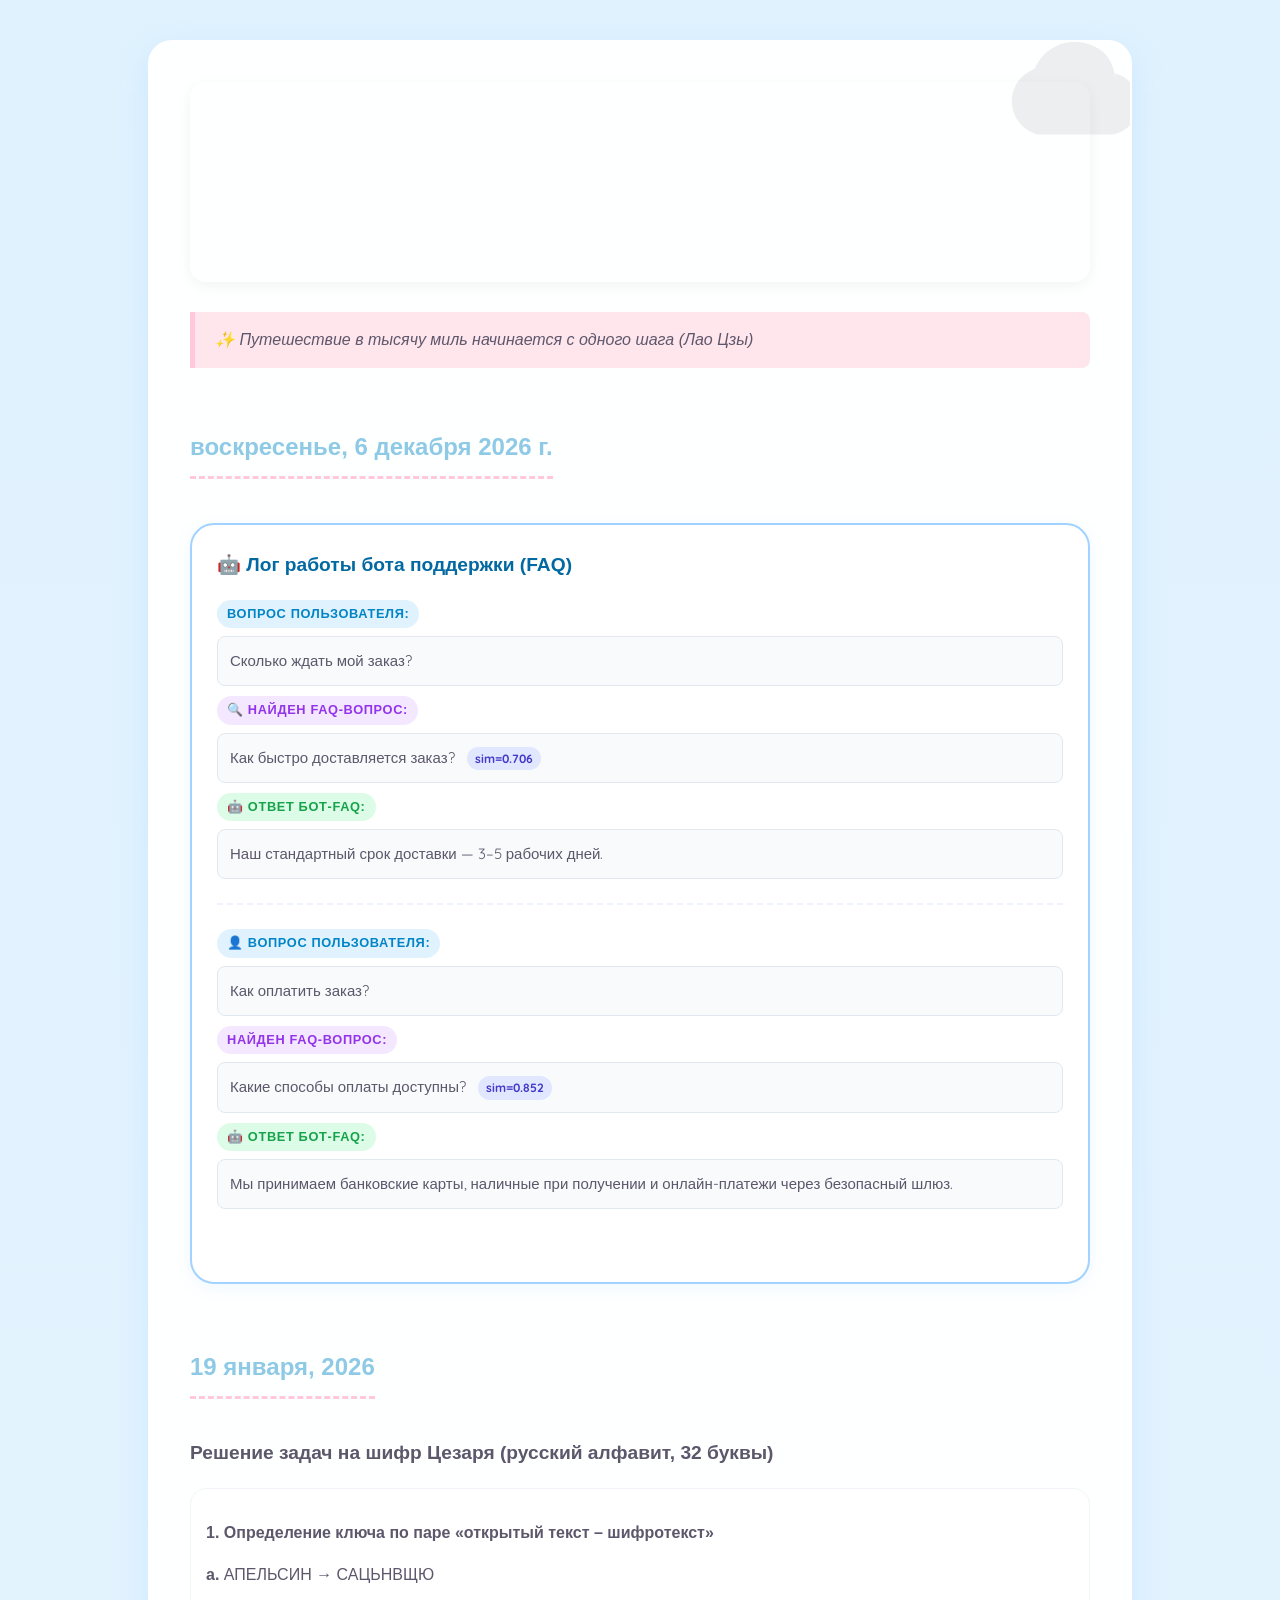
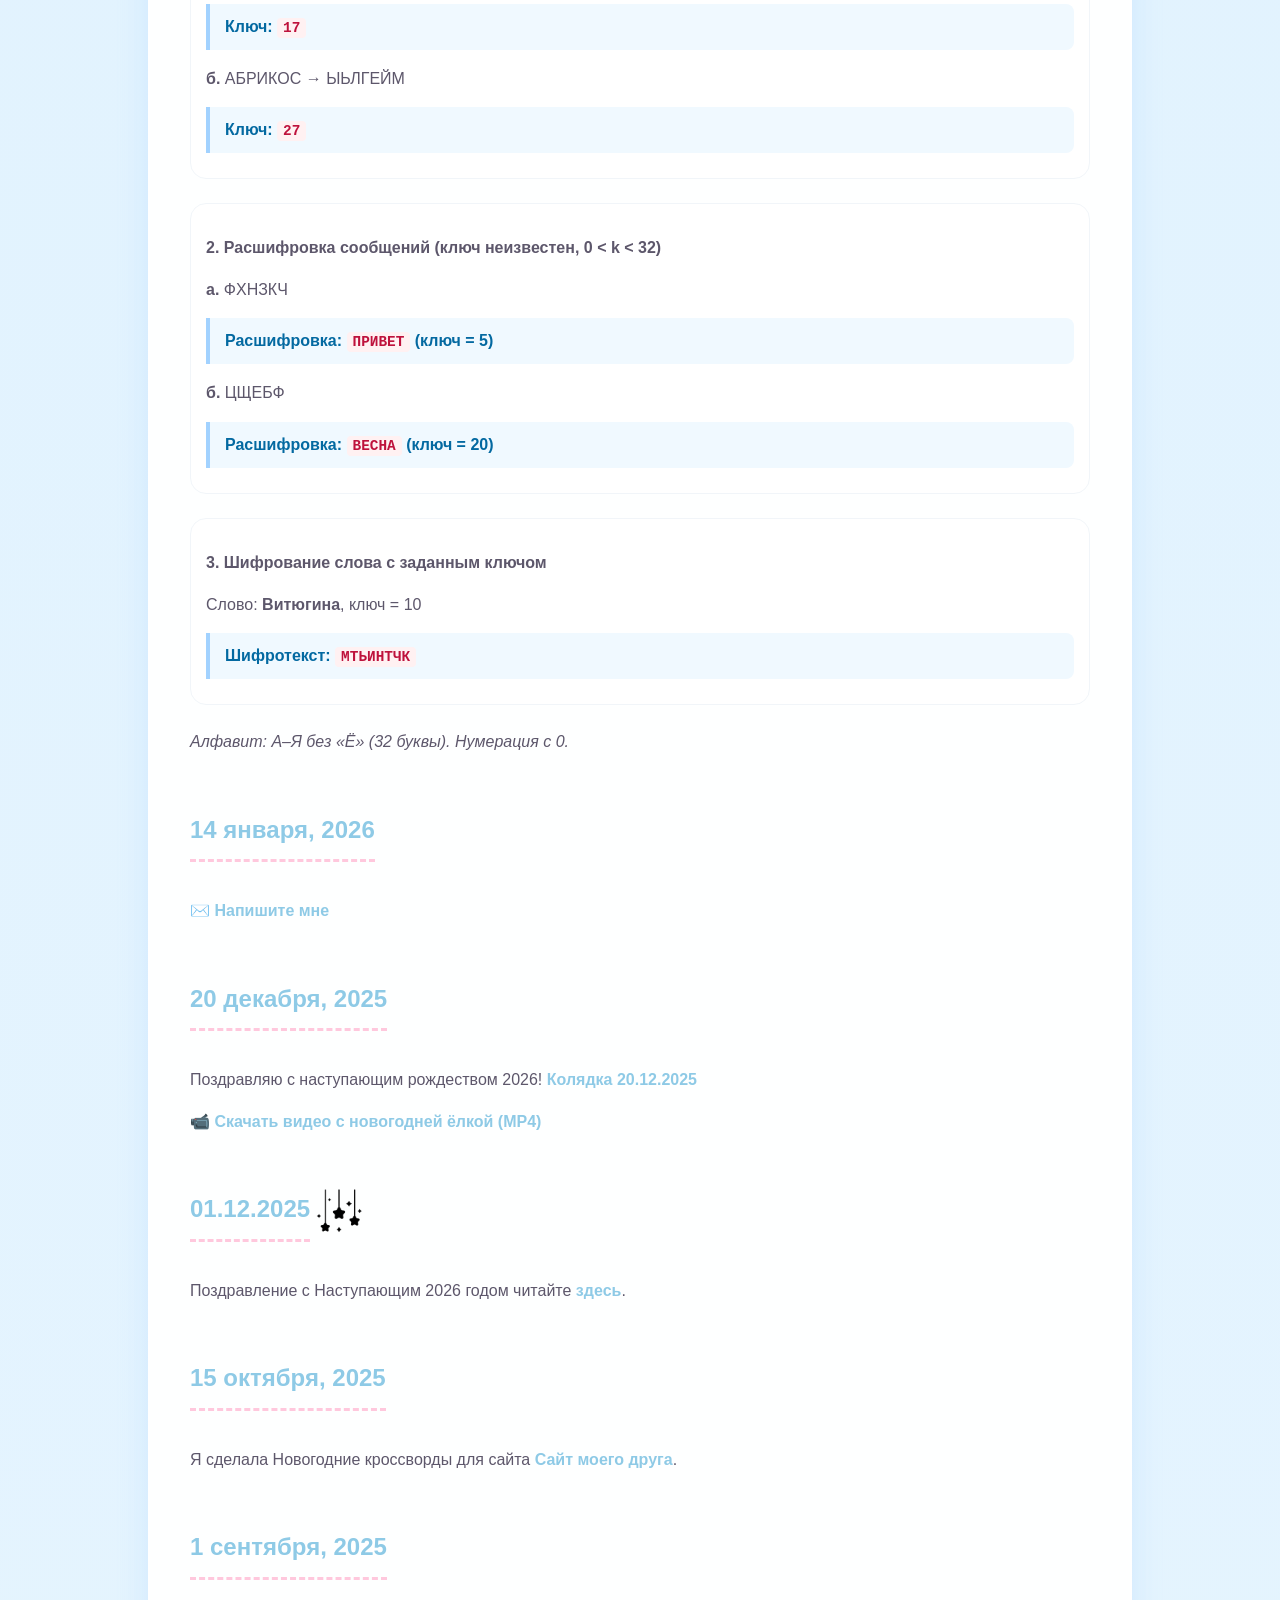
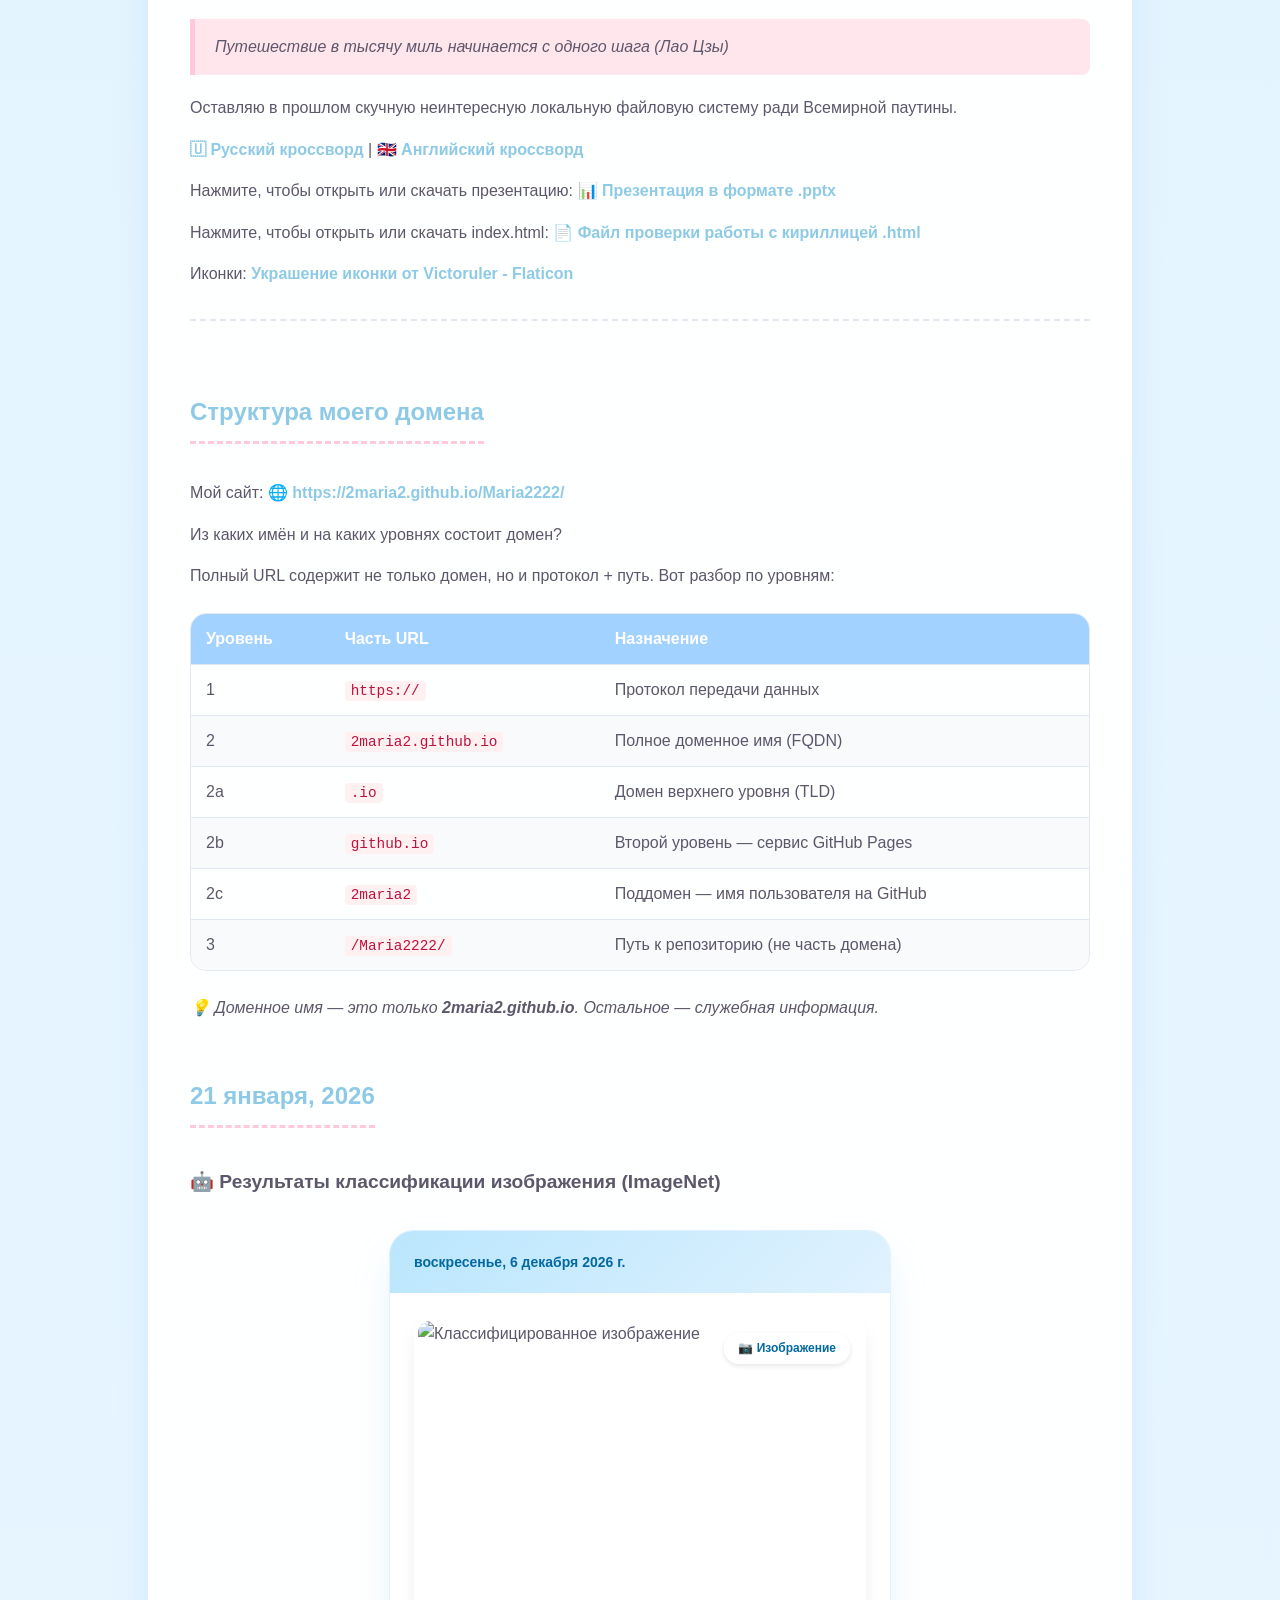
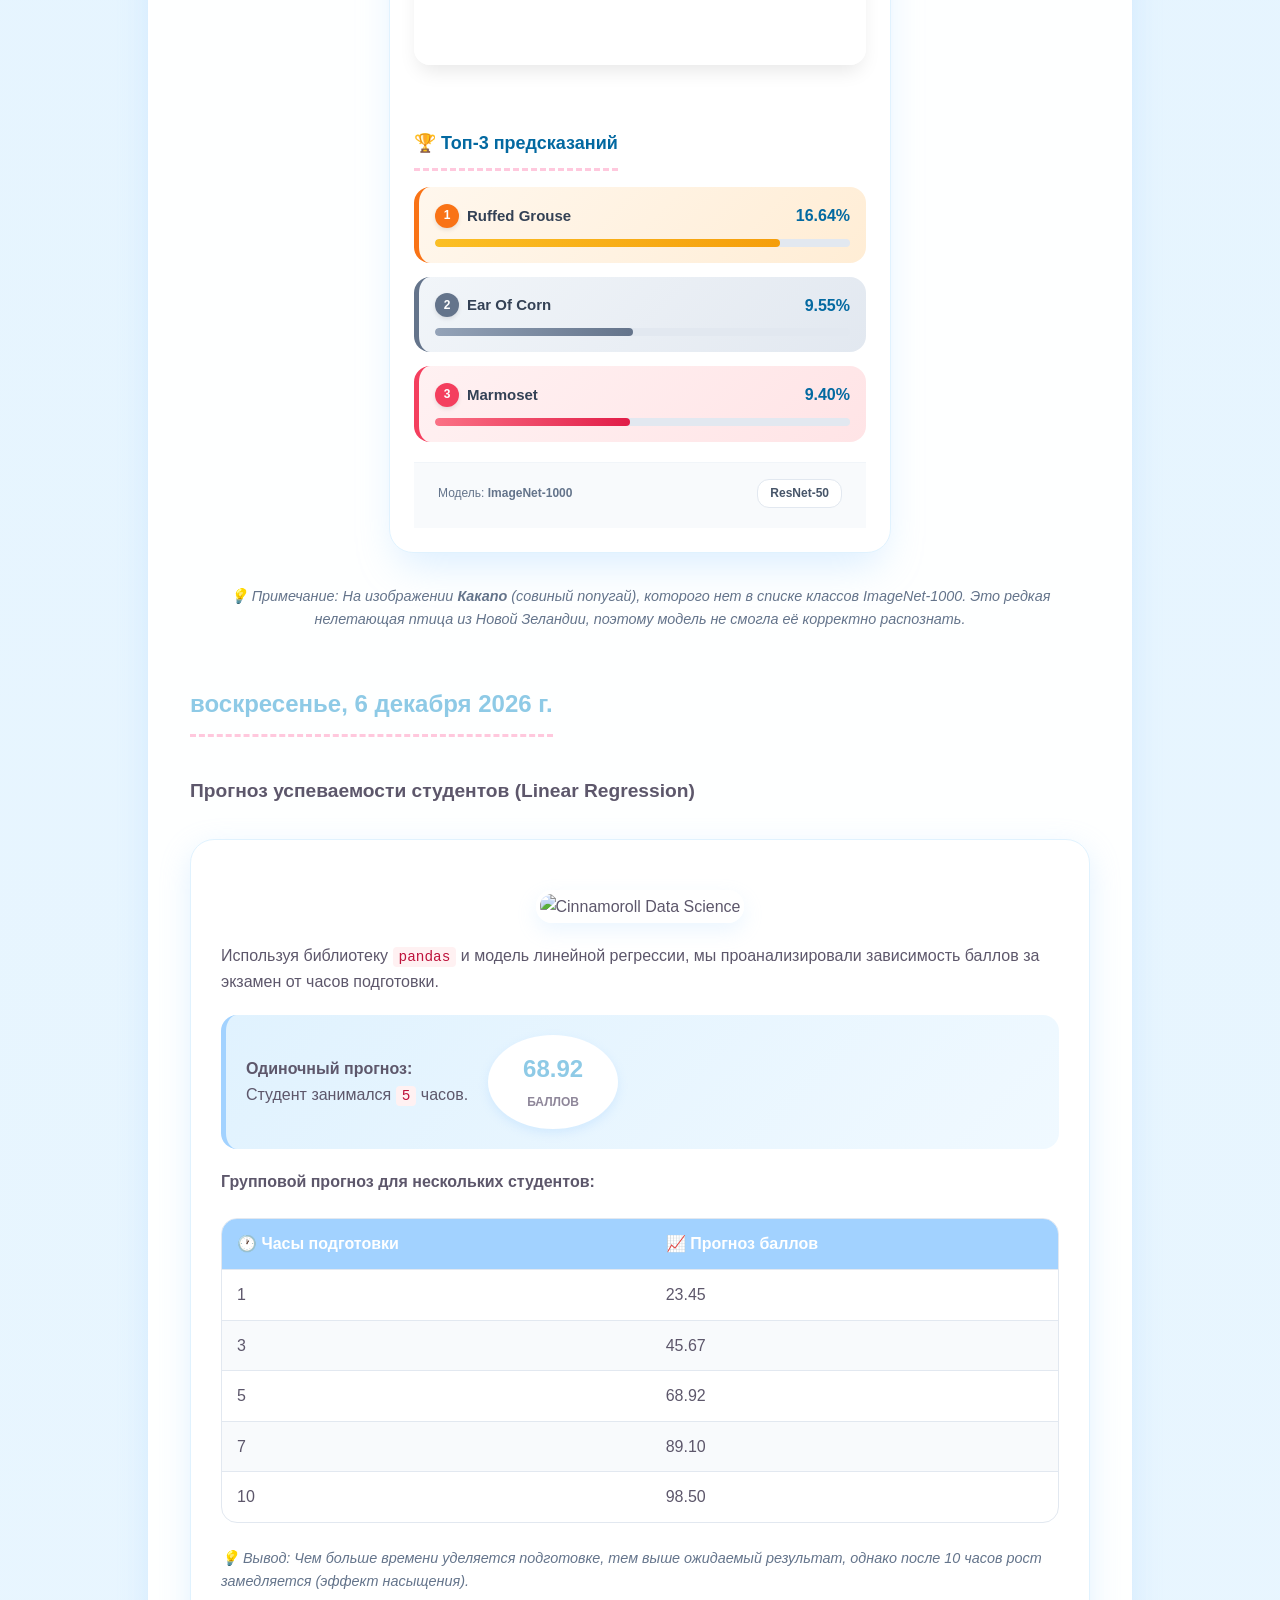
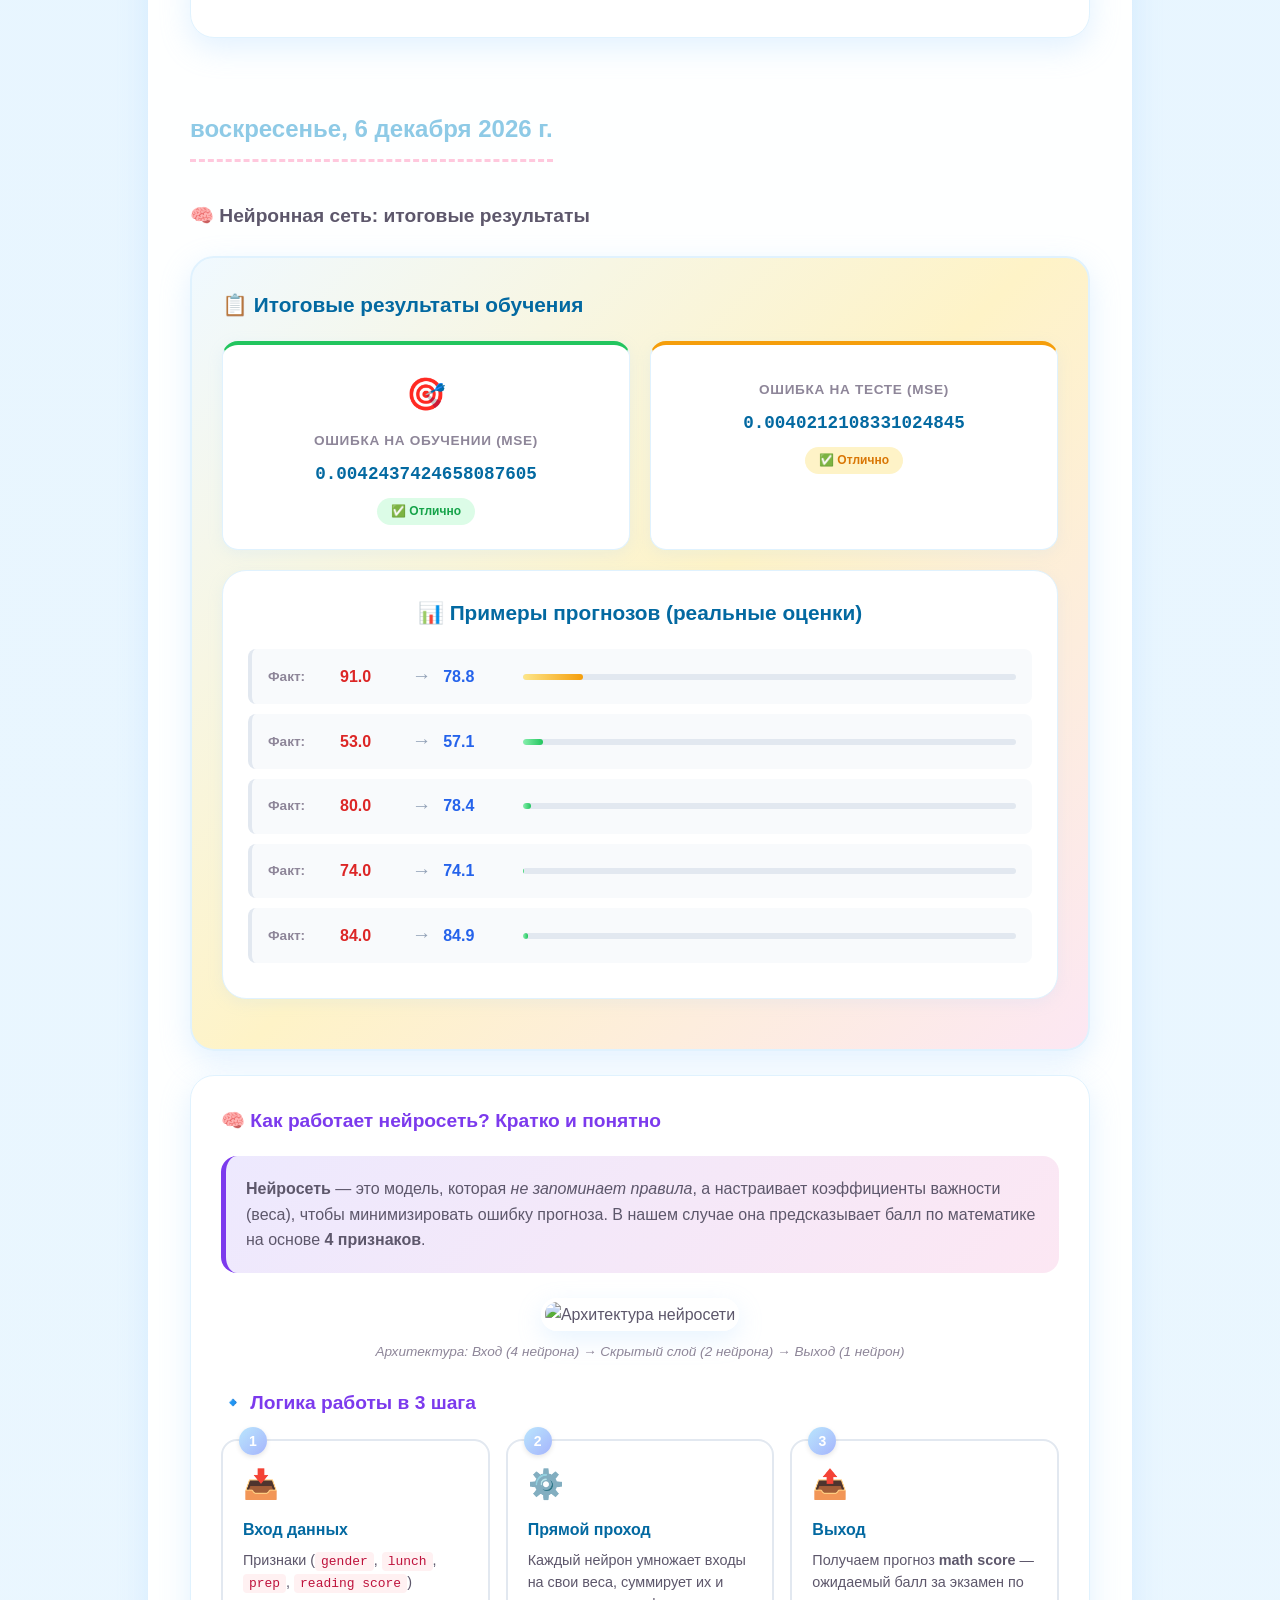
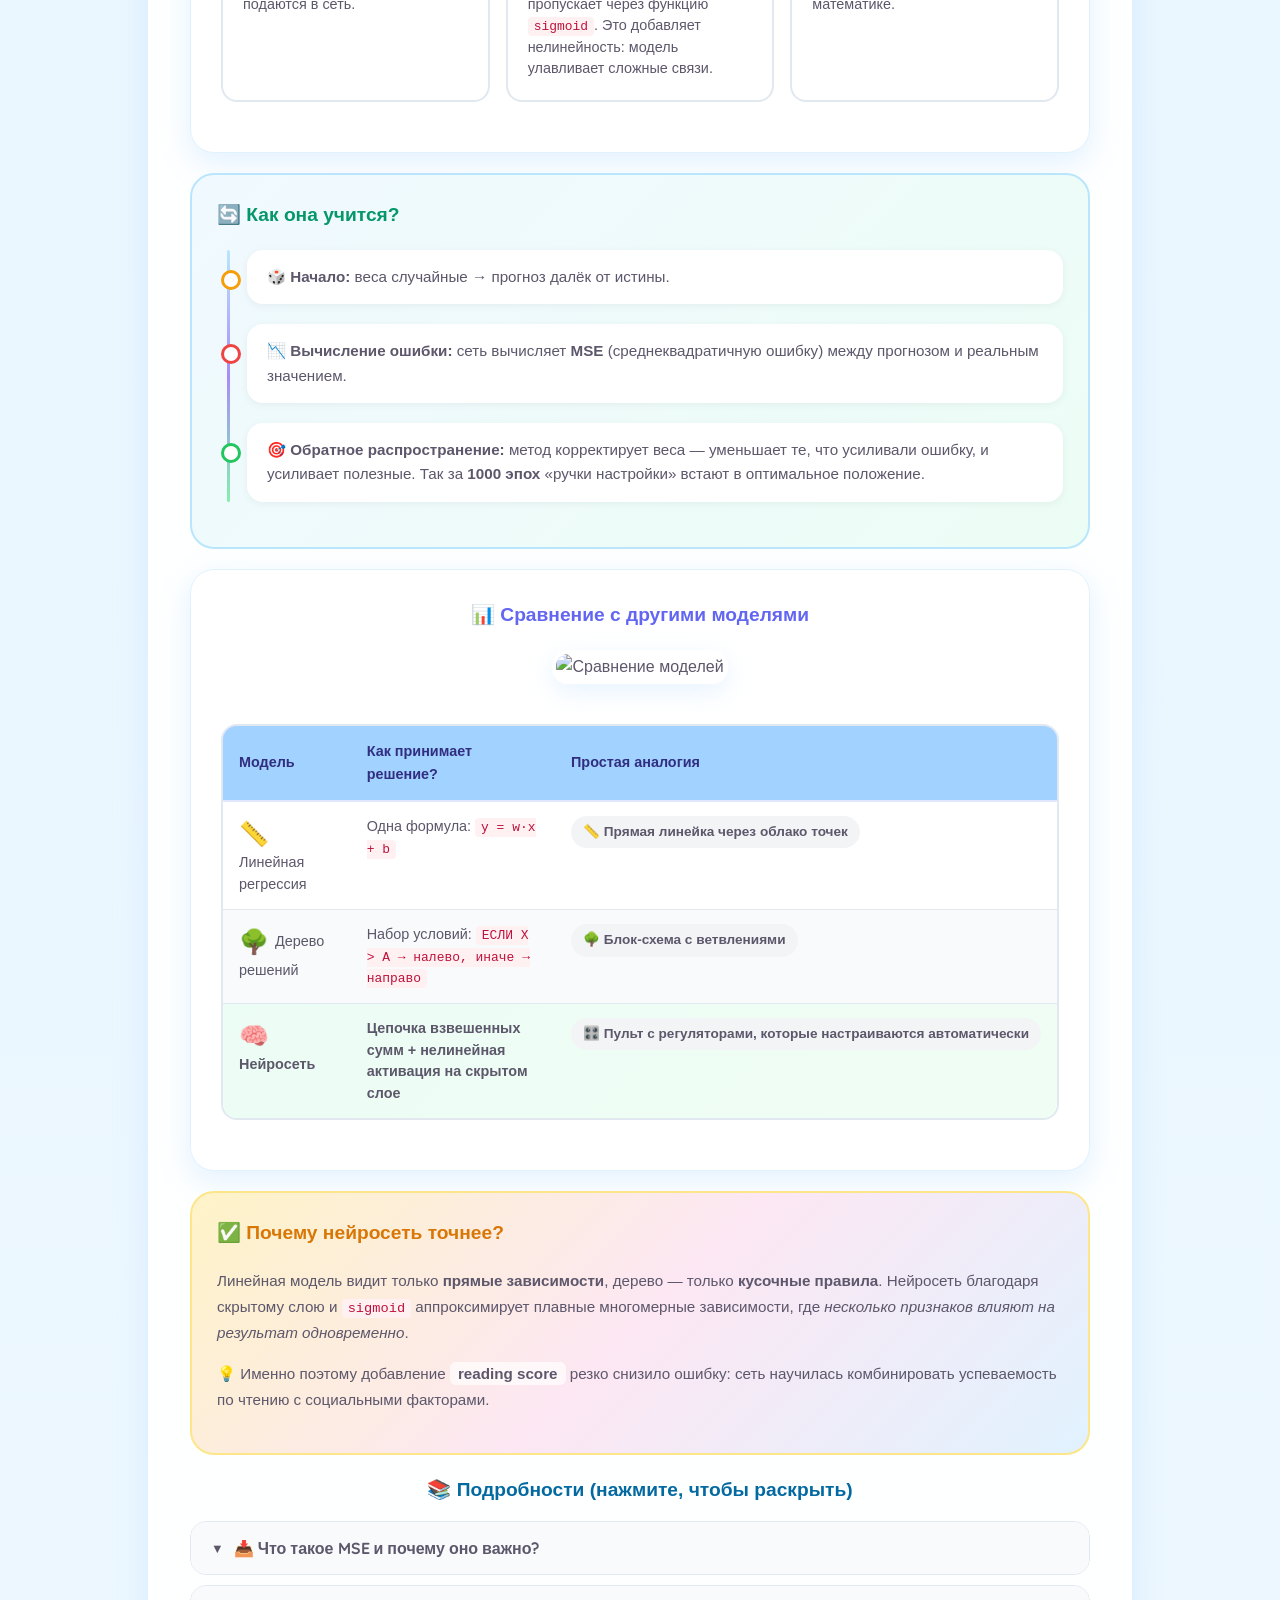
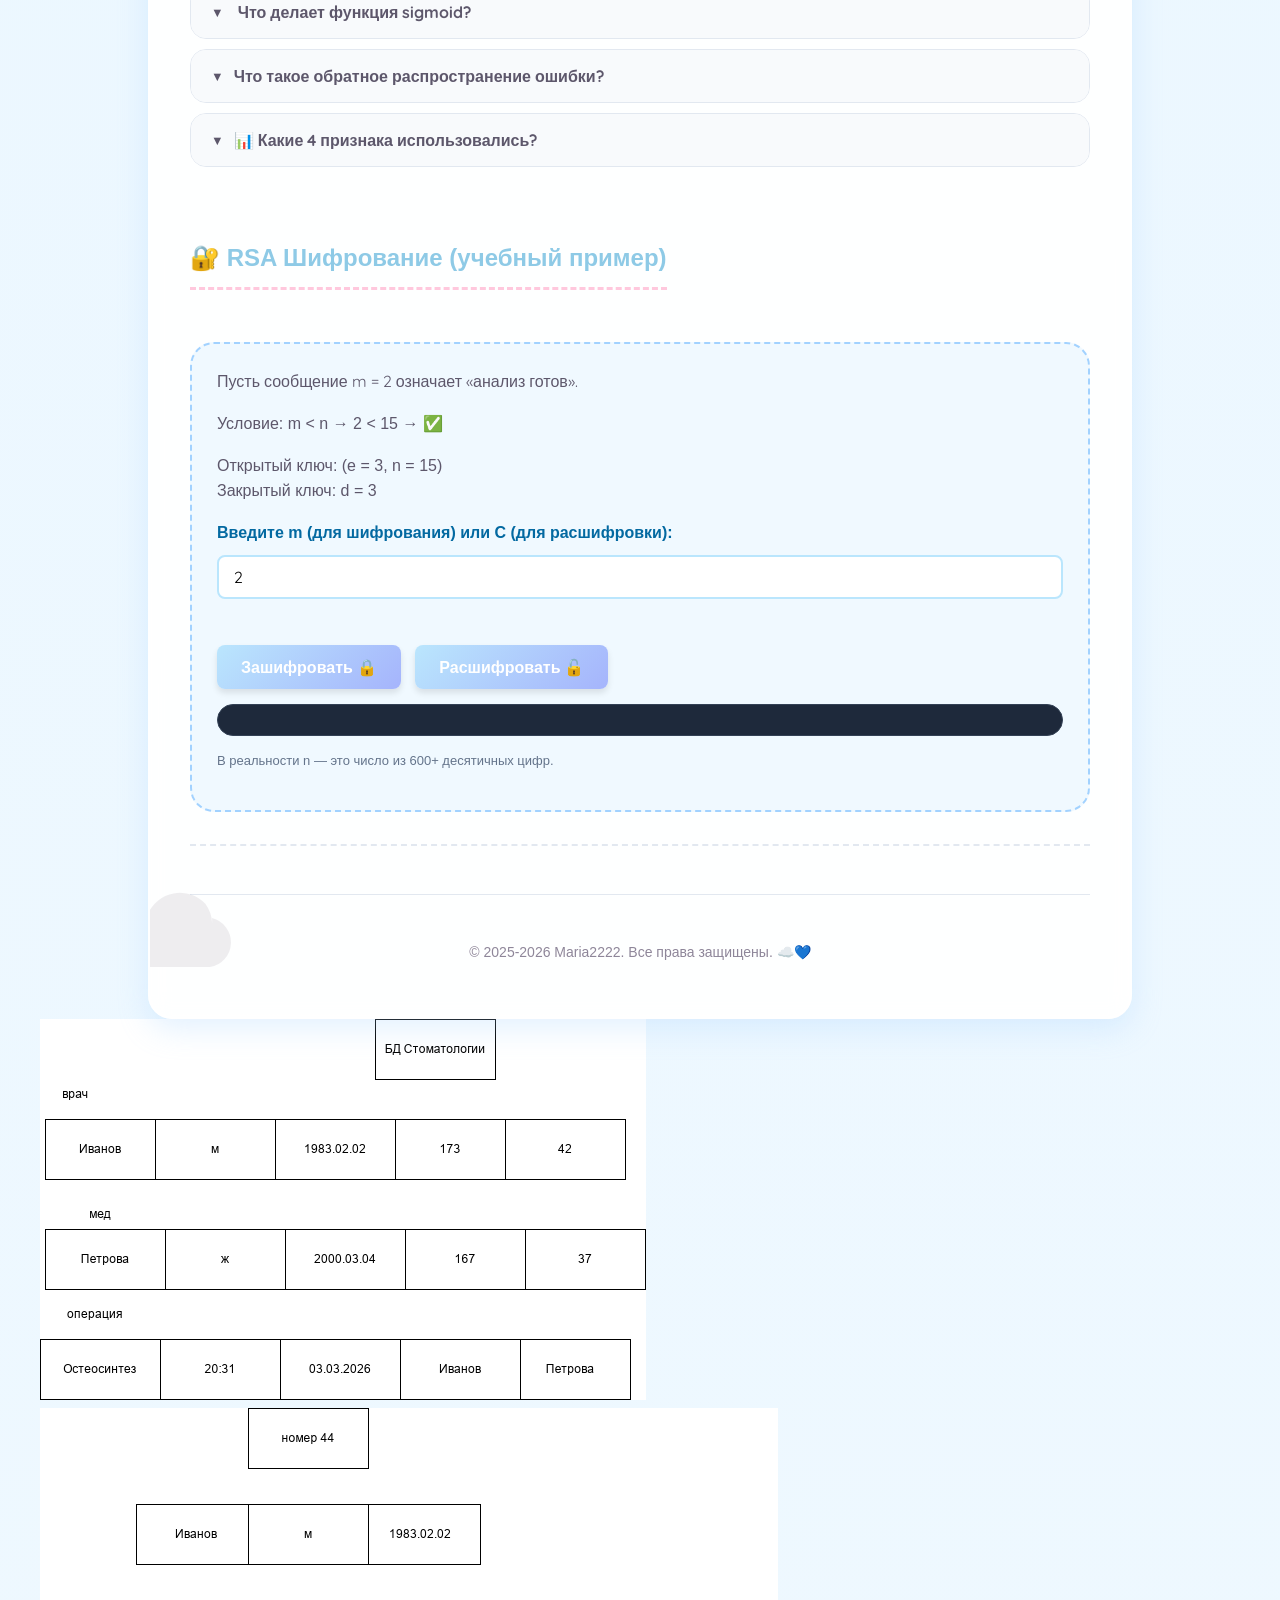
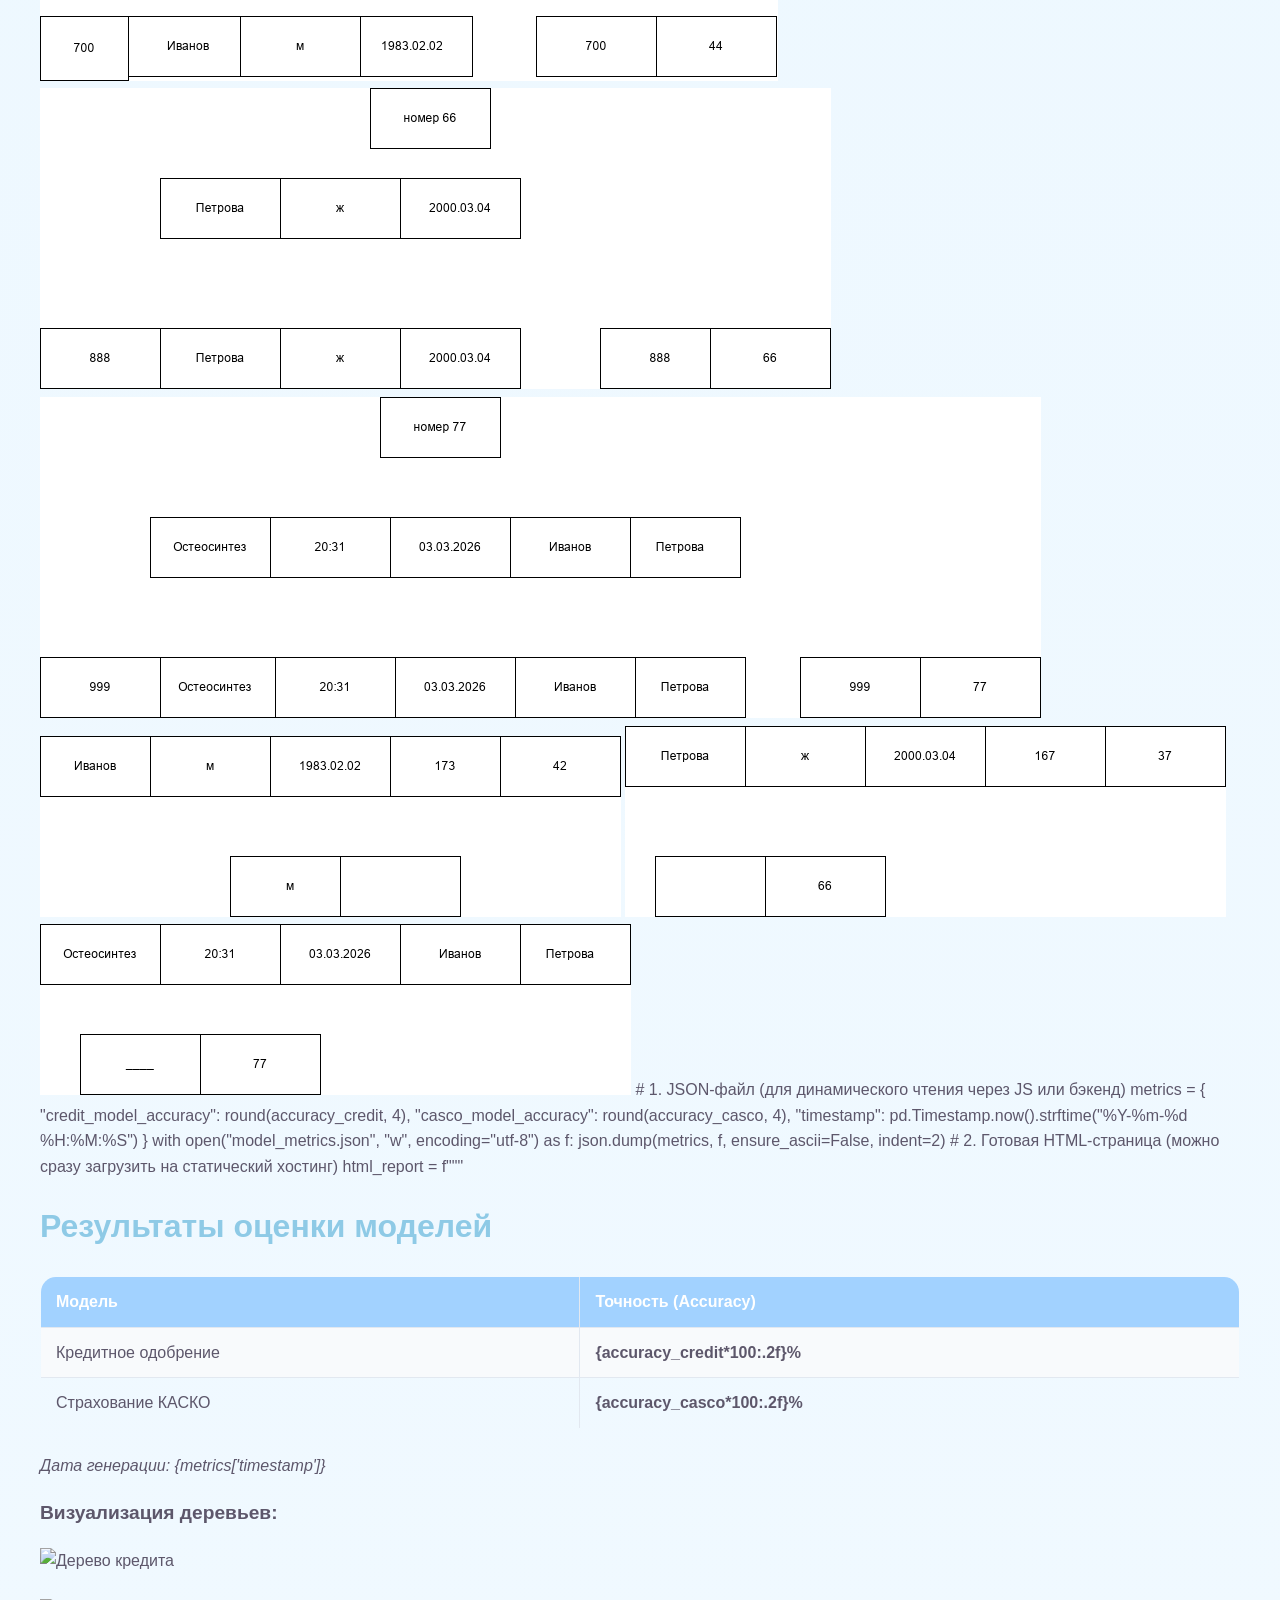
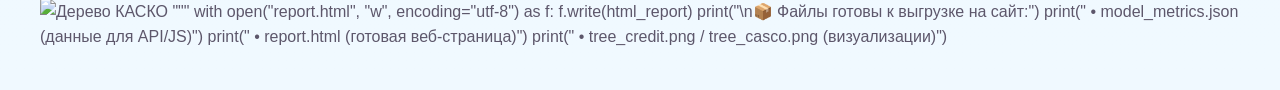
==== index.html @ b2bfe844 "Update index.html" ====
<!DOCTYPE html>
<html lang="ru">
<head>
  <meta charset="UTF-8" />
  <meta name="viewport" content="width=device-width, initial-scale=1.0" />
  <title>Мой блог — Maria2222 ☁️</title>
  <link rel="preconnect" href="https://fonts.googleapis.com">
  <link rel="preconnect" href="https://fonts.gstatic.com" crossorigin>
  <link href="https://fonts.googleapis.com/css2?family=Quicksand:wght@400;500;600;700&display=swap" rel="stylesheet">
  <style>
    :root {
      --cinnamoroll-blue: #a2d2ff;
      --cinnamoroll-dark-blue: #8ecae6;
      --cinnamoroll-pink: #ffc8dd;
      --cinnamoroll-light-pink: #ffe5ec;
      --cinnamoroll-white: #ffffff;
      --text-main: #5d576b;
      --text-light: #8e8699;
      --shadow-soft: 0 10px 30px rgba(162, 210, 255, 0.3);
      --radius-lg: 24px;
      --radius-md: 16px;
      --radius-sm: 8px;
    }

    body {
      font-family: 'Quicksand', sans-serif;
      background: linear-gradient(180deg, #e0f2fe 0%, #f0f9ff 100%);
      color: var(--text-main);
      min-height: 100vh;
      margin: 0;
      padding: 20px;
      line-height: 1.6;
    }

    .container {
      max-width: 900px;
      margin: 0 auto;
      background: rgba(255, 255, 255, 0.95);
      backdrop-filter: blur(10px);
      padding: 40px;
      border-radius: var(--radius-lg);
      box-shadow: var(--shadow-soft);
      border: 2px solid white;
      position: relative;
      overflow: hidden;
    }

    .header-banner {
      width: 100%;
      height: 200px;
      background-image: url('https://image.qwenlm.ai/public_source/dca1c88b-507c-4fea-93f7-9cb8990d498f/195b782bf-bc35-4085-8fff-7961a8a8c764.png');
      background-size: cover;
      background-position: center;
      border-radius: var(--radius-md);
      margin-bottom: 30px;
      box-shadow: 0 4px 15px rgba(0,0,0,0.05);
    }

    h1, h2, h3 {
      color: var(--cinnamoroll-dark-blue);
      font-weight: 700;
    }

    h2 {
      border-bottom: 3px dashed var(--cinnamoroll-pink);
      padding-bottom: 10px;
      margin-top: 40px;
      display: inline-block;
    }

    h3 {
      color: var(--text-main);
      font-size: 1.2rem;
    }

    .q {
      font-style: italic;
      background: var(--cinnamoroll-light-pink);
      border-left: 5px solid var(--cinnamoroll-pink);
      padding: 15px 20px;
      margin: 20px 0;
      color: var(--text-main);
      border-radius: 0 var(--radius-sm) var(--radius-sm) 0;
    }

    a {
      color: var(--cinnamoroll-dark-blue);
      text-decoration: none;
      font-weight: 600;
      transition: color 0.3s;
    }

    a:hover {
      color: var(--cinnamoroll-pink);
      text-decoration: underline;
    }

    .chat-log-container {
      background: #fff;
      border: 2px solid var(--cinnamoroll-blue);
      border-radius: var(--radius-lg);
      padding: 25px;
      margin: 1.5rem 0;
      box-shadow: 0 4px 15px rgba(162, 210, 255, 0.15);
    }

    .chat-entry {
      margin-bottom: 1.5rem;
      padding-bottom: 1.5rem;
      border-bottom: 2px dashed #eef2ff;
    }

    .chat-entry:last-child {
      border-bottom: none;
    }

    .chat-label {
      font-size: 0.8rem;
      font-weight: 700;
      text-transform: uppercase;
      letter-spacing: 0.05em;
      margin-bottom: 0.5rem;
      display: inline-block;
      padding: 4px 10px;
      border-radius: 20px;
    }

    .chat-label.user { background: #e0f2fe; color: #0284c7; }
    .chat-label.system { background: #f3e8ff; color: #9333ea; }
    .chat-label.bot { background: #dcfce7; color: #16a34a; }

    .chat-content {
      font-family: 'Quicksand', sans-serif;
      background: #f8fafc;
      padding: 12px;
      border-radius: var(--radius-sm);
      font-size: 15px;
      border: 1px solid #e2e8f0;
    }

    .similarity-badge {
      display: inline-block;
      background: #e0e7ff;
      color: #4338ca;
      padding: 2px 8px;
      border-radius: 12px;
      font-size: 0.75rem;
      font-weight: 700;
      margin-left: 8px;
    }

    .task {
      margin-bottom: 1.5rem;
      background: #fff;
      padding: 15px;
      border-radius: var(--radius-md);
      border: 1px solid #f1f5f9;
    }

    .answer {
      background: #f0f9ff;
      padding: 10px 15px;
      border-left: 4px solid var(--cinnamoroll-blue);
      margin: 10px 0;
      border-radius: 0 var(--radius-sm) var(--radius-sm) 0;
      font-weight: 600;
      color: #0369a1;
    }

    code {
      background: #fff1f2;
      color: #be123c;
      padding: 2px 6px;
      border-radius: 4px;
      font-family: 'Courier New', monospace;
      font-size: 0.9em;
    }

    table {
      width: 100%;
      border-collapse: separate;
      border-spacing: 0;
      margin: 1.5rem 0;
      overflow: hidden;
      border-radius: var(--radius-md);
      border: 1px solid #e2e8f0;
    }

    th, td {
      padding: 12px 15px;
      text-align: left;
      border-bottom: 1px solid #e2e8f0;
    }

    th {
      background-color: var(--cinnamoroll-blue);
      color: white;
      font-weight: 600;
    }

    tr:last-child td {
      border-bottom: none;
    }

    tr:nth-child(even) {
      background-color: #f8fafc;
    }

    .prediction-card {
      background: white;
      border-radius: var(--radius-lg);
      box-shadow: 0 20px 40px -10px rgba(162, 210, 255, 0.4);
      overflow: hidden;
      max-width: 500px;
      width: 100%;
      margin: 2rem auto;
      border: 1px solid #e0f2fe;
    }

    .prediction-card .card-header {
      background: linear-gradient(135deg, #bae6fd 0%, #e0f2fe 100%);
      color: #0369a1;
      padding: 20px 24px;
    }

    .prediction-card .date {
      font-size: 14px;
      font-weight: 700;
      display: flex;
      align-items: center;
      gap: 8px;
    }

    .prediction-card .card-body {
      padding: 24px;
    }

    .prediction-card .image-wrapper {
      position: relative;
      border-radius: var(--radius-md);
      overflow: hidden;
      margin-bottom: 24px;
      box-shadow: 0 10px 20px -5px rgba(0, 0, 0, 0.1);
      border: 4px solid white;
    }

    .prediction-card .image-wrapper img {
      width: 100%;
      height: 340px;
      object-fit: cover;
      display: block;
    }

    .prediction-card .image-label {
      position: absolute;
      top: 12px;
      right: 12px;
      background: rgba(255, 255, 255, 0.9);
      color: #0369a1;
      padding: 6px 14px;
      border-radius: 20px;
      font-size: 12px;
      font-weight: 700;
      box-shadow: 0 2px 5px rgba(0,0,0,0.1);
    }

    .prediction-card .predictions-title {
      font-size: 18px;
      font-weight: 700;
      color: #0369a1;
      margin-bottom: 16px;
      text-align: center;
    }

    .prediction-card .predictions-list {
      display: flex;
      flex-direction: column;
      gap: 14px;
    }

    .prediction-card .prediction-item {
      background: #f8fafc;
      border-radius: var(--radius-md);
      padding: 16px;
      border-left: 5px solid #cbd5e1;
      transition: transform 0.2s;
    }
    
    .prediction-card .prediction-item:hover {
      transform: translateY(-2px);
    }

    .prediction-card .prediction-item.top-1 {
      background: linear-gradient(135deg, #fff7ed 0%, #ffedd5 100%);
      border-left-color: #f97316;
    }

    .prediction-card .prediction-item.top-2 {
      background: linear-gradient(135deg, #f1f5f9 0%, #e2e8f0 100%);
      border-left-color: #64748b;
    }

    .prediction-card .prediction-item.top-3 {
      background: linear-gradient(135deg, #fff1f2 0%, #ffe4e6 100%);
      border-left-color: #f43f5e;
    }

    .prediction-card .prediction-row {
      display: flex;
      justify-content: space-between;
      align-items: center;
      margin-bottom: 10px;
    }

    .prediction-card .prediction-name {
      font-weight: 700;
      color: #334155;
      font-size: 15px;
      text-transform: capitalize;
      display: flex;
      align-items: center;
      gap: 8px;
    }

    .prediction-card .rank-badge {
      width: 24px;
      height: 24px;
      border-radius: 50%;
      display: flex;
      align-items: center;
      justify-content: center;
      font-weight: 700;
      font-size: 12px;
      color: white;
      box-shadow: 0 2px 4px rgba(0,0,0,0.1);
    }

    .prediction-card .rank-1 { background: #f97316; }
    .prediction-card .rank-2 { background: #64748b; }
    .prediction-card .rank-3 { background: #f43f5e; }

    .prediction-card .prediction-percent {
      font-weight: 700;
      font-size: 16px;
      color: #0369a1;
    }

    .prediction-card .progress-bar {
      height: 8px;
      background: #e2e8f0;
      border-radius: 4px;
      overflow: hidden;
    }

    .prediction-card .progress-fill {
      height: 100%;
      border-radius: 4px;
      background: linear-gradient(90deg, #60a5fa 0%, #a78bfa 100%);
      transition: width 1s ease-out;
    }

    .prediction-card .top-1 .progress-fill {
      background: linear-gradient(90deg, #fbbf24 0%, #f59e0b 100%);
    }

    .prediction-card .top-2 .progress-fill {
      background: linear-gradient(90deg, #94a3b8 0%, #64748b 100%);
    }

    .prediction-card .top-3 .progress-fill {
      background: linear-gradient(90deg, #fb7185 0%, #e11d48 100%);
    }

    .prediction-card .card-footer {
      padding: 16px 24px 20px;
      border-top: 1px solid #f1f5f9;
      margin-top: 20px;
      display: flex;
      justify-content: space-between;
      align-items: center;
      font-size: 12px;
      color: #64748b;
      background: #f8fafc;
    }

    .prediction-card .model-badge {
      background: white;
      padding: 4px 12px;
      border-radius: 12px;
      font-weight: 700;
      border: 1px solid #e2e8f0;
      color: #475569;
    }

    @keyframes fadeIn {
      from { opacity: 0; transform: translateY(10px); }
      to { opacity: 1; transform: translateY(0); }
    }

    .prediction-card .prediction-item {
      animation: fadeIn 0.5s ease-out forwards;
      opacity: 0;
    }

    .prediction-card .prediction-item:nth-child(1) { animation-delay: 0.1s; }
    .prediction-card .prediction-item:nth-child(2) { animation-delay: 0.2s; }
    .prediction-card .prediction-item:nth-child(3) { animation-delay: 0.3s; }

    .rsa-section {
      background: #f0f9ff;
      padding: 25px;
      border-radius: var(--radius-lg);
      margin: 2rem 0;
      border: 2px dashed var(--cinnamoroll-blue);
    }

    .rsa-section input {
      padding: 10px 15px;
      border: 2px solid #bae6fd;
      border-radius: var(--radius-sm);
      font-size: 16px;
      margin: 10px 0;
      width: 100%;
      box-sizing: border-box;
      font-family: 'Quicksand', sans-serif;
      outline: none;
      transition: border-color 0.3s;
    }

    .rsa-section input:focus {
      border-color: var(--cinnamoroll-pink);
    }

    .rsa-section button {
      padding: 12px 24px;
      background: linear-gradient(135deg, #bae6fd 0%, #a5b4fc 100%);
      color: white;
      border: none;
      border-radius: var(--radius-sm);
      cursor: pointer;
      font-size: 16px;
      font-weight: 700;
      margin-right: 10px;
      margin-top: 10px;
      font-family: 'Quicksand', sans-serif;
      box-shadow: 0 4px 6px rgba(0,0,0,0.1);
      transition: transform 0.2s, box-shadow 0.2s;
    }

    .rsa-section button:hover {
      transform: translateY(-2px);
      box-shadow: 0 6px 8px rgba(0,0,0,0.15);
      opacity: 0.95;
    }

    .rsa-section pre {
      background: #1e293b;
      color: #bae6fd;
      padding: 15px;
      border-radius: var(--radius-md);
      overflow-x: auto;
      margin-top: 15px;
      font-family: 'Courier New', monospace;
      font-size: 14px;
      border: 1px solid #334155;
    }

    footer {
      text-align: center;
      color: var(--text-light);
      font-size: 14px;
      margin-top: 3rem;
      padding-top: 2rem;
      border-top: 1px solid #e2e8f0;
    }

    .cloud-decor {
      position: absolute;
      opacity: 0.1;
      z-index: 0;
      pointer-events: none;
    }
    .cloud-1 { top: -20px; right: -20px; width: 150px; }
    .cloud-2 { bottom: 20px; left: -30px; width: 120px; }

    .regression-section {
      background: white;
      border-radius: var(--radius-lg);
      box-shadow: var(--shadow-soft);
      padding: 30px;
      margin: 2rem 0;
      border: 1px solid #e0f2fe;
    }

    .regression-highlight {
      background: linear-gradient(135deg, #e0f2fe 0%, #f0f9ff 100%);
      border-left: 5px solid var(--cinnamoroll-blue);
      padding: 20px;
      border-radius: var(--radius-md);
      margin: 20px 0;
      display: flex;
      align-items: center;
      gap: 20px;
    }

    .regression-highlight .score-box {
      background: white;
      padding: 15px 25px;
      border-radius: 50%;
      box-shadow: 0 4px 10px rgba(162, 210, 255, 0.3);
      text-align: center;
      min-width: 80px;
    }

    .regression-highlight .score-value {
      font-size: 24px;
      font-weight: 800;
      color: var(--cinnamoroll-dark-blue);
      display: block;
    }

    .regression-highlight .score-label {
      font-size: 12px;
      color: var(--text-light);
      text-transform: uppercase;
      font-weight: 700;
    }

    .regression-image-container {
      text-align: center;
      margin: 20px 0;
    }

    .regression-image-container img {
      max-width: 100%;
      height: auto;
      border-radius: var(--radius-md);
      box-shadow: 0 8px 20px rgba(162, 210, 255, 0.2);
      border: 4px solid white;
    }

    /* ===== NEURAL NETWORK SECTION STYLES ===== */
    .neural-section {
      margin: 2rem 0;
    }

    .nn-main-card {
      background: linear-gradient(135deg, #f0f9ff 0%, #fef3c7 50%, #fce7f3 100%);
      border-radius: var(--radius-lg);
      padding: 30px;
      margin: 1.5rem 0;
      border: 2px solid #e0f2fe;
      box-shadow: var(--shadow-soft);
    }

    .nn-main-card h3 {
      color: #0369a1;
      font-size: 1.3rem;
      margin-top: 0;
      margin-bottom: 15px;
    }

    /* MSE Error Cards */
    .mse-cards {
      display: grid;
      grid-template-columns: repeat(auto-fit, minmax(280px, 1fr));
      gap: 20px;
      margin: 20px 0;
    }

    .mse-card {
      background: white;
      border-radius: var(--radius-md);
      padding: 24px;
      text-align: center;
      box-shadow: 0 4px 15px rgba(162, 210, 255, 0.15);
      border: 1px solid #e0f2fe;
      transition: transform 0.2s;
    }

    .mse-card:hover {
      transform: translateY(-3px);
    }

    .mse-card .mse-icon {
      font-size: 2rem;
      margin-bottom: 10px;
    }

    .mse-card .mse-label {
      font-size: 0.85rem;
      font-weight: 700;
      text-transform: uppercase;
      letter-spacing: 0.05em;
      color: var(--text-light);
      margin-bottom: 8px;
    }

    .mse-card .mse-value {
      font-size: 1.1rem;
      font-weight: 800;
      font-family: 'Courier New', monospace;
      color: #0369a1;
      word-break: break-all;
    }

    .mse-card.train {
      border-top: 4px solid #22c55e;
    }

    .mse-card.test {
      border-top: 4px solid #f59e0b;
    }

    .mse-card .mse-status {
      display: inline-block;
      margin-top: 10px;
      padding: 4px 14px;
      border-radius: 20px;
      font-size: 0.75rem;
      font-weight: 700;
    }

    .mse-card.train .mse-status {
      background: #dcfce7;
      color: #16a34a;
    }

    .mse-card.test .mse-status {
      background: #fef3c7;
      color: #d97706;
    }

    /* Prediction Examples */
    .prediction-examples {
      background: white;
      border-radius: var(--radius-lg);
      padding: 25px;
      margin: 20px 0;
      box-shadow: 0 4px 15px rgba(162, 210, 255, 0.15);
      border: 1px solid #e0f2fe;
    }

    .prediction-examples h3 {
      color: #0369a1;
      margin-top: 0;
      margin-bottom: 20px;
      text-align: center;
    }

    .prediction-example-row {
      display: flex;
      align-items: center;
      gap: 12px;
      padding: 12px 16px;
      margin-bottom: 10px;
      background: #f8fafc;
      border-radius: var(--radius-sm);
      border-left: 4px solid #e2e8f0;
      transition: all 0.2s;
    }

    .prediction-example-row:hover {
      background: #f0f9ff;
      border-left-color: var(--cinnamoroll-blue);
    }

    .prediction-example-row .example-label {
      font-weight: 700;
      font-size: 0.85rem;
      color: var(--text-light);
      min-width: 60px;
    }

    .prediction-example-row .fact-value {
      font-weight: 700;
      color: #dc2626;
      font-size: 1rem;
      min-width: 60px;
    }

    .prediction-example-row .arrow-icon {
      color: #94a3b8;
      font-size: 1.2rem;
    }

    .prediction-example-row .pred-value {
      font-weight: 700;
      color: #2563eb;
      font-size: 1rem;
      min-width: 60px;
    }

    .prediction-example-row .diff-bar {
      flex: 1;
      height: 6px;
      background: #e2e8f0;
      border-radius: 3px;
      overflow: hidden;
      margin-left: 8px;
    }

    .prediction-example-row .diff-fill {
      height: 100%;
      border-radius: 3px;
      transition: width 1s ease-out;
    }

    .prediction-example-row .diff-fill.good {
      background: linear-gradient(90deg, #86efac, #22c55e);
    }

    .prediction-example-row .diff-fill.medium {
      background: linear-gradient(90deg, #fde68a, #f59e0b);
    }

    /* How NN Works Section */
    .nn-explain-card {
      background: white;
      border-radius: var(--radius-lg);
      padding: 30px;
      margin: 20px 0;
      box-shadow: var(--shadow-soft);
      border: 1px solid #e0f2fe;
    }

    .nn-explain-card h3 {
      color: #7c3aed;
      margin-top: 0;
    }

    .nn-intro {
      background: linear-gradient(135deg, #ede9fe 0%, #fce7f3 100%);
      border-radius: var(--radius-md);
      padding: 20px;
      margin: 15px 0 25px;
      border-left: 5px solid #7c3aed;
      font-size: 1rem;
    }

    .steps-container {
      display: grid;
      grid-template-columns: repeat(auto-fit, minmax(220px, 1fr));
      gap: 16px;
      margin: 20px 0;
    }

    .step-card {
      background: white;
      border-radius: var(--radius-md);
      padding: 20px;
      border: 2px solid #e2e8f0;
      transition: all 0.3s;
      position: relative;
    }

    .step-card:hover {
      border-color: var(--cinnamoroll-blue);
      transform: translateY(-2px);
      box-shadow: 0 8px 20px rgba(162, 210, 255, 0.2);
    }

    .step-card .step-number {
      position: absolute;
      top: -14px;
      left: 16px;
      width: 28px;
      height: 28px;
      border-radius: 50%;
      background: linear-gradient(135deg, #bae6fd 0%, #a5b4fc 100%);
      color: white;
      font-weight: 800;
      font-size: 14px;
      display: flex;
      align-items: center;
      justify-content: center;
      box-shadow: 0 2px 5px rgba(0,0,0,0.1);
    }

    .step-card .step-icon {
      font-size: 1.8rem;
      margin-bottom: 10px;
    }

    .step-card h4 {
      margin: 0 0 8px;
      color: #0369a1;
      font-size: 1rem;
    }

    .step-card p {
      margin: 0;
      font-size: 0.9rem;
      color: var(--text-main);
      line-height: 1.5;
    }

    /* Learning Process */
    .learning-section {
      background: linear-gradient(135deg, #f0f9ff 0%, #ecfdf5 100%);
      border-radius: var(--radius-lg);
      padding: 25px;
      margin: 20px 0;
      border: 2px solid #bae6fd;
    }

    .learning-section h3 {
      color: #059669;
      margin-top: 0;
    }

    .learning-timeline {
      position: relative;
      padding-left: 30px;
    }

    .learning-timeline::before {
      content: '';
      position: absolute;
      left: 10px;
      top: 0;
      bottom: 0;
      width: 3px;
      background: linear-gradient(180deg, #bae6fd, #a78bfa, #86efac);
      border-radius: 2px;
    }

    .timeline-item {
      position: relative;
      margin-bottom: 20px;
      padding: 15px 20px;
      background: white;
      border-radius: var(--radius-md);
      box-shadow: 0 2px 8px rgba(0,0,0,0.05);
    }

    .timeline-item::before {
      content: '';
      position: absolute;
      left: -26px;
      top: 20px;
      width: 14px;
      height: 14px;
      border-radius: 50%;
      background: white;
      border: 3px solid #bae6fd;
    }

    .timeline-item:nth-child(1)::before { border-color: #f59e0b; }
    .timeline-item:nth-child(2)::before { border-color: #ef4444; }
    .timeline-item:nth-child(3)::before { border-color: #22c55e; }

    .timeline-item p {
      margin: 0;
      font-size: 0.95rem;
    }

    /* Comparison Table */
    .comparison-card {
      background: white;
      border-radius: var(--radius-lg);
      padding: 30px;
      margin: 20px 0;
      box-shadow: var(--shadow-soft);
      border: 1px solid #e0f2fe;
    }

    .comparison-card h3 {
      color: #6366f1;
      margin-top: 0;
      text-align: center;
    }

    .comparison-table-wrap {
      overflow-x: auto;
    }

    .comparison-table {
      width: 100%;
      border-collapse: separate;
      border-spacing: 0;
      margin: 20px 0;
      border-radius: var(--radius-md);
      border: 2px solid #e2e8f0;
      overflow: hidden;
    }

    .comparison-table th {
      padding: 14px 16px;
      text-align: left;
      font-weight: 700;
      font-size: 0.9rem;
    }

    .comparison-table td {
      padding: 14px 16px;
      vertical-align: top;
      font-size: 0.9rem;
      line-height: 1.5;
    }

    .comparison-table thead tr {
      background: linear-gradient(135deg, #c7d2fe 0%, #bae6fd 100%);
    }

    .comparison-table thead th {
      color: #312e81;
      border-bottom: 2px solid #e0e7ff;
    }

    .comparison-table tbody tr {
      transition: background 0.2s;
    }

    .comparison-table tbody tr:hover {
      background: #f0f9ff !important;
    }

    .comparison-table tbody tr.highlight-row {
      background: linear-gradient(135deg, #ecfdf5 0%, #f0fdf4 100%);
    }

    .comparison-table tbody tr.highlight-row td {
      font-weight: 600;
    }

    .comparison-table .model-emoji {
      font-size: 1.5rem;
      margin-right: 6px;
      vertical-align: middle;
    }

    .comparison-table .analog-badge {
      display: inline-block;
      background: #f3f4f6;
      padding: 6px 12px;
      border-radius: 20px;
      font-size: 0.85rem;
      font-weight: 600;
      white-space: nowrap;
    }

    /* Why NN is better */
    .nn-better-card {
      background: linear-gradient(135deg, #fef3c7 0%, #fce7f3 50%, #e0f2fe 100%);
      border-radius: var(--radius-lg);
      padding: 25px;
      margin: 20px 0;
      border: 2px solid #fde68a;
    }

    .nn-better-card h3 {
      color: #d97706;
      margin-top: 0;
    }

    .nn-better-card p {
      font-size: 0.95rem;
      line-height: 1.7;
    }

    .nn-better-card .highlight-text {
      background: rgba(255,255,255,0.7);
      padding: 3px 8px;
      border-radius: 6px;
      font-weight: 600;
    }

    /* Architecture Image */
    .arch-image-wrap {
      text-align: center;
      margin: 20px 0;
    }

    .arch-image-wrap img {
      max-width: 100%;
      height: auto;
      border-radius: var(--radius-md);
      box-shadow: 0 8px 25px rgba(162, 210, 255, 0.25);
      border: 4px solid white;
    }

    .arch-caption {
      font-size: 0.85rem;
      color: var(--text-light);
      margin-top: 10px;
      font-style: italic;
    }

    /* Accordion styles */
    .accordion-container {
      margin: 20px 0;
    }

    .accordion-item {
      background: white;
      border: 1px solid #e2e8f0;
      border-radius: var(--radius-md);
      margin-bottom: 10px;
      overflow: hidden;
      transition: box-shadow 0.2s;
    }

    .accordion-item:hover {
      box-shadow: 0 4px 12px rgba(162, 210, 255, 0.2);
    }

    .accordion-header {
      display: flex;
      align-items: center;
      gap: 10px;
      padding: 16px 20px;
      cursor: pointer;
      font-weight: 700;
      font-size: 1rem;
      color: var(--text-main);
      background: #f8fafc;
      border: none;
      width: 100%;
      text-align: left;
      font-family: 'Quicksand', sans-serif;
      transition: background 0.2s;
    }

    .accordion-header:hover {
      background: #f0f9ff;
    }

    .accordion-header .acc-icon {
      transition: transform 0.3s;
      font-size: 0.8rem;
    }

    .accordion-header.active .acc-icon {
      transform: rotate(180deg);
    }

    .accordion-body {
      max-height: 0;
      overflow: hidden;
      transition: max-height 0.4s ease, padding 0.3s ease;
    }

    .accordion-body.open {
      max-height: 1000px;
      padding: 0 20px 20px;
    }

    .accordion-body p {
      margin: 8px 0;
      font-size: 0.95rem;
      line-height: 1.6;
    }

    /* Responsive */
    @media (max-width: 600px) {
      .container {
        padding: 20px;
      }

      .mse-cards {
        grid-template-columns: 1fr;
      }

      .steps-container {
        grid-template-columns: 1fr;
      }

      .prediction-example-row {
        flex-wrap: wrap;
      }

      .prediction-example-row .diff-bar {
        flex-basis: 100%;
        margin-left: 0;
        margin-top: 4px;
      }

      table, .comparison-table {
        font-size: 0.85rem;
      }

      th, td {
        padding: 8px 10px;
      }
    }
  </style>
</head>
<body>
  <div class="container">
    <svg class="cloud-decor cloud-1" viewBox="0 0 24 24" fill="currentColor"><path d="M18.42 9.22a6.94 6.94 0 0 0-1.35-3.87A7 7 0 0 0 5.53 7.5 5.5 5.5 0 0 0 6 18h12a5 5 0 0 0 .42-9.78z"/></svg>
    <svg class="cloud-decor cloud-2" viewBox="0 0 24 24" fill="currentColor"><path d="M18.42 9.22a6.94 6.94 0 0 0-1.35-3.87A7 7 0 0 0 5.53 7.5 5.5 5.5 0 0 0 6 18h12a5 5 0 0 0 .42-9.78z"/></svg>

    <div class="header-banner"></div>

    <blockquote class="q">✨ Путешествие в тысячу миль начинается с одного шага (Лао Цзы)</blockquote>

    <h2 id="todayDate">Сегодня</h2>
    
    <div class="chat-log-container">
      <h3 style="margin-top: 0; color: #0369a1;">🤖 Лог работы бота поддержки (FAQ)</h3>
      
      <div class="chat-entry">
        <span class="chat-label user"> Вопрос пользователя:</span>
        <div class="chat-content">Сколько ждать мой заказ?</div>
        <div style="margin: 10px 0;"></div>
        <span class="chat-label system">🔍 Найден FAQ-вопрос:</span>
        <div class="chat-content">Как быстро доставляется заказ? <span class="similarity-badge">sim=0.706</span></div>
        <div style="margin: 10px 0;"></div>
        <span class="chat-label bot">🤖 Ответ бот-FAQ:</span>
        <div class="chat-content">Наш стандартный срок доставки — 3–5 рабочих дней.</div>
      </div>

      <div class="chat-entry">
        <span class="chat-label user">👤 Вопрос пользователя:</span>
        <div class="chat-content">Как оплатить заказ?</div>
        <div style="margin: 10px 0;"></div>
        <span class="chat-label system"> Найден FAQ-вопрос:</span>
        <div class="chat-content">Какие способы оплаты доступны? <span class="similarity-badge">sim=0.852</span></div>
        <div style="margin: 10px 0;"></div>
        <span class="chat-label bot">🤖 Ответ бот-FAQ:</span>
        <div class="chat-content">Мы принимаем банковские карты, наличные при получении и онлайн-платежи через безопасный шлюз.</div>
      </div>
    </div>

    <h2>19 января, 2026</h2>
    <h3>Решение задач на шифр Цезаря (русский алфавит, 32 буквы)</h3>

    <div class="task">
      <p><strong>1. Определение ключа по паре «открытый текст – шифротекст»</strong></p>
      <p><strong>а.</strong> АПЕЛЬСИН → САЦЬНВЩЮ</p>
      <div class="answer">Ключ: <code>17</code></div>
      <p><strong>б.</strong> АБРИКОС → ЫЬЛГЕЙМ</p>
      <div class="answer">Ключ: <code>27</code></div>
    </div>

    <div class="task">
      <p><strong>2. Расшифровка сообщений (ключ неизвестен, 0 &lt; k &lt; 32)</strong></p>
      <p><strong>а.</strong> ФХНЗКЧ</p>
      <div class="answer">Расшифровка: <code>ПРИВЕТ</code> (ключ = 5)</div>
      <p><strong>б.</strong> ЦЩЕБФ</p>
      <div class="answer">Расшифровка: <code>ВЕСНА</code> (ключ = 20)</div>
    </div>

    <div class="task">
      <p><strong>3. Шифрование слова с заданным ключом</strong></p>
      <p>Слово: <strong>Витюгина</strong>, ключ = 10</p>
      <div class="answer">Шифротекст: <code>МТЬИНТЧК</code></div>
    </div>
    <p><em>Алфавит: А–Я без «Ё» (32 буквы). Нумерация с 0.</em></p>

    <h2>14 января, 2026</h2>
    <p><a href="mailto:vituginamaria0@gmail.com">✉️ Напишите мне</a></p>

    <h2>20 декабря, 2025</h2>
    <p>Поздравляю с наступающим рождеством 2026! <a href="Koladka.odt" title="колядка" download> Колядка 20.12.2025</a></p>
    <p><a href="newTree.mp4" title="Новогодняя ёлка" download="Новогодняя_елка.mp4">📹 Скачать видео с новогодней ёлкой (MP4)</a></p>

    <h2>01.12.2025</h2>
    <img src="Icons/free-icon-stars-2300158.png" alt="Новый год" style="height: 48px; vertical-align: middle;" />
    <p>Поздравление с Наступающим 2026 годом читайте <a href="Congratulations2026.html">здесь</a>.</p>

    <h2>15 октября, 2025</h2>
    <p>Я сделала Новогодние кроссворды для сайта <a href="http://dimaderg01-jpg.github.io/123/" title="Блог моего друга">Сайт моего друга</a>.</p>

    <h2>1 сентября, 2025</h2>
    <blockquote class="q">Путешествие в тысячу миль начинается с одного шага (Лао Цзы)</blockquote>
    <p>Оставляю в прошлом скучную неинтересную локальную файловую систему ради Всемирной паутины.</p>
    <p>
      <a href="krossvordRU.html">🇺 Русский кроссворд</a> |
      <a href="krossvordEN.html">🇬🇧 Английский кроссворд</a>
    </p>
    <p>Нажмите, чтобы открыть или скачать презентацию: <a href="СетьВводный.pptx">📊 Презентация в формате .pptx</a></p>
    <p>Нажмите, чтобы открыть или скачать index.html: <a href="index.html">📄 Файл проверки работы с кириллицей .html</a></p>
    <p>Иконки: <a href="https://www.flaticon.com/ru/free-icons/" title="украшение иконки">Украшение иконки от Victoruler - Flaticon</a></p>

    <hr style="margin: 2rem 0; border: 0; border-top: 2px dashed #e2e8f0;" />

    <h2>Структура моего домена</h2>
    <p>Мой сайт: <a href="https://2maria2.github.io/Maria2222/">🌐 https://2maria2.github.io/Maria2222/</a></p>
    <p>Из каких имён и на каких уровнях состоит домен?</p>
    <p>Полный URL содержит не только домен, но и протокол + путь. Вот разбор по уровням:</p>

    <table>
      <thead>
        <tr>
          <th>Уровень</th>
          <th>Часть URL</th>
          <th>Назначение</th>
        </tr>
      </thead>
      <tbody>
        <tr><td>1</td><td><code>https://</code></td><td>Протокол передачи данных</td></tr>
        <tr><td>2</td><td><code>2maria2.github.io</code></td><td>Полное доменное имя (FQDN)</td></tr>
        <tr><td>2a</td><td><code>.io</code></td><td>Домен верхнего уровня (TLD)</td></tr>
        <tr><td>2b</td><td><code>github.io</code></td><td>Второй уровень — сервис GitHub Pages</td></tr>
        <tr><td>2c</td><td><code>2maria2</code></td><td>Поддомен — имя пользователя на GitHub</td></tr>
        <tr><td>3</td><td><code>/Maria2222/</code></td><td>Путь к репозиторию (не часть домена)</td></tr>
      </tbody>
    </table>
    <p><em>💡 Доменное имя — это только <strong>2maria2.github.io</strong>. Остальное — служебная информация.</em></p>

    <h2>21 января, 2026</h2>
    <h3>🤖 Результаты классификации изображения (ImageNet)</h3>
    
    <div class="prediction-card">
      <div class="card-header">
        <div class="date" id="dateDisplay">
           <span id="currentDate"></span>
        </div>
      </div>
      <div class="card-body">
        <div class="image-wrapper">
          <img src="https://image.qwenlm.ai/public_source/7d12d8bc-a4a6-485d-86f5-edfafb43bf3d/1c4da2259-3420-417e-bddb-8ef46fdb560d.png" alt="Классифицированное изображение">
          <span class="image-label">📷 Изображение</span>
        </div>
        <h2 class="predictions-title">🏆 Топ-3 предсказаний</h2>
        <div class="predictions-list">
          <div class="prediction-item top-1">
            <div class="prediction-row">
              <span class="prediction-name">
                <span class="rank-badge rank-1">1</span>
                Ruffed Grouse
              </span>
              <span class="prediction-percent">16.64%</span>
            </div>
            <div class="progress-bar">
              <div class="progress-fill" style="width: 0%" data-width="83.2%"></div>
            </div>
          </div>
          <div class="prediction-item top-2">
            <div class="prediction-row">
              <span class="prediction-name">
                <span class="rank-badge rank-2">2</span>
                Ear of Corn
              </span>
              <span class="prediction-percent">9.55%</span>
            </div>
            <div class="progress-bar">
              <div class="progress-fill" style="width: 0%" data-width="47.75%"></div>
            </div>
          </div>
          <div class="prediction-item top-3">
            <div class="prediction-row">
              <span class="prediction-name">
                <span class="rank-badge rank-3">3</span>
                Marmoset
              </span>
              <span class="prediction-percent">9.40%</span>
            </div>
            <div class="progress-bar">
              <div class="progress-fill" style="width: 0%" data-width="47%"></div>
            </div>
          </div>
        </div>
        <div class="card-footer">
          <span>Модель: <strong>ImageNet-1000</strong></span>
          <span class="model-badge">ResNet-50</span>
        </div>
      </div>
    </div>

    <p style="text-align: center; color: #64748b; font-style: italic; font-size: 0.9rem;">
      💡 Примечание: На изображении <strong>Какапо</strong> (совиный попугай), которого нет в списке классов ImageNet-1000. 
      Это редкая нелетающая птица из Новой Зеландии, поэтому модель не смогла её корректно распознать.
    </p>

    <!-- Регрессионный анализ -->
    <h2 id="regressionDate">Сегодня</h2>
    <h3> Прогноз успеваемости студентов (Linear Regression)</h3>
    
    <div class="regression-section">
      <div class="regression-image-container">
        <img src="https://image.qwenlm.ai/public_source/9ddd414a-d114-40b8-bbf7-52ee4acf8744/1e8eef7ea-c840-4607-a3c4-dcf29bef3de3.png" alt="Cinnamoroll Data Science">
      </div>
      <p>Используя библиотеку <code>pandas</code> и модель линейной регрессии, мы проанализировали зависимость баллов за экзамен от часов подготовки.</p>
      <div class="regression-highlight">
        <div>
          <strong>Одиночный прогноз:</strong><br>
          Студент занимался <code>5</code> часов.
        </div>
        <div class="score-box">
          <span class="score-value">68.92</span>
          <span class="score-label">Баллов</span>
        </div>
      </div>
      <p><strong>Групповой прогноз для нескольких студентов:</strong></p>
      <table>
        <thead>
          <tr>
            <th>🕐 Часы подготовки</th>
            <th>📈 Прогноз баллов</th>
          </tr>
        </thead>
        <tbody>
          <tr><td>1</td><td>23.45</td></tr>
          <tr><td>3</td><td>45.67</td></tr>
          <tr><td>5</td><td>68.92</td></tr>
          <tr><td>7</td><td>89.10</td></tr>
          <tr><td>10</td><td>98.50</td></tr>
        </tbody>
      </table>
      <p style="font-size: 0.9rem; color: #64748b; margin-top: 15px;">
        <em>💡 Вывод: Чем больше времени уделяется подготовке, тем выше ожидаемый результат, однако после 10 часов рост замедляется (эффект насыщения).</em>
      </p>
    </div>

    <!-- ===== НОВЫЙ РАЗДЕЛ: НЕЙРОСЕТЬ ===== -->
    <div class="neural-section">
      <h2 id="neuralDate">Сегодня</h2>
      <h3>🧠 Нейронная сеть: итоговые результаты</h3>

      <div class="nn-main-card">
        <h3>📋 Итоговые результаты обучения</h3>
        <div class="mse-cards">
          <div class="mse-card train">
            <div class="mse-icon">🎯</div>
            <div class="mse-label">Ошибка на обучении (MSE)</div>
            <div class="mse-value">0.0042437424658087605</div>
            <span class="mse-status">✅ Отлично</span>
          </div>
          <div class="mse-card test">
            <div class="mse-icon"></div>
            <div class="mse-label">Ошибка на тесте (MSE)</div>
            <div class="mse-value">0.0040212108331024845</div>
            <span class="mse-status">✅ Отлично</span>
          </div>
        </div>

        <div class="prediction-examples">
          <h3>📊 Примеры прогнозов (реальные оценки)</h3>
          <div class="prediction-example-row">
            <span class="example-label">Факт:</span>
            <span class="fact-value">91.0</span>
            <span class="arrow-icon">→</span>
            <span class="pred-value">78.8</span>
            <div class="diff-bar"><div class="diff-fill medium" data-width="12.2%"></div></div>
          </div>
          <div class="prediction-example-row">
            <span class="example-label">Факт:</span>
            <span class="fact-value">53.0</span>
            <span class="arrow-icon">→</span>
            <span class="pred-value">57.1</span>
            <div class="diff-bar"><div class="diff-fill good" data-width="4.1%"></div></div>
          </div>
          <div class="prediction-example-row">
            <span class="example-label">Факт:</span>
            <span class="fact-value">80.0</span>
            <span class="arrow-icon">→</span>
            <span class="pred-value">78.4</span>
            <div class="diff-bar"><div class="diff-fill good" data-width="1.6%"></div></div>
          </div>
          <div class="prediction-example-row">
            <span class="example-label">Факт:</span>
            <span class="fact-value">74.0</span>
            <span class="arrow-icon">→</span>
            <span class="pred-value">74.1</span>
            <div class="diff-bar"><div class="diff-fill good" data-width="0.1%"></div></div>
          </div>
          <div class="prediction-example-row">
            <span class="example-label">Факт:</span>
            <span class="fact-value">84.0</span>
            <span class="arrow-icon">→</span>
            <span class="pred-value">84.9</span>
            <div class="diff-bar"><div class="diff-fill good" data-width="0.9%"></div></div>
          </div>
        </div>
      </div>

      <!-- Как работает нейросеть -->
      <div class="nn-explain-card">
        <h3>🧠 Как работает нейросеть? Кратко и понятно</h3>
        
        <div class="nn-intro">
          <strong>Нейросеть</strong> — это модель, которая <em>не запоминает правила</em>, а настраивает <span class="highlight-text">коэффициенты важности (веса)</span>, чтобы минимизировать ошибку прогноза. В нашем случае она предсказывает балл по математике на основе <strong>4 признаков</strong>.
        </div>

        <!-- Архитектура -->
        <div class="arch-image-wrap">
          <img src="https://image.qwenlm.ai/public_source/11cac785-e643-4db5-83aa-c945565c2551/109dbf050-b952-4706-8fb4-3be624b9f582.png" alt="Архитектура нейросети">
          <p class="arch-caption">Архитектура: Вход (4 нейрона) → Скрытый слой (2 нейрона) → Выход (1 нейрон)</p>
        </div>

        <h3 style="color: #7c3aed; margin-top: 25px;">🔹 Логика работы в 3 шага</h3>
        <div class="steps-container">
          <div class="step-card">
            <div class="step-number">1</div>
            <div class="step-icon">📥</div>
            <h4>Вход данных</h4>
            <p>Признаки (<code>gender</code>, <code>lunch</code>, <code>prep</code>, <code>reading score</code>) подаются в сеть.</p>
          </div>
          <div class="step-card">
            <div class="step-number">2</div>
            <div class="step-icon">⚙️</div>
            <h4>Прямой проход</h4>
            <p>Каждый нейрон умножает входы на свои веса, суммирует их и пропускает через функцию <code>sigmoid</code>. Это добавляет нелинейность: модель улавливает сложные связи.</p>
          </div>
          <div class="step-card">
            <div class="step-number">3</div>
            <div class="step-icon">📤</div>
            <h4>Выход</h4>
            <p>Получаем прогноз <strong>math score</strong> — ожидаемый балл за экзамен по математике.</p>
          </div>
        </div>
      </div>

      <!-- Как она учится? -->
      <div class="learning-section">
        <h3>🔄 Как она учится?</h3>
        <div class="learning-timeline">
          <div class="timeline-item">
            <p>🎲 <strong>Начало:</strong> веса случайные → прогноз далёк от истины.</p>
          </div>
          <div class="timeline-item">
            <p>📉 <strong>Вычисление ошибки:</strong> сеть вычисляет <strong>MSE</strong> (среднеквадратичную ошибку) между прогнозом и реальным значением.</p>
          </div>
          <div class="timeline-item">
            <p>🎯 <strong>Обратное распространение:</strong> метод корректирует веса — уменьшает те, что усиливали ошибку, и усиливает полезные. Так за <strong>1000 эпох</strong> «ручки настройки» встают в оптимальное положение.</p>
          </div>
        </div>
      </div>

      <!-- Сравнение моделей -->
      <div class="comparison-card">
        <h3>📊 Сравнение с другими моделями</h3>
        
        <!-- Иллюстрация сравнения -->
        <div class="arch-image-wrap">
          <img src="https://image.qwenlm.ai/public_source/11cac785-e643-4db5-83aa-c945565c2551/1d2c1fba9-bd03-41cb-8042-cbaf07ad634b.png" alt="Сравнение моделей" style="max-height: 300px;">
        </div>

        <div class="comparison-table-wrap">
          <table class="comparison-table">
            <thead>
              <tr>
                <th>Модель</th>
                <th>Как принимает решение?</th>
                <th>Простая аналогия</th>
              </tr>
            </thead>
            <tbody>
              <tr>
                <td><span class="model-emoji">📏</span>Линейная регрессия</td>
                <td>Одна формула: <code>y = w·x + b</code></td>
                <td><span class="analog-badge">📏 Прямая линейка через облако точек</span></td>
              </tr>
              <tr>
                <td><span class="model-emoji">🌳</span>Дерево решений</td>
                <td>Набор условий: <code>ЕСЛИ X &gt; A → налево, иначе → направо</code></td>
                <td><span class="analog-badge">🌳 Блок-схема с ветвлениями</span></td>
              </tr>
              <tr class="highlight-row">
                <td><span class="model-emoji">🧠</span>Нейросеть</td>
                <td>Цепочка взвешенных сумм + нелинейная активация на скрытом слое</td>
                <td><span class="analog-badge">🎛️ Пульт с регуляторами, которые настраиваются автоматически</span></td>
              </tr>
            </tbody>
          </table>
        </div>
      </div>

      <!-- Почему нейросеть точнее -->
      <div class="nn-better-card">
        <h3>✅ Почему нейросеть точнее?</h3>
        <p>
          Линейная модель видит только <strong>прямые зависимости</strong>, дерево — только <strong>кусочные правила</strong>. Нейросеть благодаря скрытому слою и <code>sigmoid</code> аппроксимирует плавные многомерные зависимости, где <em>несколько признаков влияют на результат одновременно</em>.
        </p>
        <p>
          💡 Именно поэтому добавление <span class="highlight-text">reading score</span> резко снизило ошибку: сеть научилась комбинировать успеваемость по чтению с социальными факторами.
        </p>
      </div>

      <!-- Аккордеон: Подробные ответы -->
      <div class="accordion-container">
        <h3 style="color: #0369a1; text-align: center; margin-bottom: 15px;">📚 Подробности (нажмите, чтобы раскрыть)</h3>
        
        <div class="accordion-item">
          <button class="accordion-header" onclick="toggleAccordion(this)">
            <span class="acc-icon">▼</span>
            📥 Что такое MSE и почему оно важно?
          </button>
          <div class="accordion-body">
            <p><strong>MSE (Mean Squared Error)</strong> — среднеквадратичная ошибка. Она показывает, насколько в среднем прогнозы отличаются от реальных значений.</p>
            <p>Чем ближе MSE к <code>0</code>, тем точнее модель. Значения ~<code>0.004</code> означают, что ошибка в среднем составляет менее 1 балла — это отличный результат!</p>
          </div>
        </div>

        <div class="accordion-item">
          <button class="accordion-header" onclick="toggleAccordion(this)">
            <span class="acc-icon">▼</span>
            ️ Что делает функция sigmoid?
          </button>
          <div class="accordion-body">
            <p><strong>Sigmoid</strong> — это нелинейная функция активации, которая «сжимает» любое число в диапазон от 0 до 1:</p>
            <p style="text-align: center; font-family: 'Courier New', monospace; font-size: 1.1rem; margin: 10px 0;">
              <code>σ(x) = 1 / (1 + e^(-x))</code>
            </p>
            <p>Без неё нейросеть была бы просто набором линейных уравнений и не могла бы улавливать сложные паттерны в данных.</p>
          </div>
        </div>

        <div class="accordion-item">
          <button class="accordion-header" onclick="toggleAccordion(this)">
            <span class="acc-icon">▼</span>
             Что такое обратное распространение ошибки?
          </button>
          <div class="accordion-body">
            <p><strong>Backpropagation</strong> — это алгоритм, который «идёт назад» от ошибки к весам и определяет, какой вес насколько «виноват» в ошибке.</p>
            <p>Затем веса корректируются по градиенту — в сторону, которая уменьшает ошибку. Это повторяется тысячи раз (эпох), пока модель не научится делать точные прогнозы.</p>
          </div>
        </div>

        <div class="accordion-item">
          <button class="accordion-header" onclick="toggleAccordion(this)">
            <span class="acc-icon">▼</span>
            📊 Какие 4 признака использовались?
          </button>
          <div class="accordion-body">
            <table>
              <thead>
                <tr><th>Признак</th><th>Описание</th><th>Тип</th></tr>
              </thead>
              <tbody>
                <tr><td><code>gender</code></td><td>Пол студента</td><td>Категориальный</td></tr>
                <tr><td><code>lunch</code></td><td>Тип обеда (стандартный/бесплатный)</td><td>Категориальный</td></tr>
                <tr><td><code>prep</code></td><td>Прошёл ли курс подготовки</td><td>Категориальный</td></tr>
                <tr><td><code>reading score</code></td><td>Балл за экзамен по чтению</td><td>Числовой</td></tr>
              </tbody>
            </table>
            <p>Целевая переменная: <strong>math score</strong> — балл за экзамен по математике.</p>
          </div>
        </div>
      </div>
    </div>

    <!-- RSA Шифрование -->
    <h2>🔐 RSA Шифрование (учебный пример)</h2>
    
    <div class="rsa-section">
      <p style="font-family: 'Quicksand', sans-serif; margin-top: 0;">Пусть сообщение m = 2 означает «анализ готов».</p>
      <p>Условие: m &lt; n → 2 &lt; 15 → ✅</p>
      <p>Открытый ключ: (e = 3, n = 15)<br>
         Закрытый ключ: d = 3</p>

      <label for="rsaInput" style="font-weight: 700; color: #0369a1;">Введите m (для шифрования) или C (для расшифровки):</label><br>
      <input type="text" id="rsaInput" value="2"><br><br>

      <button onclick="encryptRSA()">Зашифровать 🔒</button>
      <button onclick="decryptRSA()">Расшифровать 🔓</button>

      <pre id="rsaOutput"></pre>

      <p style="margin-top: 15px; font-size: 13px; color: #64748b;">В реальности n — это число из 600+ десятичных цифр.</p>
    </div>

    <hr style="margin: 2rem 0; border: 0; border-top: 2px dashed #e2e8f0;" />

    <footer>
      <p>&copy; 2025-2026 Maria2222. Все права защищены. ☁️💙</p>
    </footer>
  </div>

  <script>
    // ==================== Даты ====================
    function setDate() {
      const now = new Date();
      const options = { 
        year: 'numeric', 
        month: 'long', 
        day: 'numeric',
        weekday: 'long'
      };
      const dateString = now.toLocaleDateString('ru-RU', options);
      
      const cardDateElement = document.getElementById('currentDate');
      if(cardDateElement) cardDateElement.textContent = dateString;

      const todayHeader = document.getElementById('todayDate');
      if(todayHeader) todayHeader.textContent = dateString;

      const regressionHeader = document.getElementById('regressionDate');
      if(regressionHeader) regressionHeader.textContent = dateString;

      const neuralHeader = document.getElementById('neuralDate');
      if(neuralHeader) neuralHeader.textContent = dateString;
    }

    // Анимация прогресс-баров
    function animateProgress() {
      setTimeout(() => {
        document.querySelectorAll('.progress-fill').forEach(bar => {
          bar.style.width = bar.getAttribute('data-width');
        });
      }, 300);
    }

    // Анимация полосок разницы
    function animateDiffBars() {
      setTimeout(() => {
        document.querySelectorAll('.diff-fill').forEach(bar => {
          bar.style.width = bar.getAttribute('data-width');
        });
      }, 500);
    }

    // ==================== RSA Шифрование ====================
    const e = 3;
    const d = 3;
    const n = 15;

    function modExp(base, exp, mod) {
      let result = 1;
      base = base % mod;
      while (exp > 0) {
        if (exp % 2 === 1) {
          result = (result * base) % mod;
        }
        exp = Math.floor(exp / 2);
        base = (base * base) % mod;
      }
      return result;
    }

    function encryptRSA() {
      const input = document.getElementById('rsaInput').value.trim();
      if (input === '') {
        document.getElementById('rsaOutput').innerText = 'Ошибка: введите сообщение m.';
        return;
      }
      const m = Number(input);
      if (!Number.isInteger(m) || m < 0) {
        document.getElementById('rsaOutput').innerText = 'Ошибка: m должно быть целым неотрицательным числом.';
        return;
      }
      if (m >= n) {
        document.getElementById('rsaOutput').innerText = 'Ошибка: m должно быть меньше n (m < 15).';
        return;
      }
      const C = modExp(m, e, n);
      document.getElementById('rsaOutput').innerText = 
        'Шифрование:\n' +
        'C = m^e mod n = ' + m + '^' + e + ' mod ' + n + ' = ' + C;
    }

    function decryptRSA() {
      const input = document.getElementById('rsaInput').value.trim();
      if (input === '') {
        document.getElementById('rsaOutput').innerText = 'Ошибка: введите шифротекст C.';
        return;
      }
      const C = Number(input);
      if (!Number.isInteger(C) || C < 0) {
        document.getElementById('rsaOutput').innerText = 'Ошибка: C должно быть целым неотрицательным числом.';
        return;
      }
      if (C >= n) {
        document.getElementById('rsaOutput').innerText = 'Ошибка: C должно быть меньше n (C < 15).';
        return;
      }
      const m = modExp(C, d, n);
      document.getElementById('rsaOutput').innerText = 
        'Расшифровка:\n' +
        'm = C^d mod n = ' + C + '^' + d + ' mod ' + n + ' = ' + m;
    }

    // ==================== Аккордеон ====================
    function toggleAccordion(headerBtn) {
      const body = headerBtn.nextElementSibling;
      const isOpen = body.classList.contains('open');
      
      // Закрыть все
      document.querySelectorAll('.accordion-body').forEach(b => b.classList.remove('open'));
      document.querySelectorAll('.accordion-header').forEach(h => h.classList.remove('active'));
      
      // Открыть текущий если был закрыт
      if (!isOpen) {
        body.classList.add('open');
        headerBtn.classList.add('active');
      }
    }

    // Инициализация
    document.addEventListener('DOMContentLoaded', () => {
      setDate();
      animateProgress();
      animateDiffBars();
    });
  </script>
  <img src="Icons/Диаграмма без названия.drawio (7).png" alt="Краткое описание картинки">
  <img src="Icons/Диаграмма без названия.drawio (9).png" alt="Краткое описание картинки">
  <img src="Icons/Диаграмма без названия.drawio (10).png" alt="Краткое описание картинки">
  <img src="Icons/Диаграмма без названия.drawio (11).png" alt="Краткое описание картинки">
  <img src="Icons/Диаграмма без названия.drawio (12).png" alt="Краткое описание картинки">
  <img src="Icons/Диаграмма без названия.drawio (13).png" alt="Краткое описание картинки">
  <img src="Icons/Диаграмма без названия.drawio (14).png" alt="Краткое описание картинки">
  # 1. JSON-файл (для динамического чтения через JS или бэкенд)
metrics = {
    "credit_model_accuracy": round(accuracy_credit, 4),
    "casco_model_accuracy": round(accuracy_casco, 4),
    "timestamp": pd.Timestamp.now().strftime("%Y-%m-%d %H:%M:%S")
}
with open("model_metrics.json", "w", encoding="utf-8") as f:
    json.dump(metrics, f, ensure_ascii=False, indent=2)

# 2. Готовая HTML-страница (можно сразу загрузить на статический хостинг)
html_report = f"""<!DOCTYPE html>
<html lang="ru">
<head><meta charset="UTF-8"><title>Метрики моделей</title></head>
<body style="font-family: sans-serif; padding: 40px;">
    <h1>Результаты оценки моделей</h1>
    <table border="1" cellpadding="10" style="border-collapse: collapse;">
        <tr><th>Модель</th><th>Точность (Accuracy)</th></tr>
        <tr><td>Кредитное одобрение</td><td><b>{accuracy_credit*100:.2f}%</b></td></tr>
        <tr><td>Страхование КАСКО</td><td><b>{accuracy_casco*100:.2f}%</b></td></tr>
    </table>
    <p><i>Дата генерации: {metrics['timestamp']}</i></p>
    <h3>Визуализация деревьев:</h3>
    <img src="tree_credit.png" alt="Дерево кредита" width="80%"><br><br>
    <img src="tree_casco.png" alt="Дерево КАСКО" width="60%">
</body>
</html>"""
with open("report.html", "w", encoding="utf-8") as f:
    f.write(html_report)

print("\n📦 Файлы готовы к выгрузке на сайт:")
print("   • model_metrics.json  (данные для API/JS)")
print("   • report.html         (готовая веб-страница)")
print("   • tree_credit.png / tree_casco.png (визуализации)")
</body>
</html>
</body>
</html>
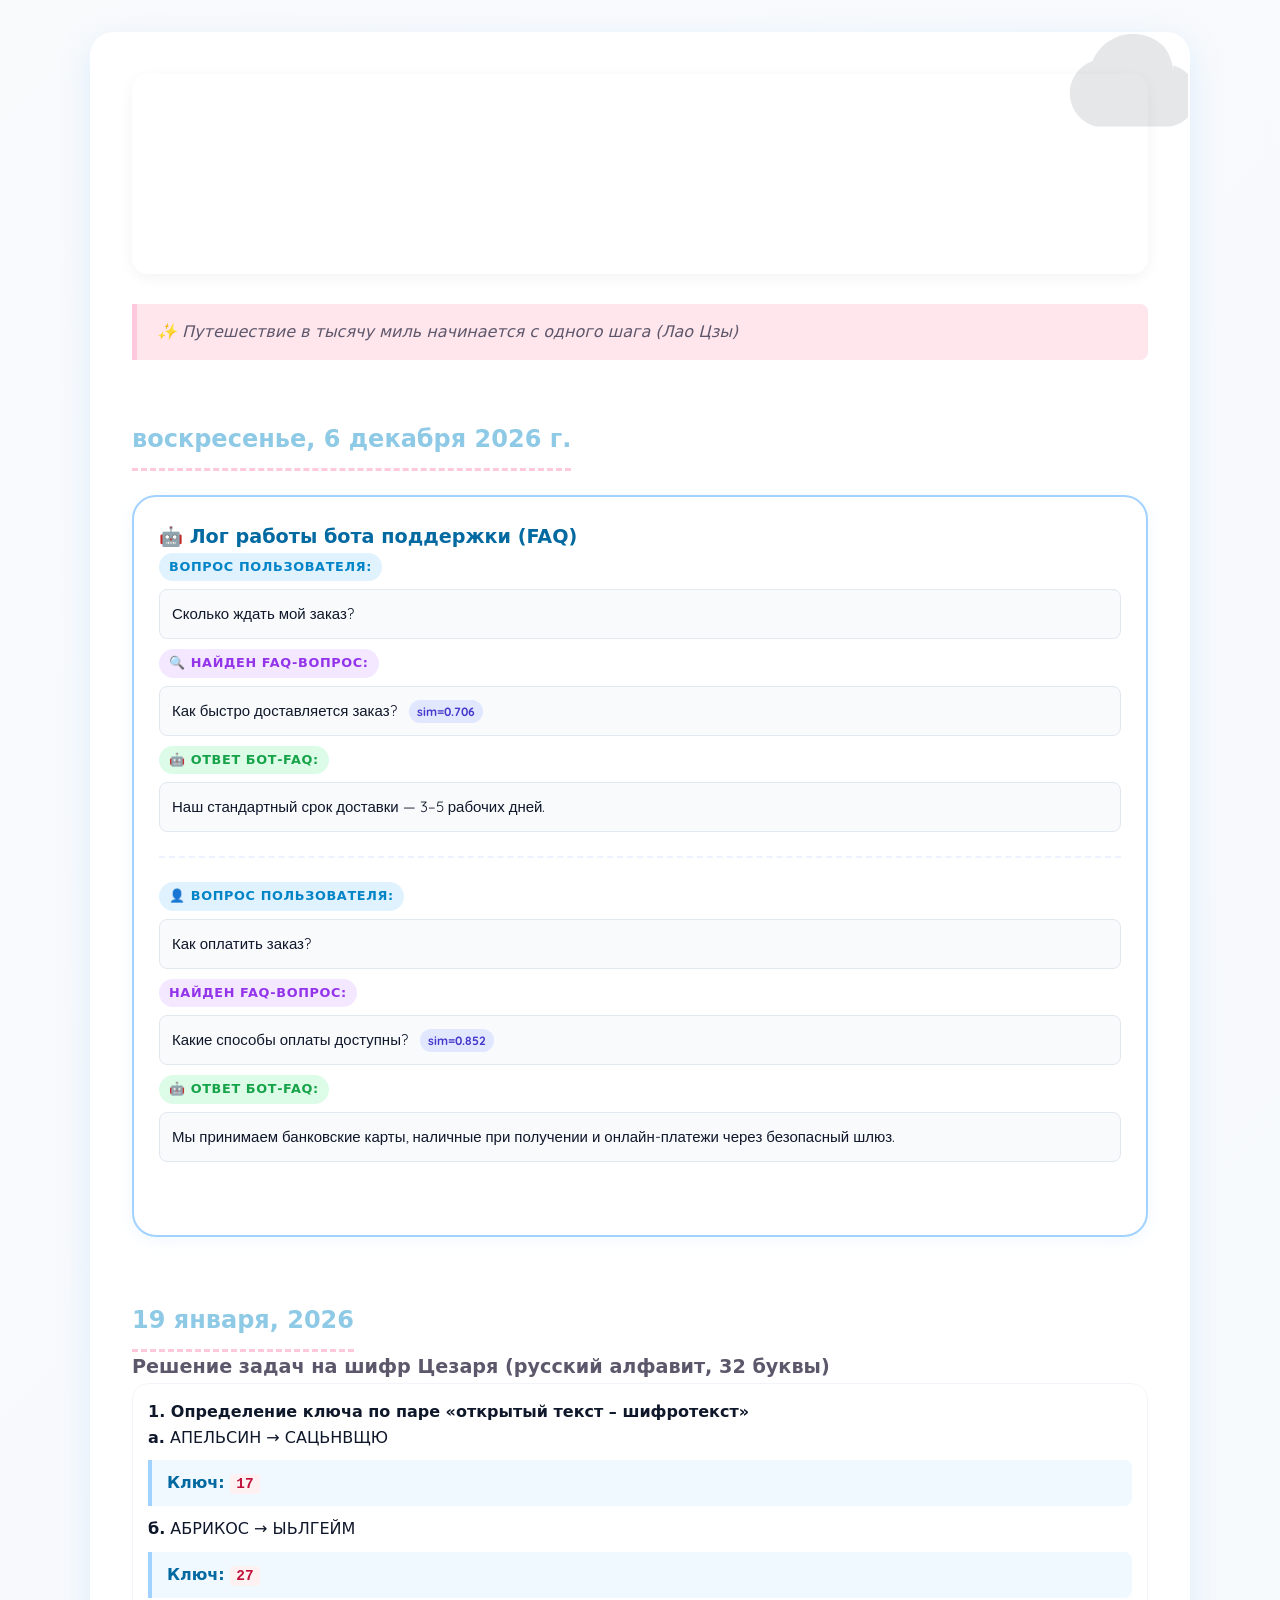
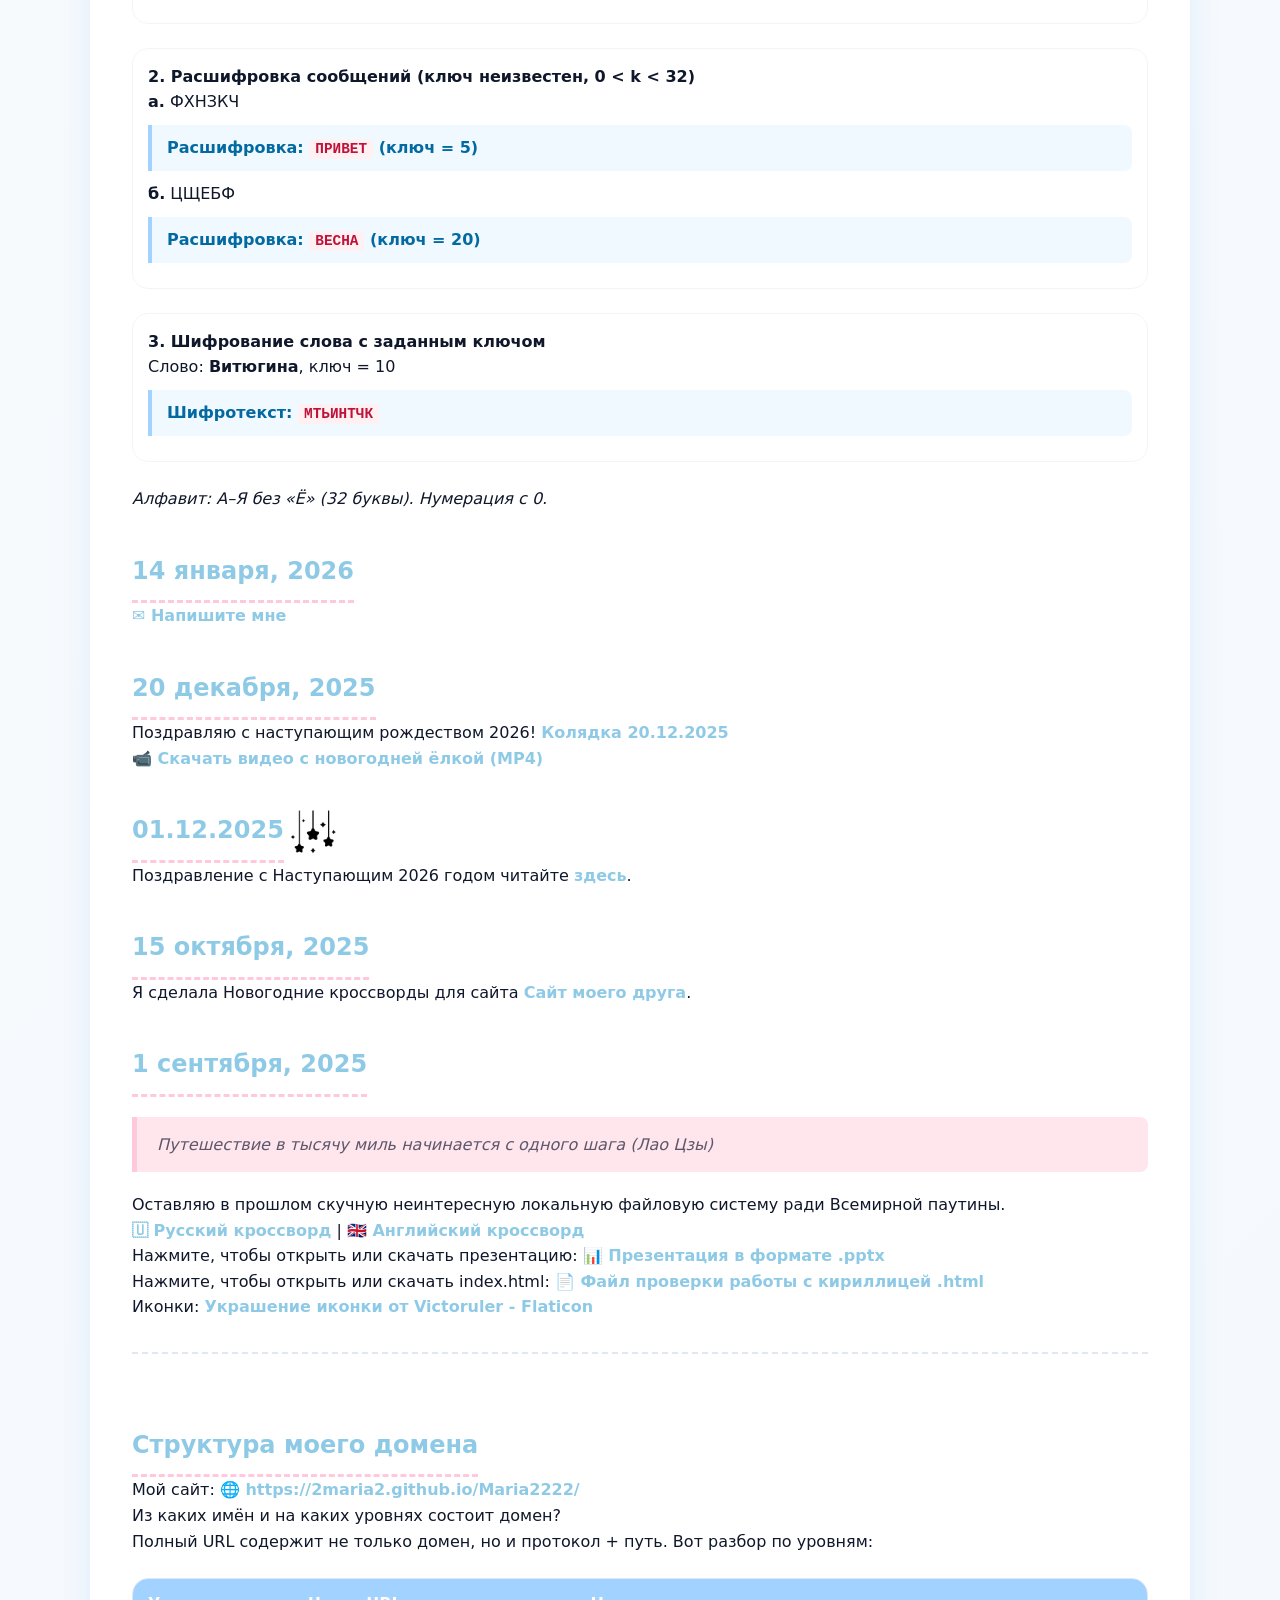
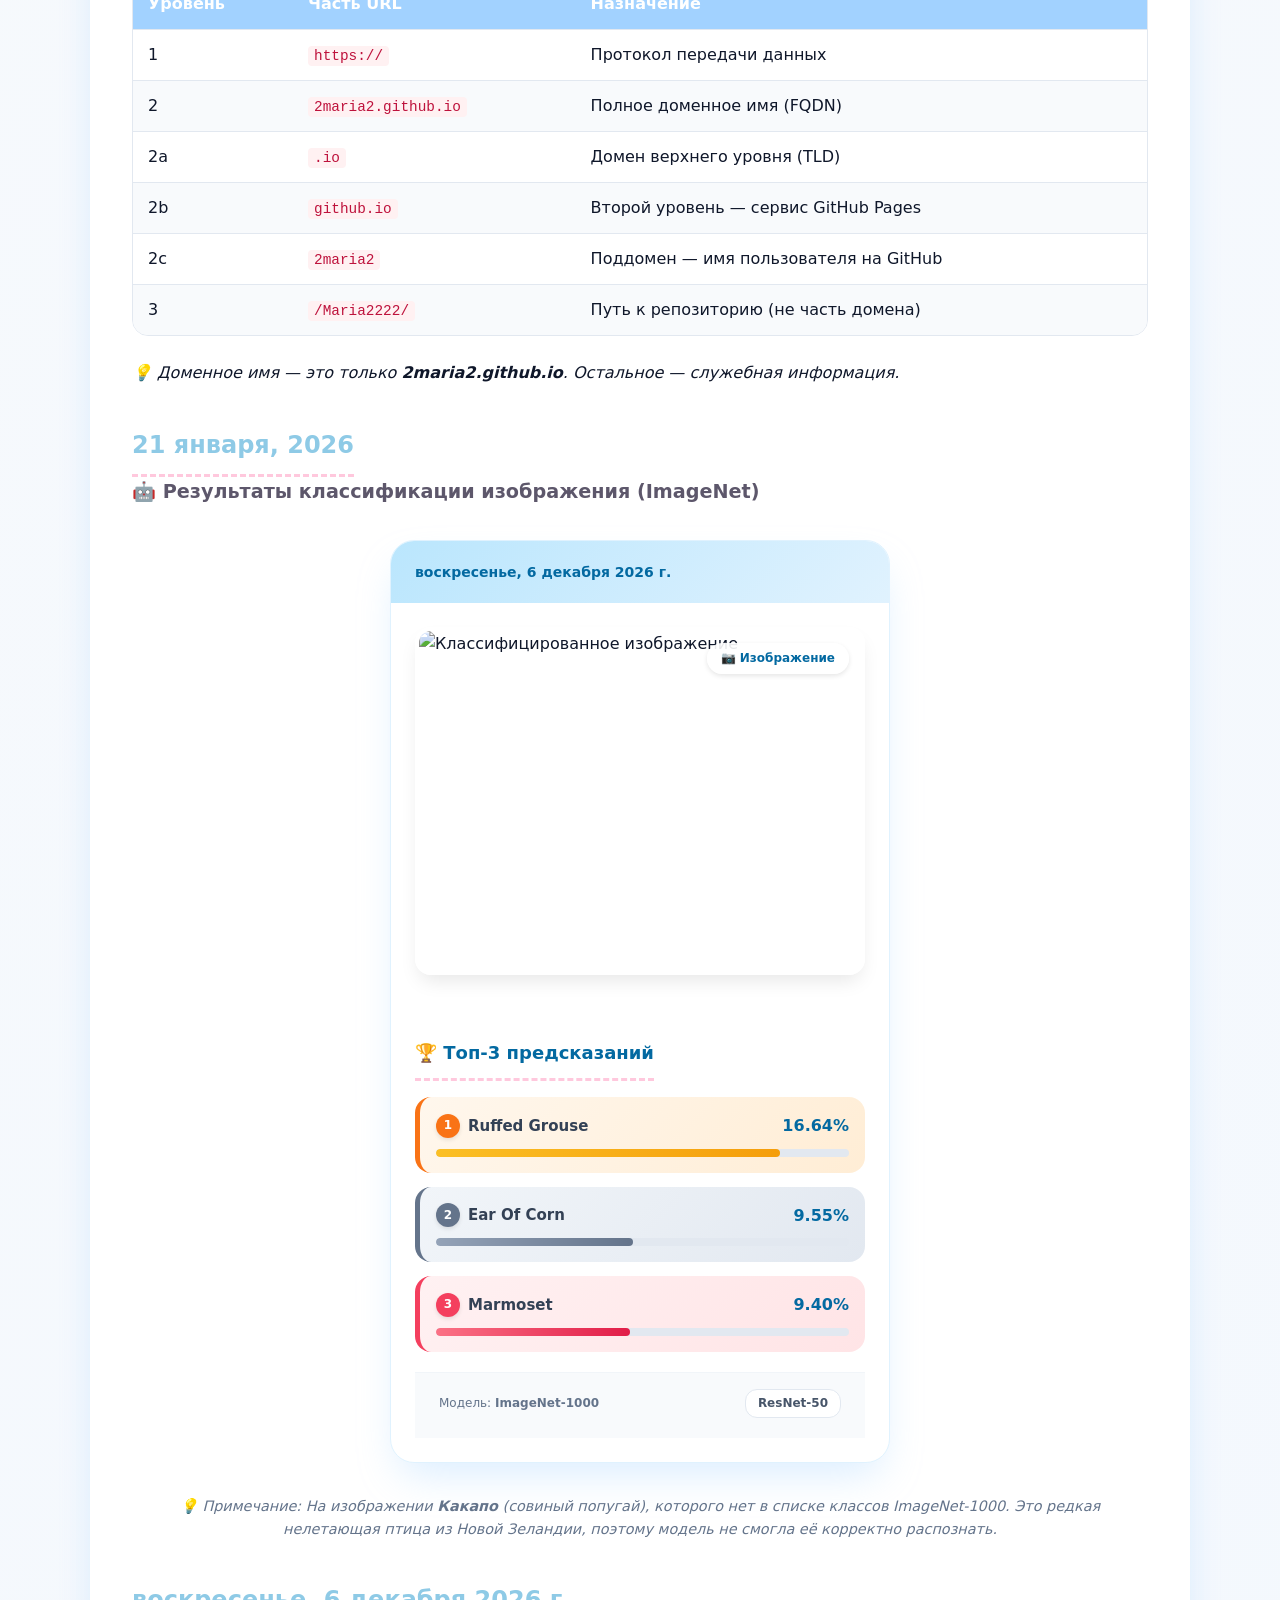
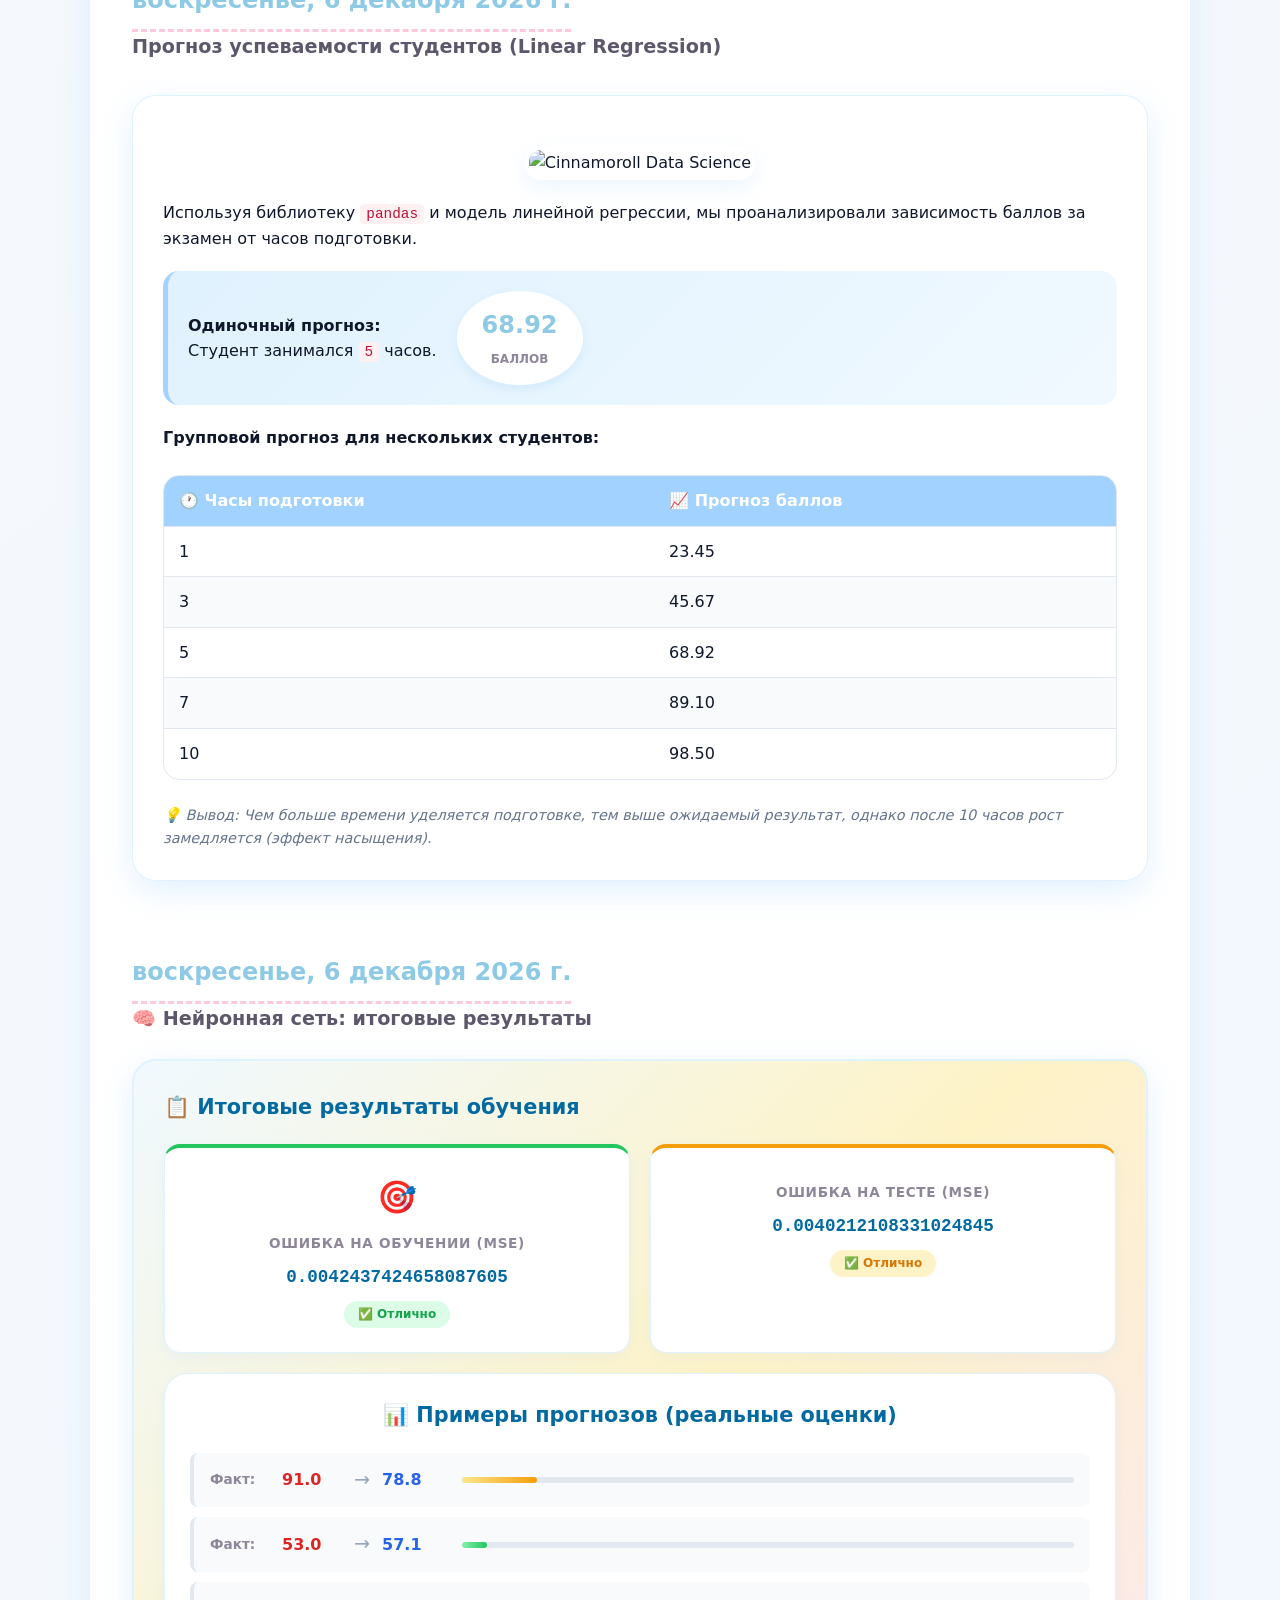
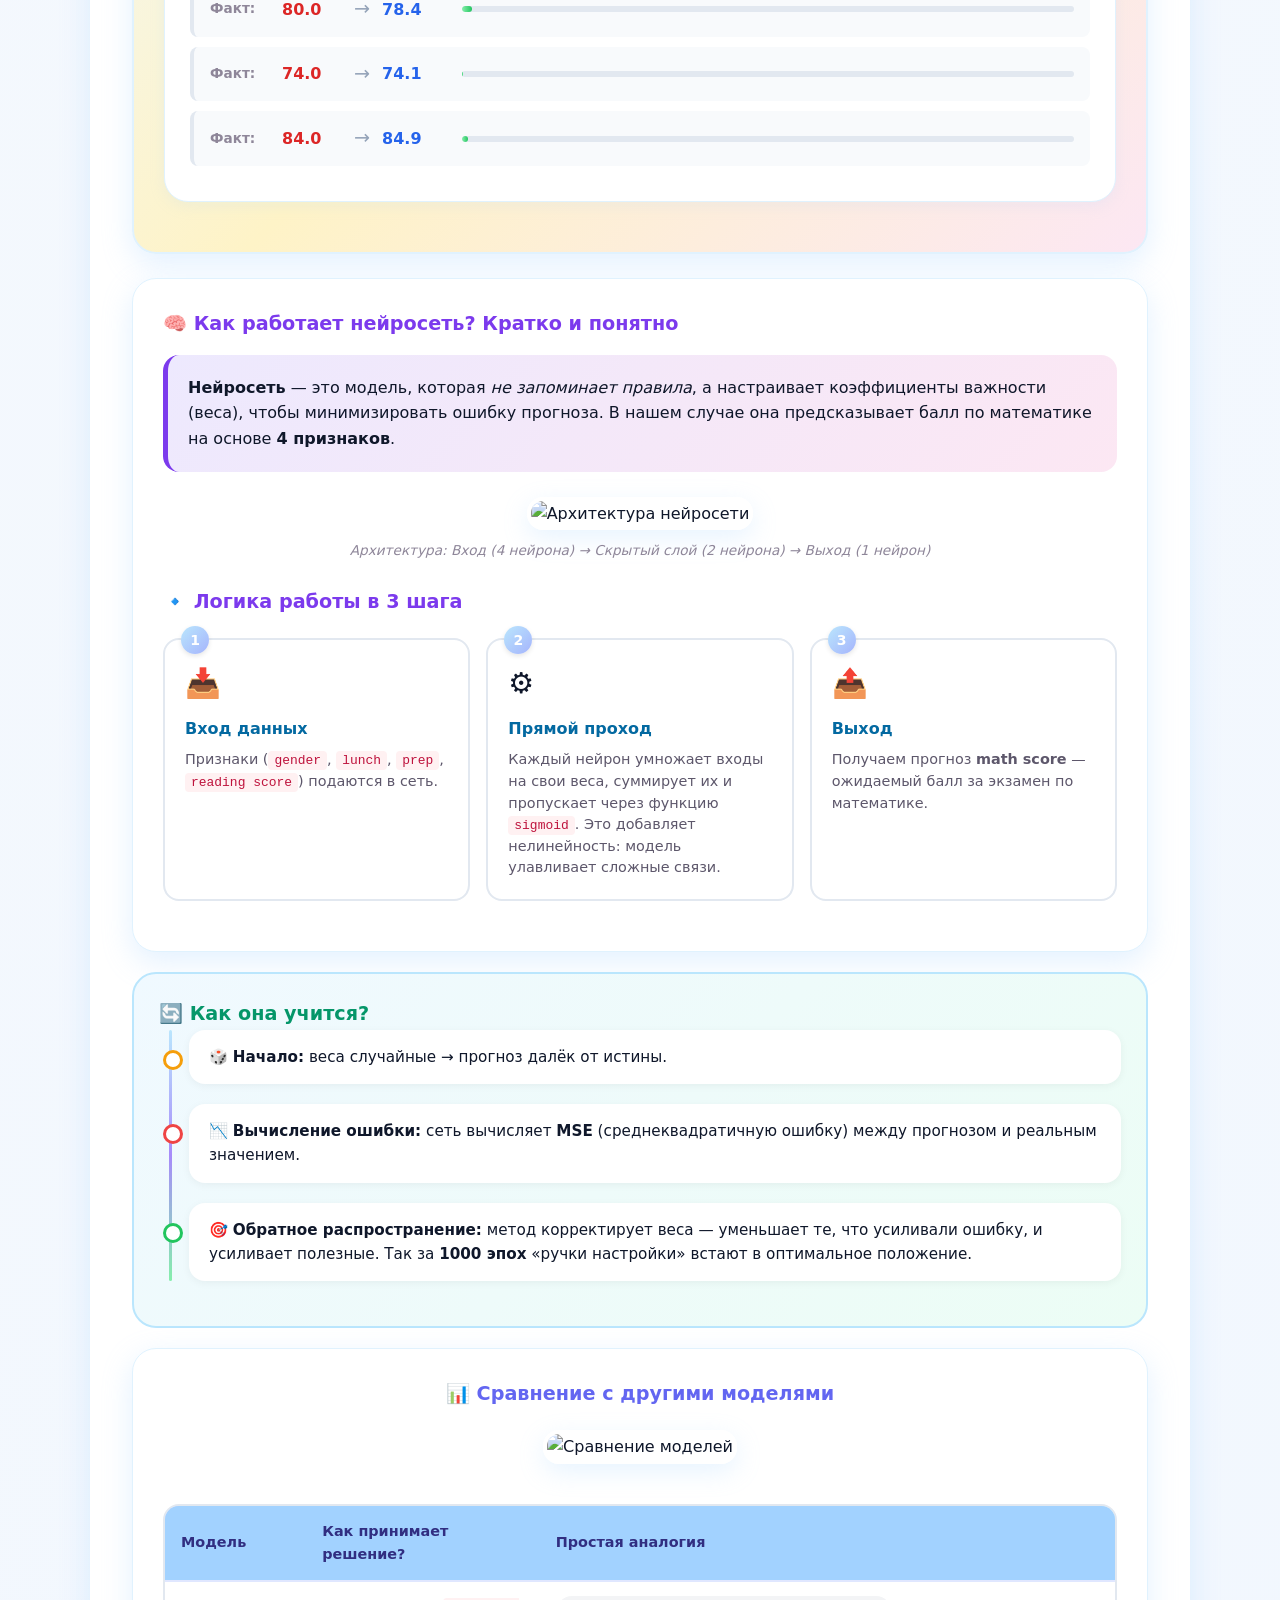
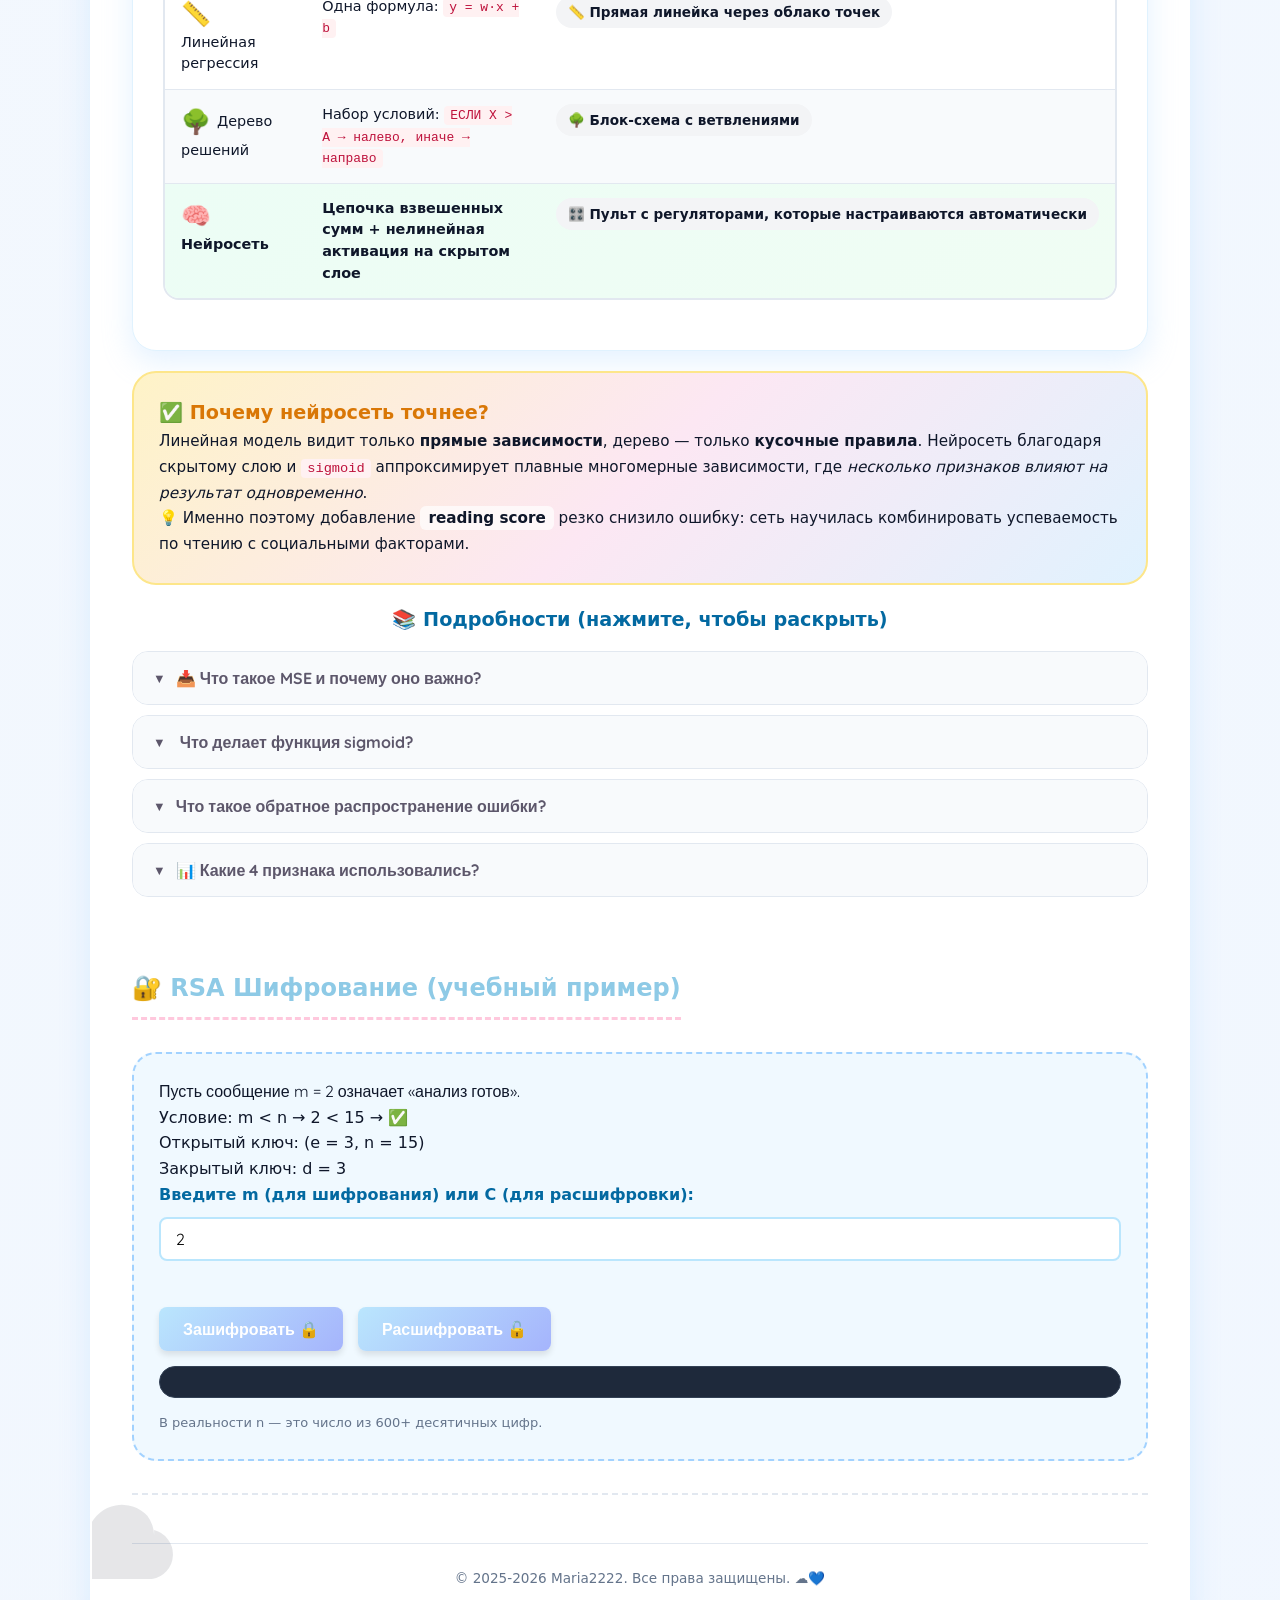
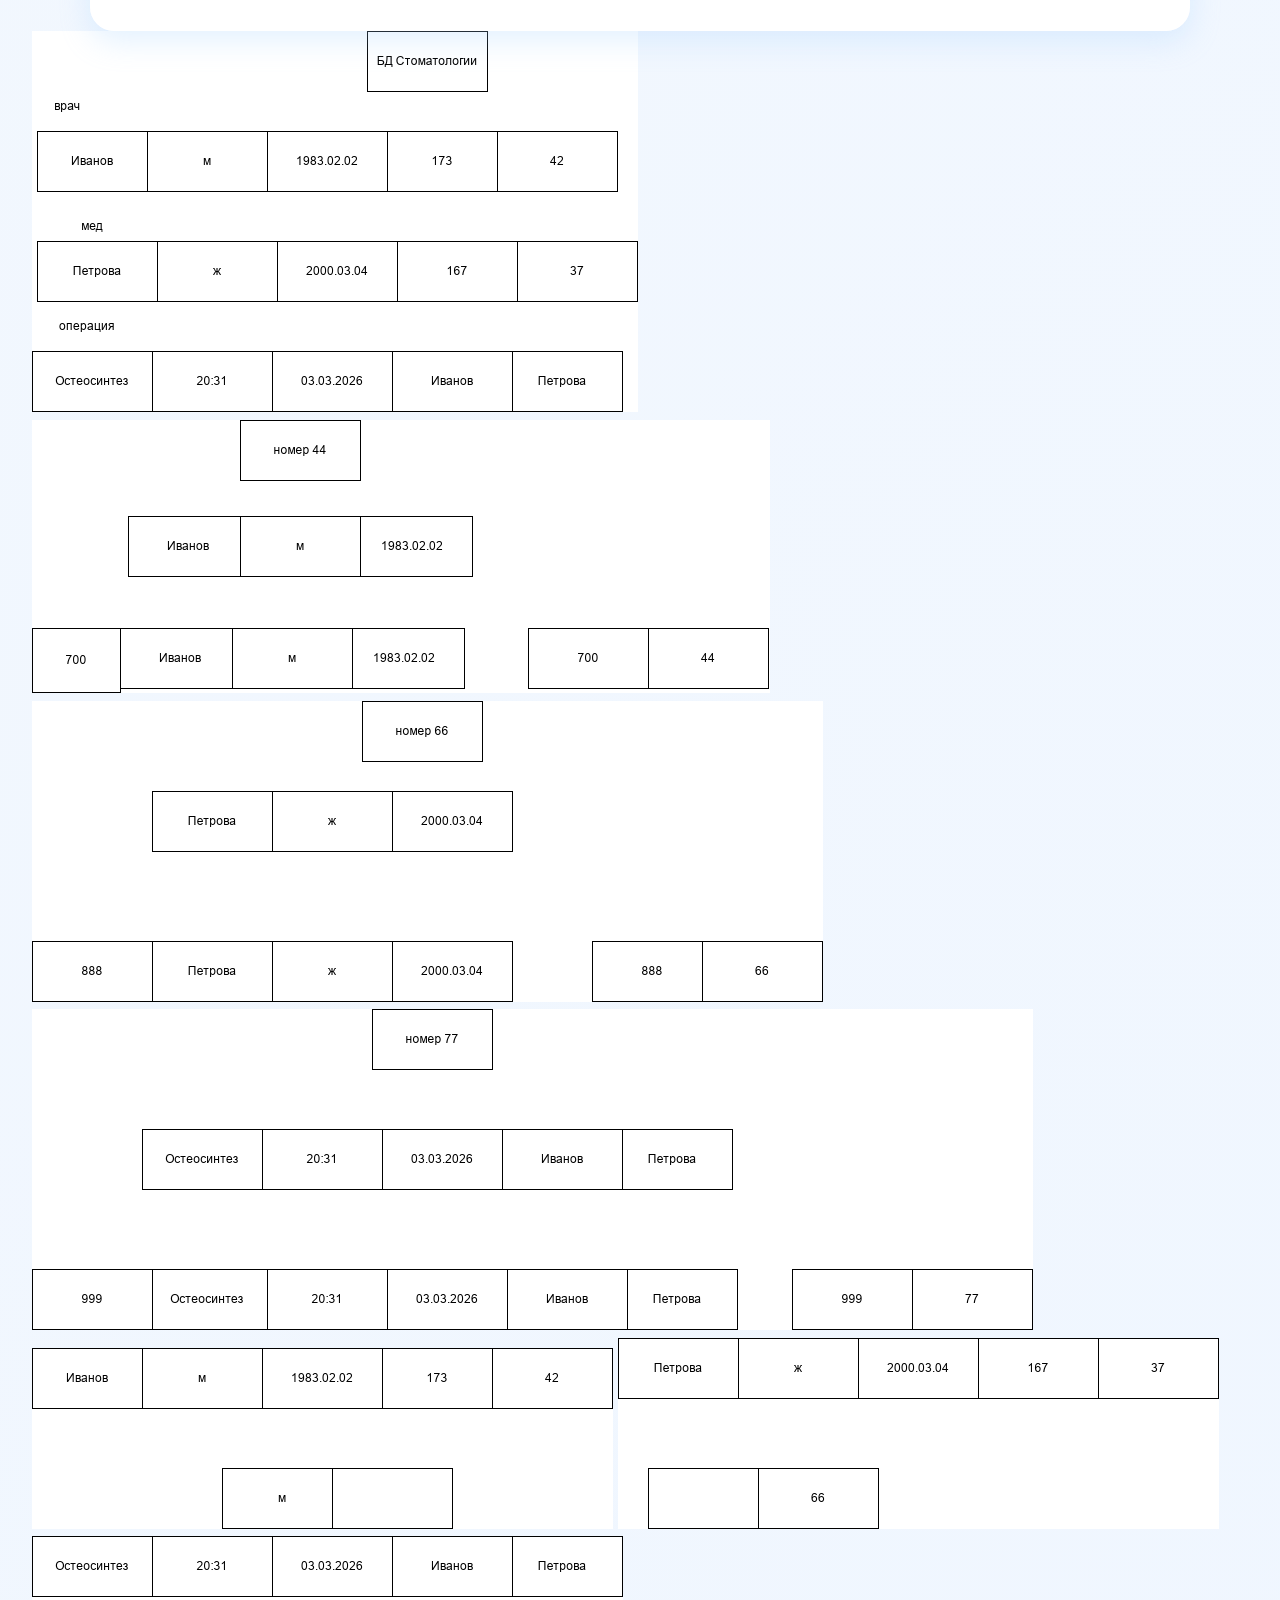
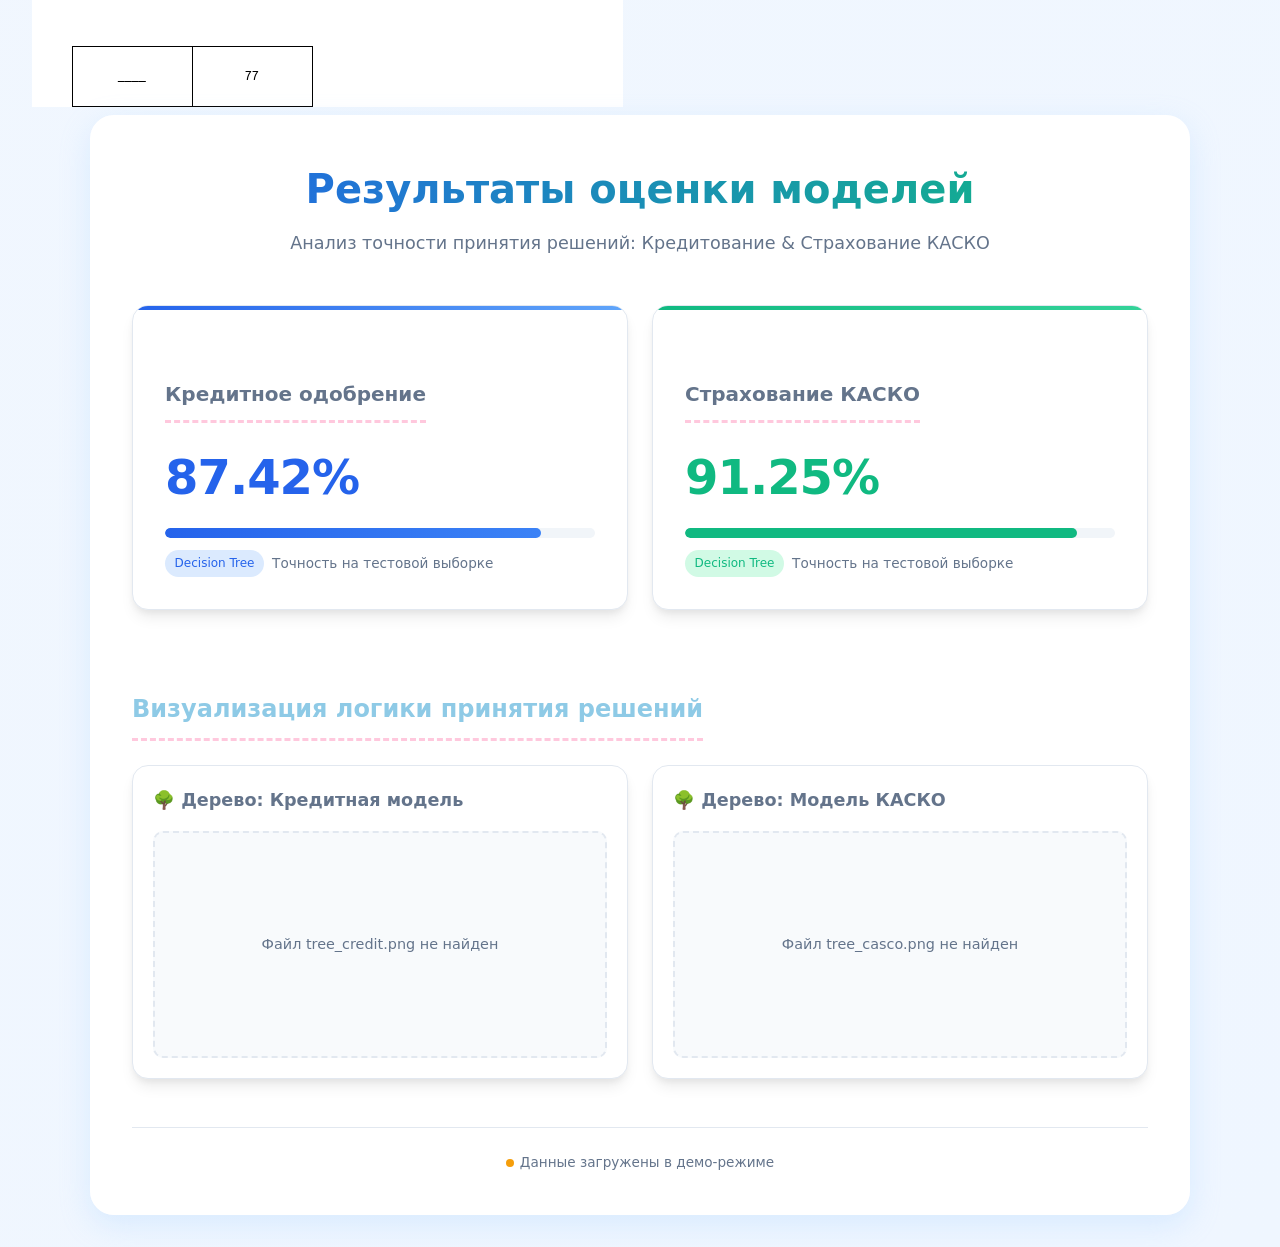
==== commit d2c29df8: "Update index.html" ====
--- a/index.html
+++ b/index.html
@@ -1693,39 +1693,198 @@
   <img src="Icons/Диаграмма без названия.drawio (12).png" alt="Краткое описание картинки">
   <img src="Icons/Диаграмма без названия.drawio (13).png" alt="Краткое описание картинки">
   <img src="Icons/Диаграмма без названия.drawio (14).png" alt="Краткое описание картинки">
-  # 1. JSON-файл (для динамического чтения через JS или бэкенд)
-metrics = {
-    "credit_model_accuracy": round(accuracy_credit, 4),
-    "casco_model_accuracy": round(accuracy_casco, 4),
-    "timestamp": pd.Timestamp.now().strftime("%Y-%m-%d %H:%M:%S")
-}
-with open("model_metrics.json", "w", encoding="utf-8") as f:
-    json.dump(metrics, f, ensure_ascii=False, indent=2)
-
-# 2. Готовая HTML-страница (можно сразу загрузить на статический хостинг)
-html_report = f"""<!DOCTYPE html>
+ <!DOCTYPE html>
 <html lang="ru">
-<head><meta charset="UTF-8"><title>Метрики моделей</title></head>
-<body style="font-family: sans-serif; padding: 40px;">
-    <h1>Результаты оценки моделей</h1>
-    <table border="1" cellpadding="10" style="border-collapse: collapse;">
-        <tr><th>Модель</th><th>Точность (Accuracy)</th></tr>
-        <tr><td>Кредитное одобрение</td><td><b>{accuracy_credit*100:.2f}%</b></td></tr>
-        <tr><td>Страхование КАСКО</td><td><b>{accuracy_casco*100:.2f}%</b></td></tr>
-    </table>
-    <p><i>Дата генерации: {metrics['timestamp']}</i></p>
-    <h3>Визуализация деревьев:</h3>
-    <img src="tree_credit.png" alt="Дерево кредита" width="80%"><br><br>
-    <img src="tree_casco.png" alt="Дерево КАСКО" width="60%">
+<head>
+    <meta charset="UTF-8">
+    <meta name="viewport" content="width=device-width, initial-scale=1.0">
+    <title>Метрики моделей машинного обучения</title>
+    <link href="https://cdn.jsdelivr.net/npm/fontsource-inter@5.0.16/index.css" rel="stylesheet">
+    <style>
+        :root {
+            --bg: #f8fafc;
+            --card-bg: #ffffff;
+            --primary: #2563eb;
+            --primary-light: #dbeafe;
+            --success: #10b981;
+            --success-light: #d1fae5;
+            --text: #0f172a;
+            --text-muted: #64748b;
+            --border: #e2e8f0;
+            --shadow: 0 4px 6px -1px rgb(0 0 0 / 0.05), 0 10px 15px -3px rgb(0 0 0 / 0.08);
+            --radius: 16px;
+        }
+
+        * { box-sizing: border-box; margin: 0; padding: 0; }
+
+        body {
+            font-family: 'Inter', system-ui, -apple-system, sans-serif;
+            background: linear-gradient(135deg, #f8fafc 0%, #eff6ff 100%);
+            color: var(--text);
+            line-height: 1.6;
+            min-height: 100vh;
+            padding: 2rem;
+        }
+
+        .container { max-width: 1100px; margin: 0 auto; }
+
+        header { text-align: center; margin-bottom: 3rem; }
+        h1 { font-size: clamp(1.8rem, 5vw, 2.5rem); font-weight: 800; margin-bottom: 0.5rem; background: linear-gradient(90deg, var(--primary), var(--success)); -webkit-background-clip: text; background-clip: text; color: transparent; }
+        .subtitle { color: var(--text-muted); font-size: 1.1rem; }
+
+        .metrics-grid {
+            display: grid;
+            grid-template-columns: repeat(auto-fit, minmax(280px, 1fr));
+            gap: 1.5rem;
+            margin-bottom: 2.5rem;
+        }
+
+        .card {
+            background: var(--card-bg);
+            border-radius: var(--radius);
+            padding: 2rem;
+            box-shadow: var(--shadow);
+            border: 1px solid var(--border);
+            transition: transform 0.3s ease, box-shadow 0.3s ease;
+            position: relative;
+            overflow: hidden;
+        }
+
+        .card::before {
+            content: '';
+            position: absolute;
+            top: 0; left: 0; right: 0; height: 4px;
+        }
+
+        .card.credit::before { background: linear-gradient(90deg, var(--primary), #60a5fa); }
+        .card.casco::before { background: linear-gradient(90deg, var(--success), #34d399); }
+
+        .card:hover { transform: translateY(-6px); box-shadow: 0 10px 25px -5px rgb(0 0 0 / 0.1); }
+
+        .card h2 { font-size: 1.25rem; font-weight: 600; margin-bottom: 0.75rem; color: var(--text-muted); }
+        .accuracy-value { font-size: 3rem; font-weight: 800; margin: 0.25rem 0 0.5rem; letter-spacing: -0.02em; }
+        .credit .accuracy-value { color: var(--primary); }
+        .casco .accuracy-value { color: var(--success); }
+
+        .accuracy-bar { width: 100%; height: 10px; background: #f1f5f9; border-radius: 6px; overflow: hidden; margin: 0.75rem 0; }
+        .accuracy-fill { height: 100%; border-radius: 6px; transition: width 1.8s cubic-bezier(0.16, 1, 0.3, 1); width: 0%; }
+        .credit .accuracy-fill { background: linear-gradient(90deg, var(--primary), #3b82f6); }
+        .casco .accuracy-fill { background: linear-gradient(90deg, var(--success), #10b981); }
+
+        .meta { font-size: 0.85rem; color: var(--text-muted); display: flex; align-items: center; gap: 0.5rem; }
+        .badge { background: var(--primary-light); color: var(--primary); padding: 0.25rem 0.6rem; border-radius: 99px; font-weight: 500; font-size: 0.75rem; }
+        .casco .badge { background: var(--success-light); color: var(--success); }
+
+        .viz-section { margin-top: 2rem; }
+        .section-title { font-size: 1.5rem; font-weight: 700; margin-bottom: 1.5rem; text-align: center; }
+
+        .viz-grid {
+            display: grid;
+            grid-template-columns: repeat(auto-fit, minmax(380px, 1fr));
+            gap: 1.5rem;
+        }
+
+        .viz-card {
+            background: var(--card-bg);
+            border-radius: var(--radius);
+            padding: 1.25rem;
+            box-shadow: var(--shadow);
+            border: 1px solid var(--border);
+        }
+
+        .viz-card h3 { margin-bottom: 1rem; font-size: 1.1rem; font-weight: 600; color: var(--text-muted); }
+        .viz-card img { width: 100%; height: auto; border-radius: 10px; border: 1px solid var(--border); transition: transform 0.3s ease; cursor: zoom-in; }
+        .viz-card img:hover { transform: scale(1.01); }
+        .img-placeholder { width: 100%; aspect-ratio: 2/1; background: #f8fafc; border: 2px dashed var(--border); border-radius: 10px; display: flex; align-items: center; justify-content: center; color: var(--text-muted); font-size: 0.9rem; }
+
+        footer { text-align: center; margin-top: 3rem; color: var(--text-muted); font-size: 0.85rem; border-top: 1px solid var(--border); padding-top: 1.5rem; }
+        .status-dot { height: 8px; width: 8px; background-color: var(--success); border-radius: 50%; display: inline-block; margin-right: 6px; animation: pulse 2s infinite; }
+        @keyframes pulse { 0% { box-shadow: 0 0 0 0 rgba(16, 185, 129, 0.4); } 70% { box-shadow: 0 0 0 6px rgba(16, 185, 129, 0); } 100% { box-shadow: 0 0 0 0 rgba(16, 185, 129, 0); } }
+
+        @media (max-width: 640px) {
+            body { padding: 1rem; }
+            .metrics-grid, .viz-grid { grid-template-columns: 1fr; }
+            .accuracy-value { font-size: 2.5rem; }
+        }
+    </style>
+</head>
+<body>
+    <div class="container">
+        <header>
+            <h1>Результаты оценки моделей</h1>
+            <p class="subtitle">Анализ точности принятия решений: Кредитование & Страхование КАСКО</p>
+        </header>
+
+        <div class="metrics-grid">
+            <div class="card credit">
+                <h2>Кредитное одобрение</h2>
+                <div class="accuracy-value" id="credit-acc">--%</div>
+                <div class="accuracy-bar"><div class="accuracy-fill" id="credit-fill"></div></div>
+                <div class="meta"><span class="badge">Decision Tree</span> Точность на тестовой выборке</div>
+            </div>
+
+            <div class="card casco">
+                <h2>Страхование КАСКО</h2>
+                <div class="accuracy-value" id="casco-acc">--%</div>
+                <div class="accuracy-bar"><div class="accuracy-fill" id="casco-fill"></div></div>
+                <div class="meta"><span class="badge">Decision Tree</span> Точность на тестовой выборке</div>
+            </div>
+        </div>
+
+        <section class="viz-section">
+            <h2 class="section-title">Визуализация логики принятия решений</h2>
+            <div class="viz-grid">
+                <div class="viz-card">
+                    <h3>🌳 Дерево: Кредитная модель</h3>
+                    <div id="credit-img-container">
+                        <img src="tree_credit.png" alt="Дерево решений: Кредит" onerror="this.style.display='none'; this.nextElementSibling.style.display='flex';">
+                        <div class="img-placeholder" style="display:none;">Файл tree_credit.png не найден</div>
+                    </div>
+                </div>
+                <div class="viz-card">
+                    <h3>🌳 Дерево: Модель КАСКО</h3>
+                    <div id="casco-img-container">
+                        <img src="tree_casco.png" alt="Дерево решений: КАСКО" onerror="this.style.display='none'; this.nextElementSibling.style.display='flex';">
+                        <div class="img-placeholder" style="display:none;">Файл tree_casco.png не найден</div>
+                    </div>
+                </div>
+            </div>
+        </section>
+
+        <footer>
+            <div id="timestamp"><span class="status-dot"></span>Загрузка данных...</div>
+        </footer>
+    </div>
+
+    <script>
+        document.addEventListener('DOMContentLoaded', () => {
+            const updateUI = (credit, casco, ts) => {
+                document.getElementById('credit-acc').textContent = `${(credit * 100).toFixed(2)}%`;
+                document.getElementById('credit-fill').style.width = `${credit * 100}%`;
+                
+                document.getElementById('casco-acc').textContent = `${(casco * 100).toFixed(2)}%`;
+                document.getElementById('casco-fill').style.width = `${casco * 100}%`;
+                
+                const now = ts || new Date().toLocaleString('ru-RU');
+                document.getElementById('timestamp').innerHTML = `<span class="status-dot"></span>Обновлено: ${now}`;
+            };
+
+            fetch('model_metrics.json')
+                .then(res => res.ok ? res.json() : Promise.reject('Not Found'))
+                .then(data => {
+                    updateUI(data.credit_model_accuracy, data.casco_model_accuracy, data.timestamp);
+                })
+                .catch(() => {
+                    console.warn('Не удалось загрузить model_metrics.json. Используются демо-данные.');
+                    updateUI(0.8742, 0.9125);
+                    document.getElementById('timestamp').innerHTML = `<span class="status-dot" style="background:#f59e0b;box-shadow:none"></span>Данные загружены в демо-режиме`;
+                });
+        });
+    </script>
 </body>
-</html>"""
-with open("report.html", "w", encoding="utf-8") as f:
-    f.write(html_report)
-
-print("\n📦 Файлы готовы к выгрузке на сайт:")
-print("   • model_metrics.json  (данные для API/JS)")
-print("   • report.html         (готовая веб-страница)")
-print("   • tree_credit.png / tree_casco.png (визуализации)")
+</html>
+
+
 </body>
 </html>
 </body>
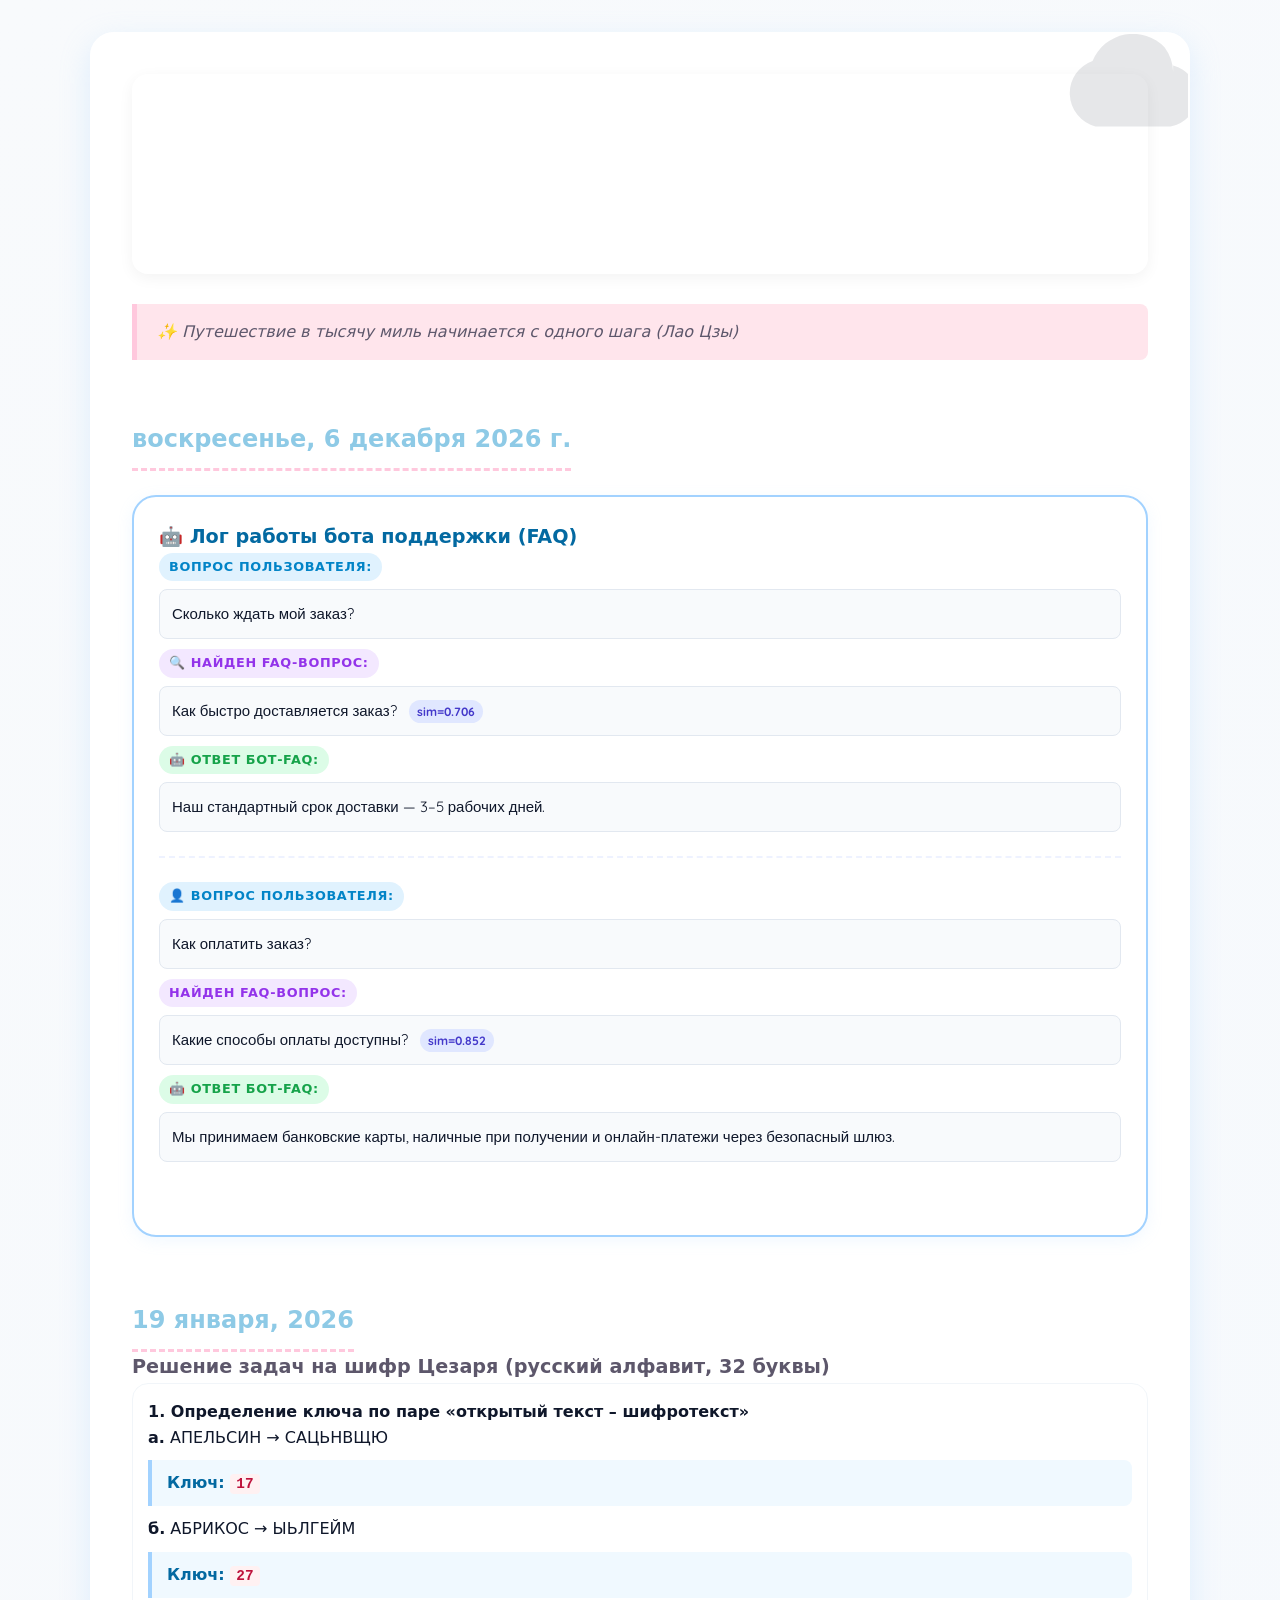
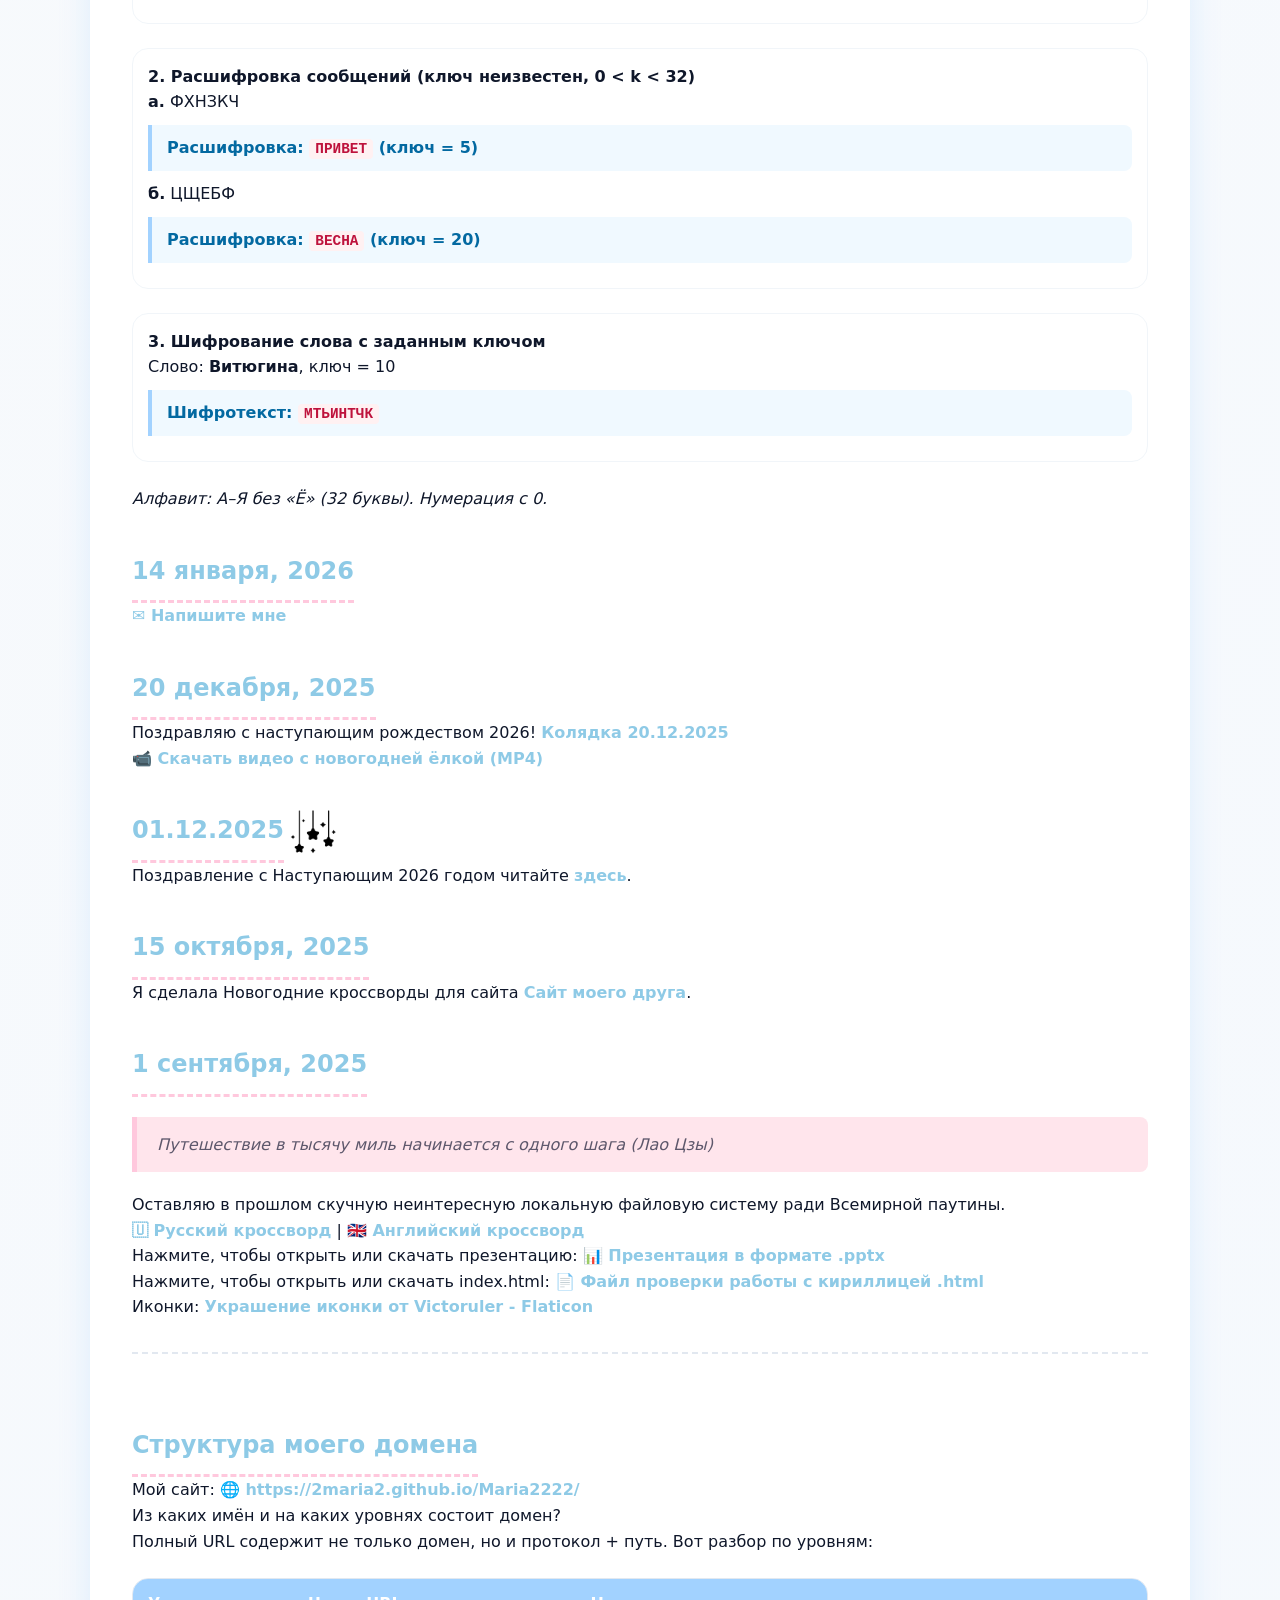
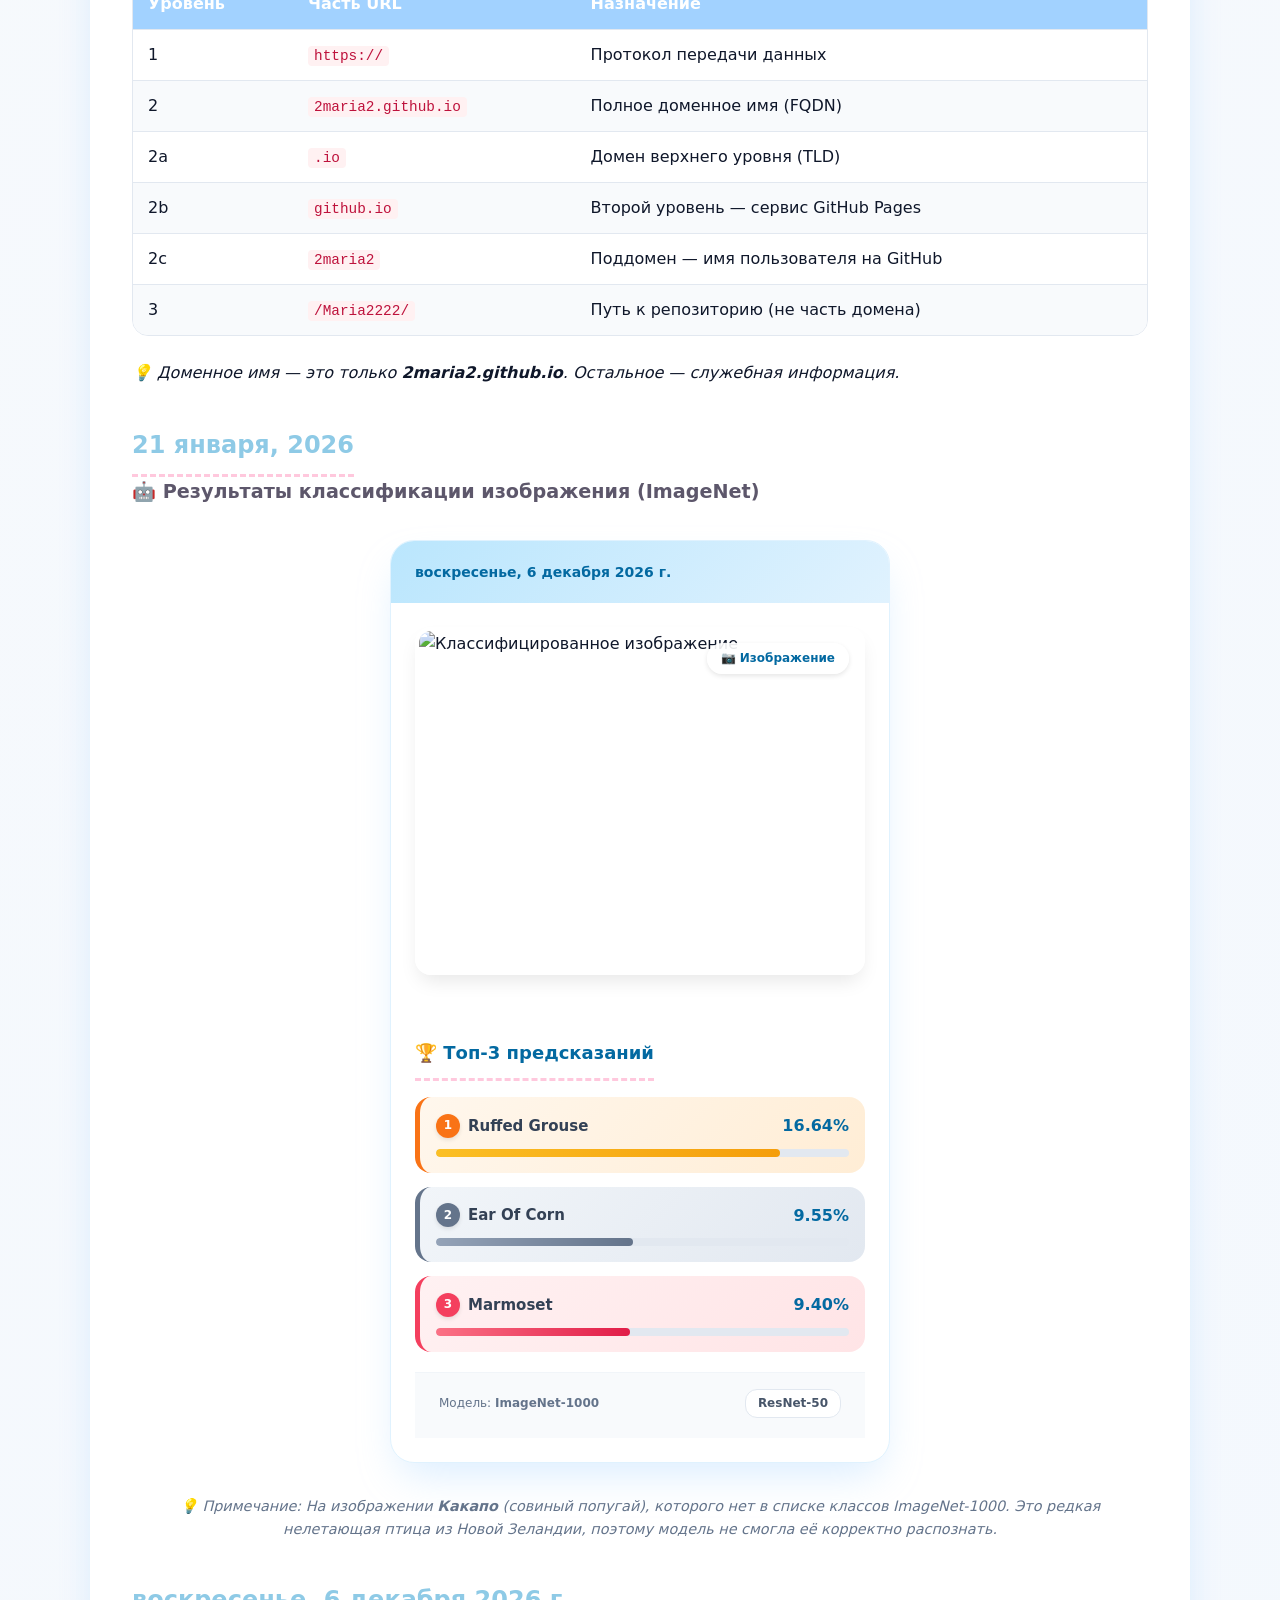
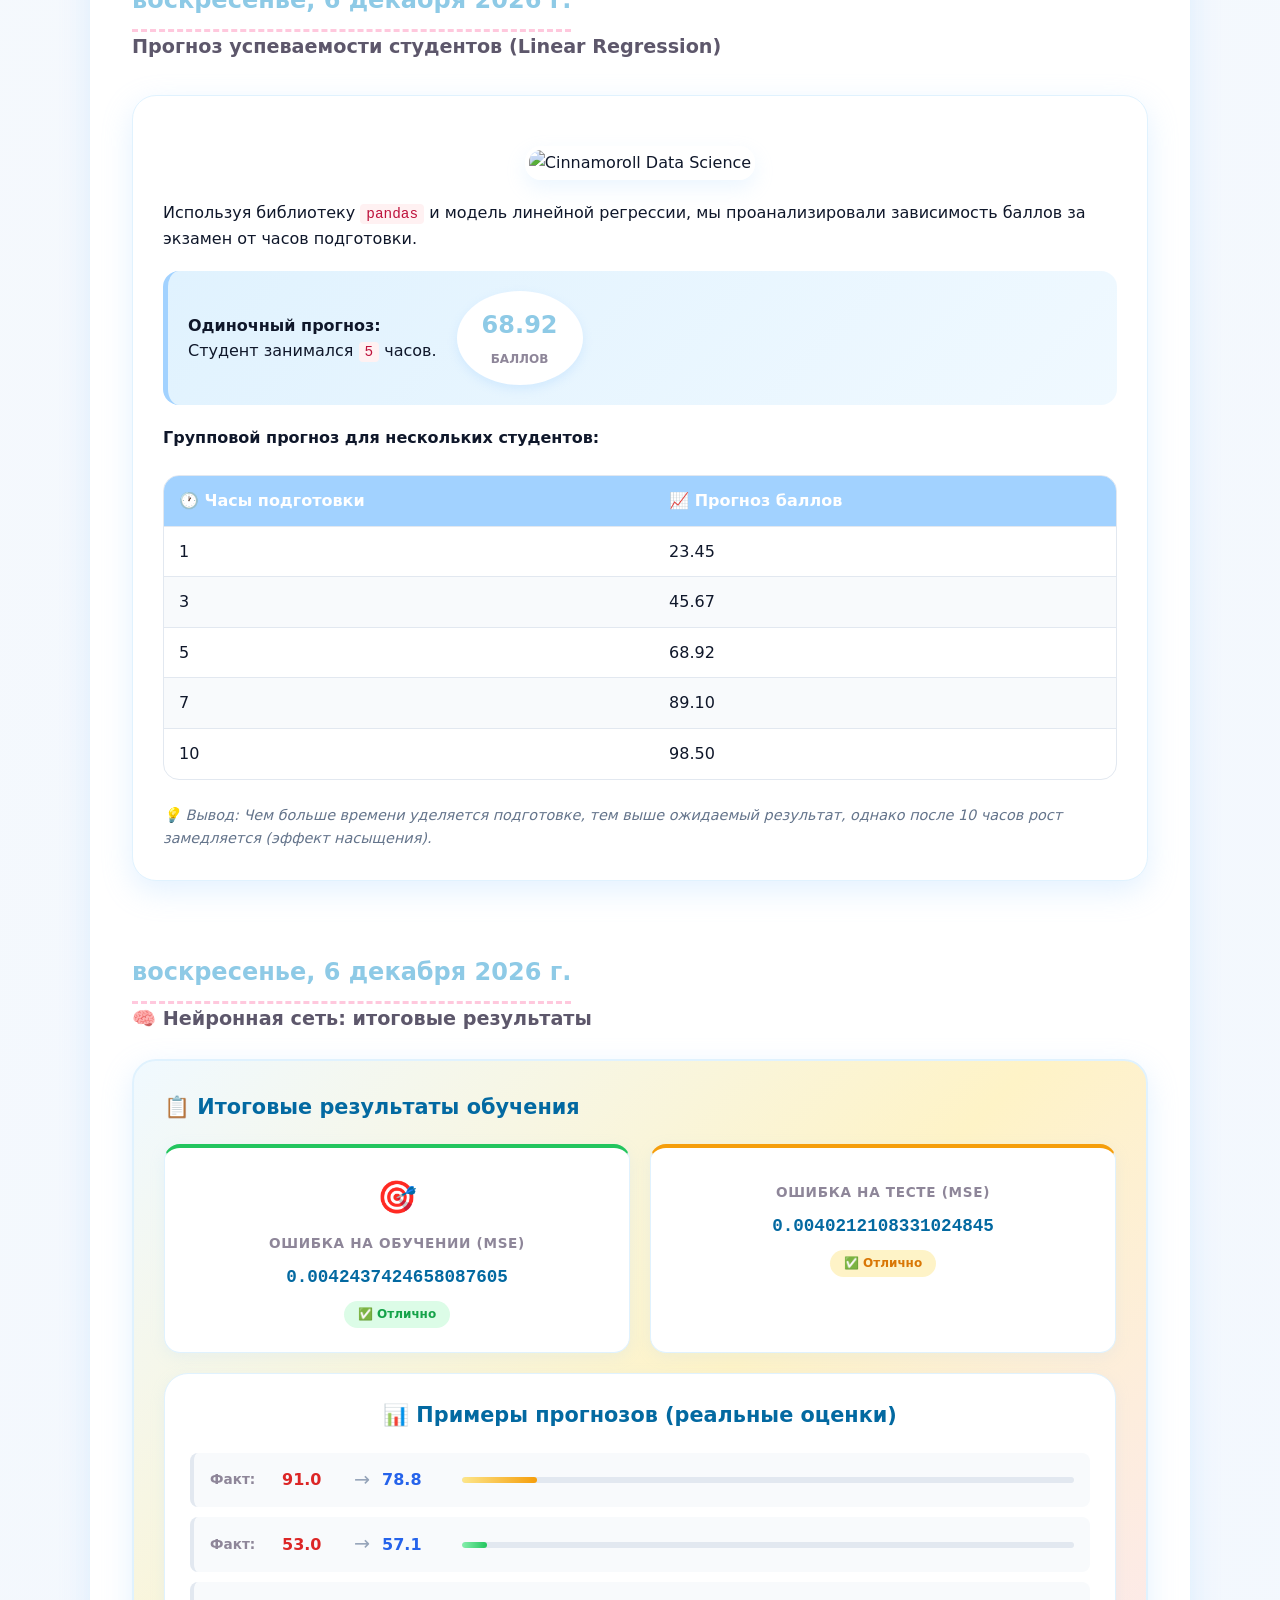
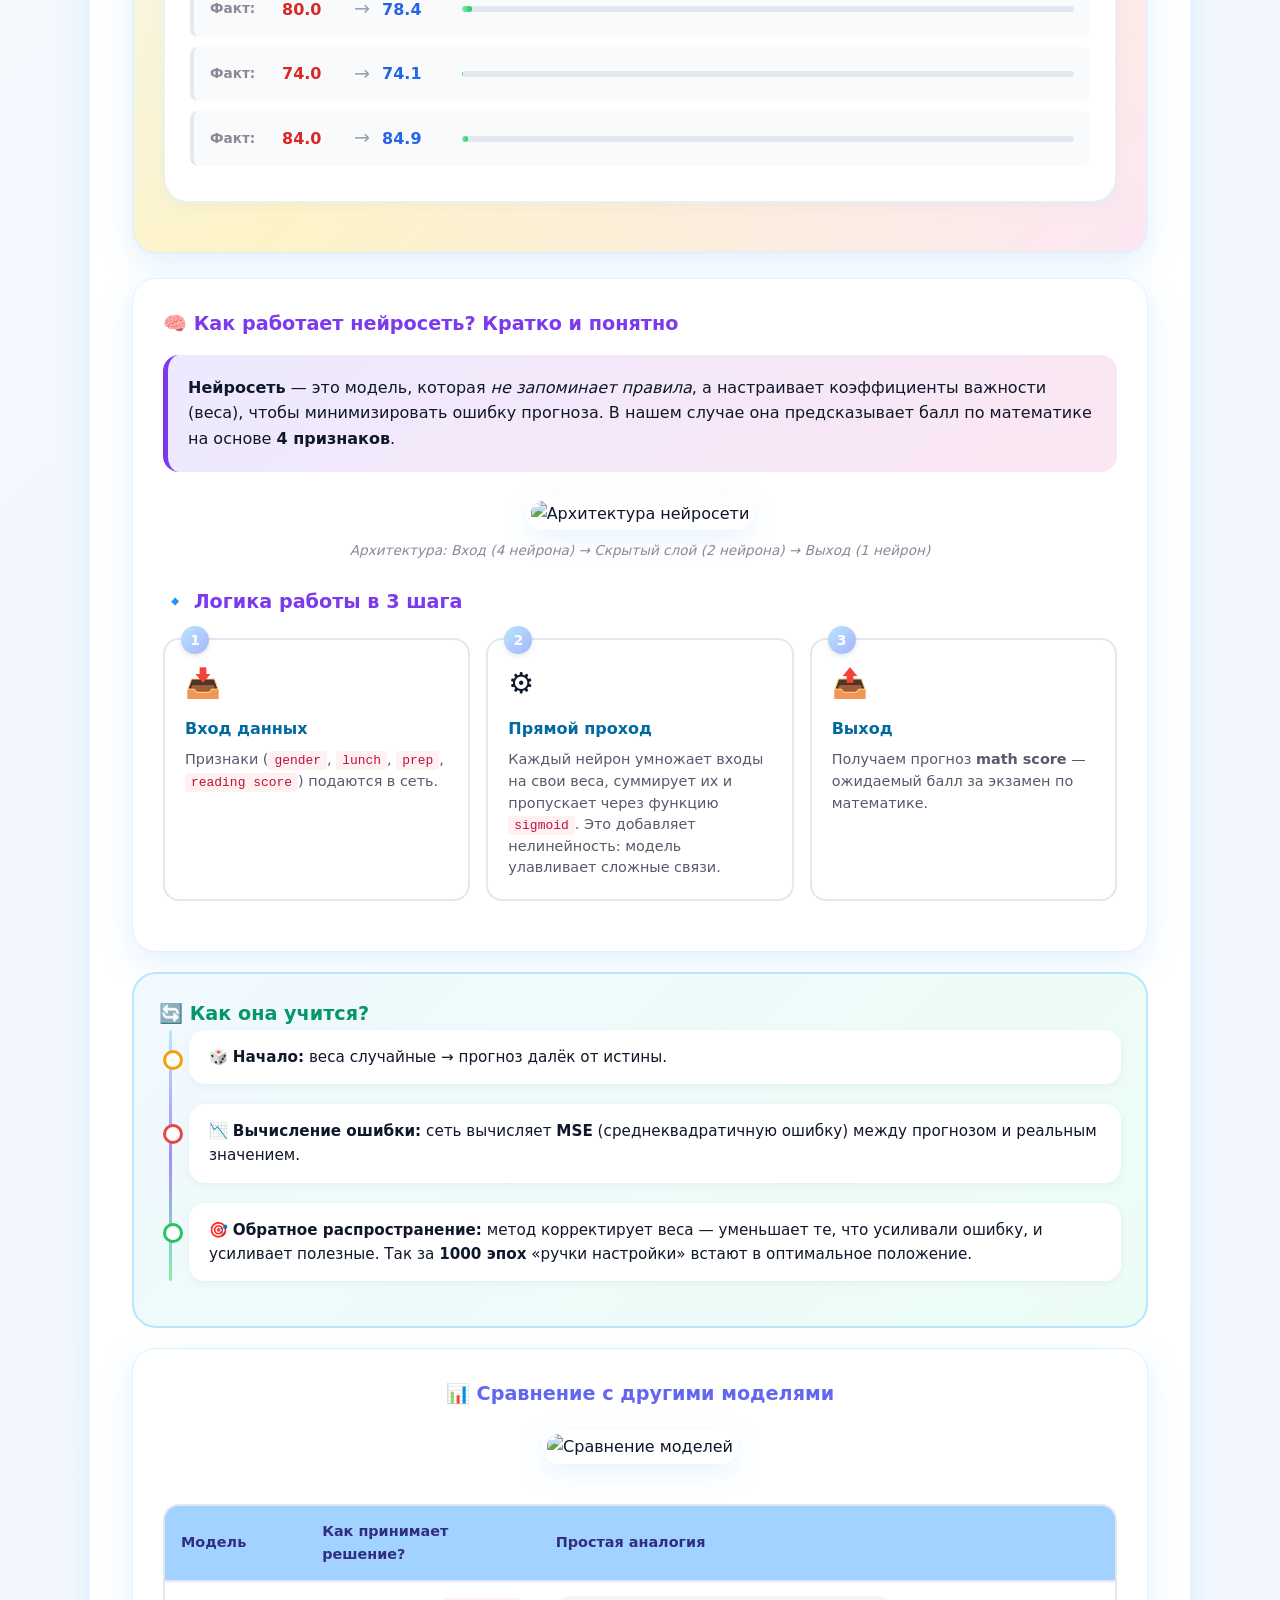
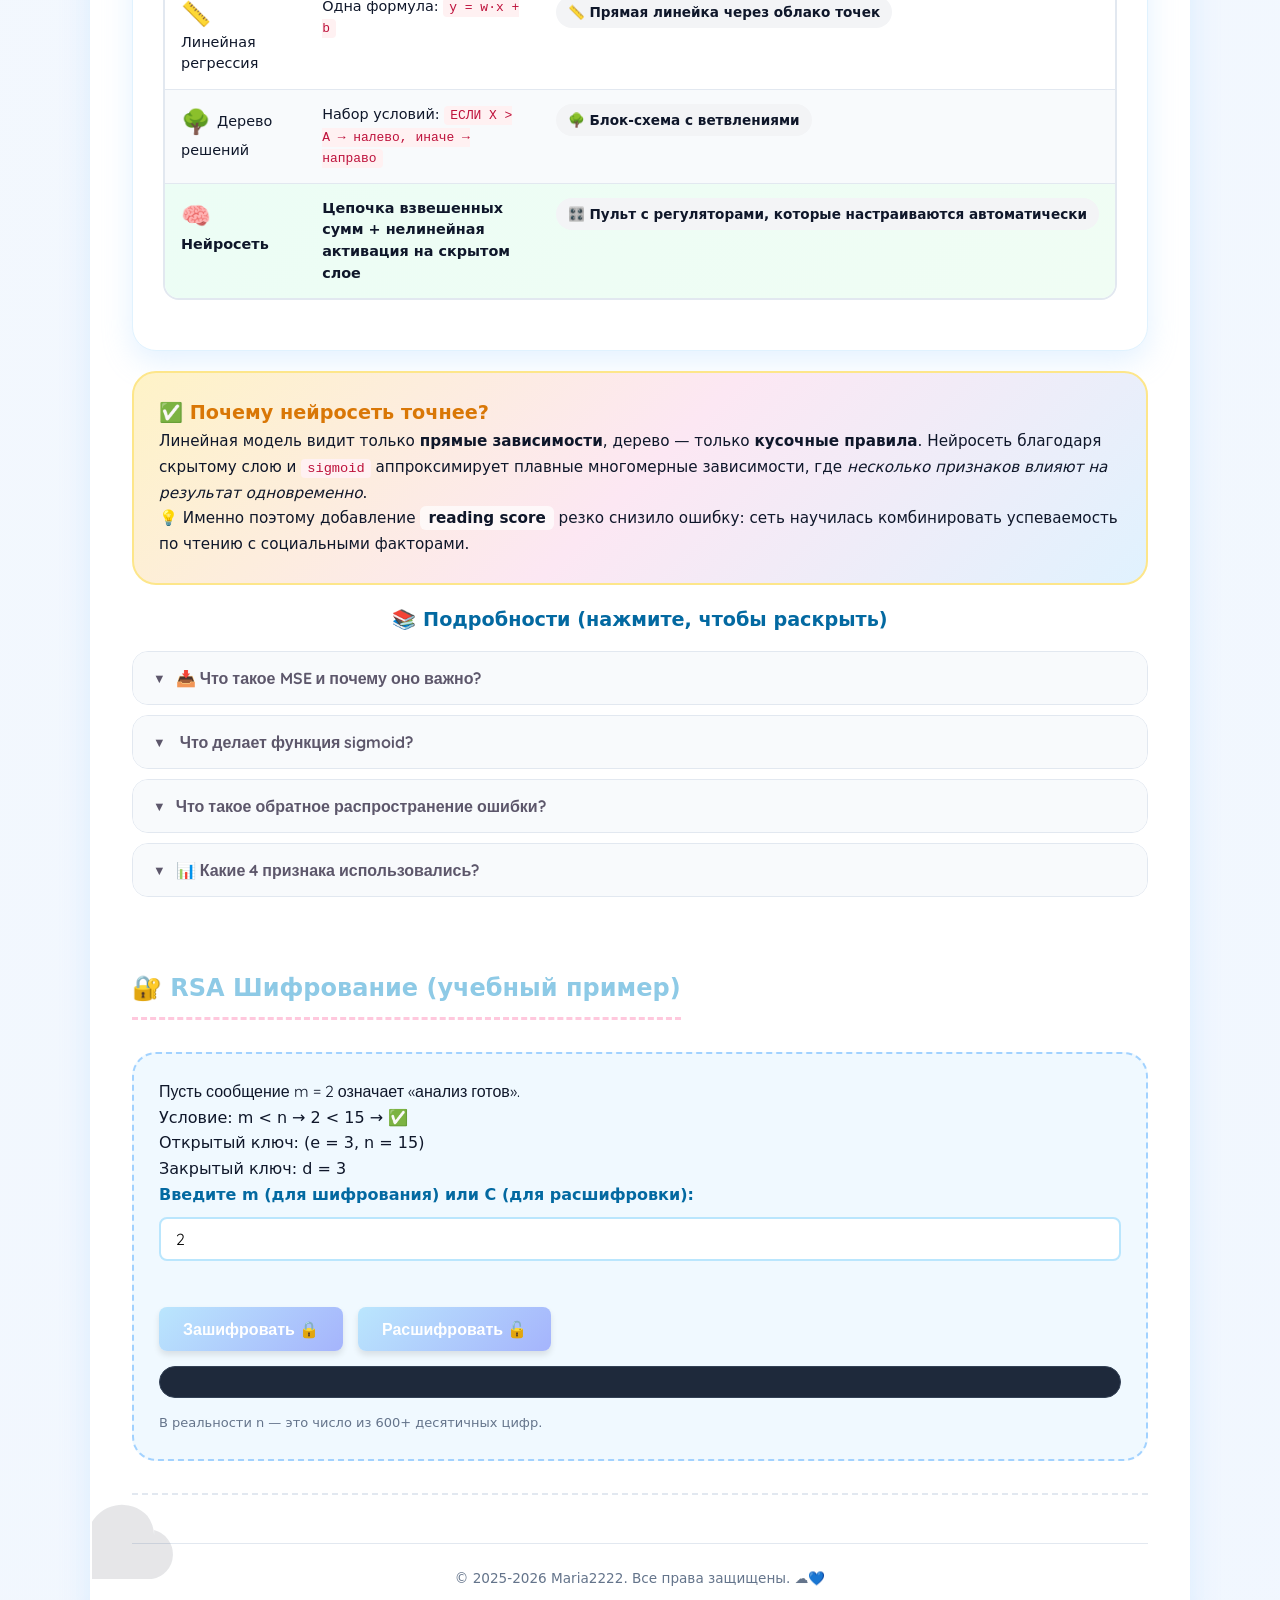
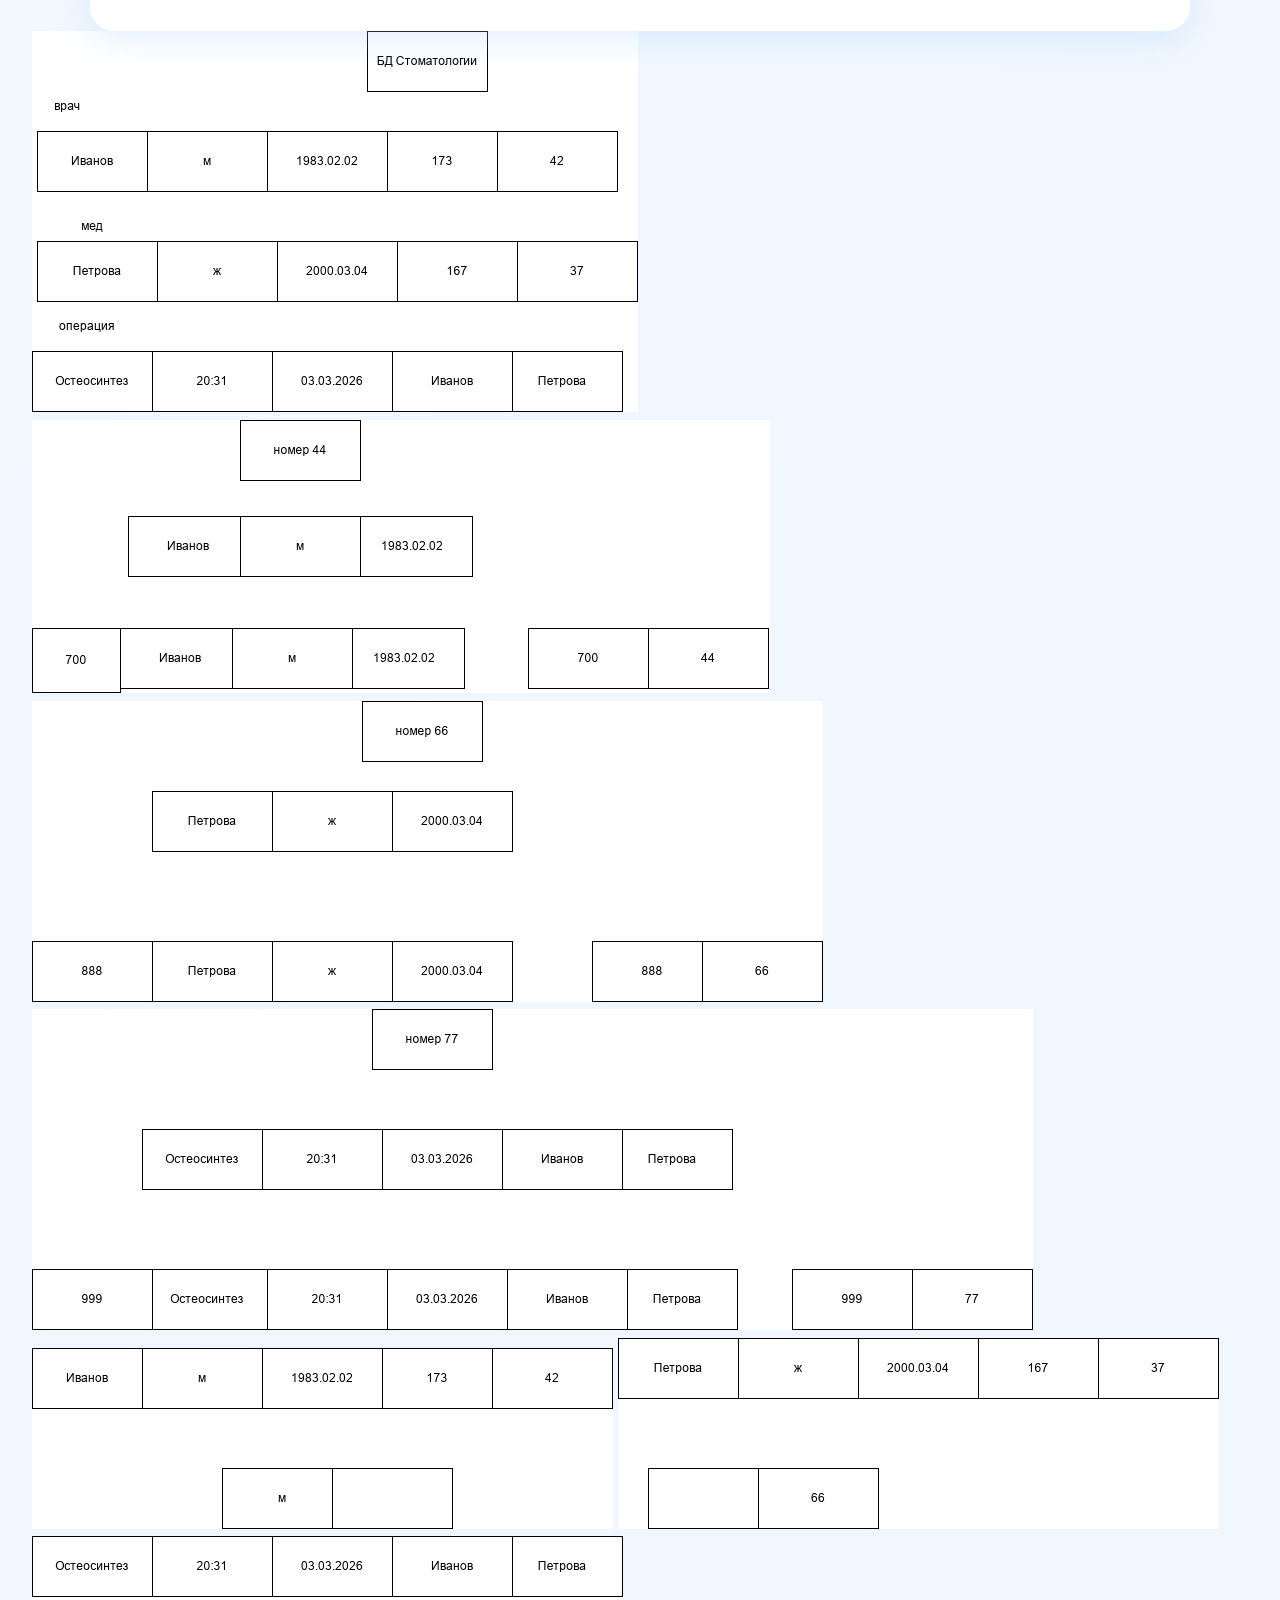
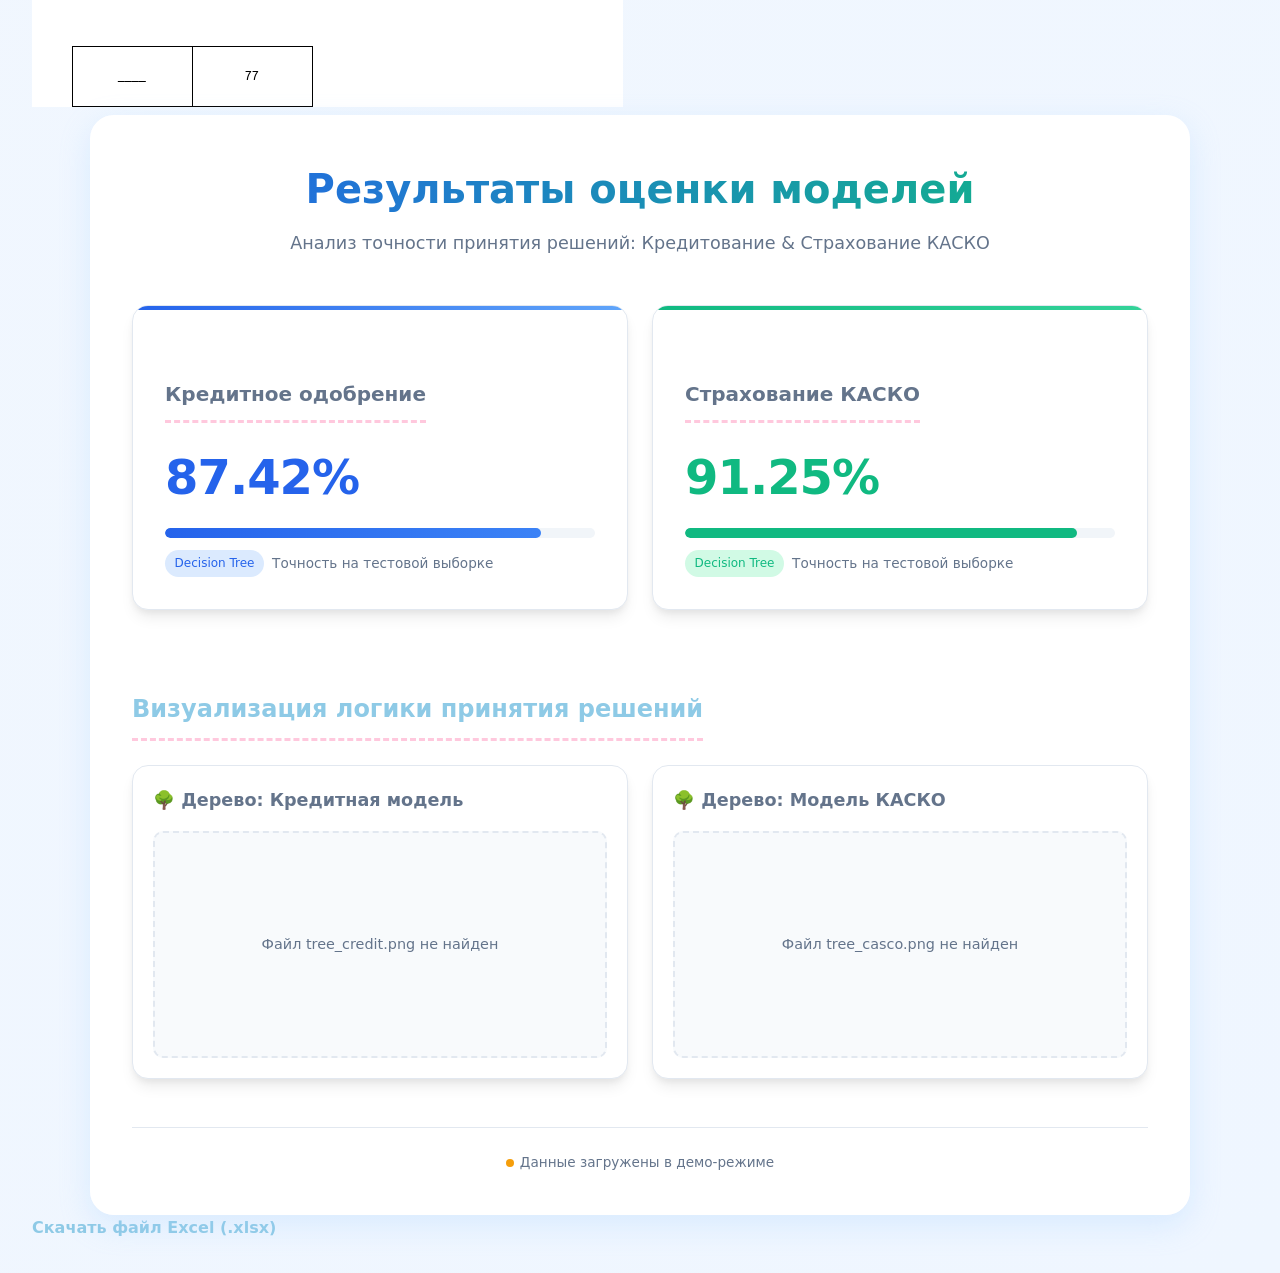
==== commit 8ccbd6f0: "Update index.html" ====
--- a/index.html
+++ b/index.html
@@ -1884,7 +1884,7 @@
 </body>
 </html>
 
-
+<a href="Icons/Табл проц 4.ods" download> Скачать файл Excel (.xlsx)</a>
 </body>
 </html>
 </body>
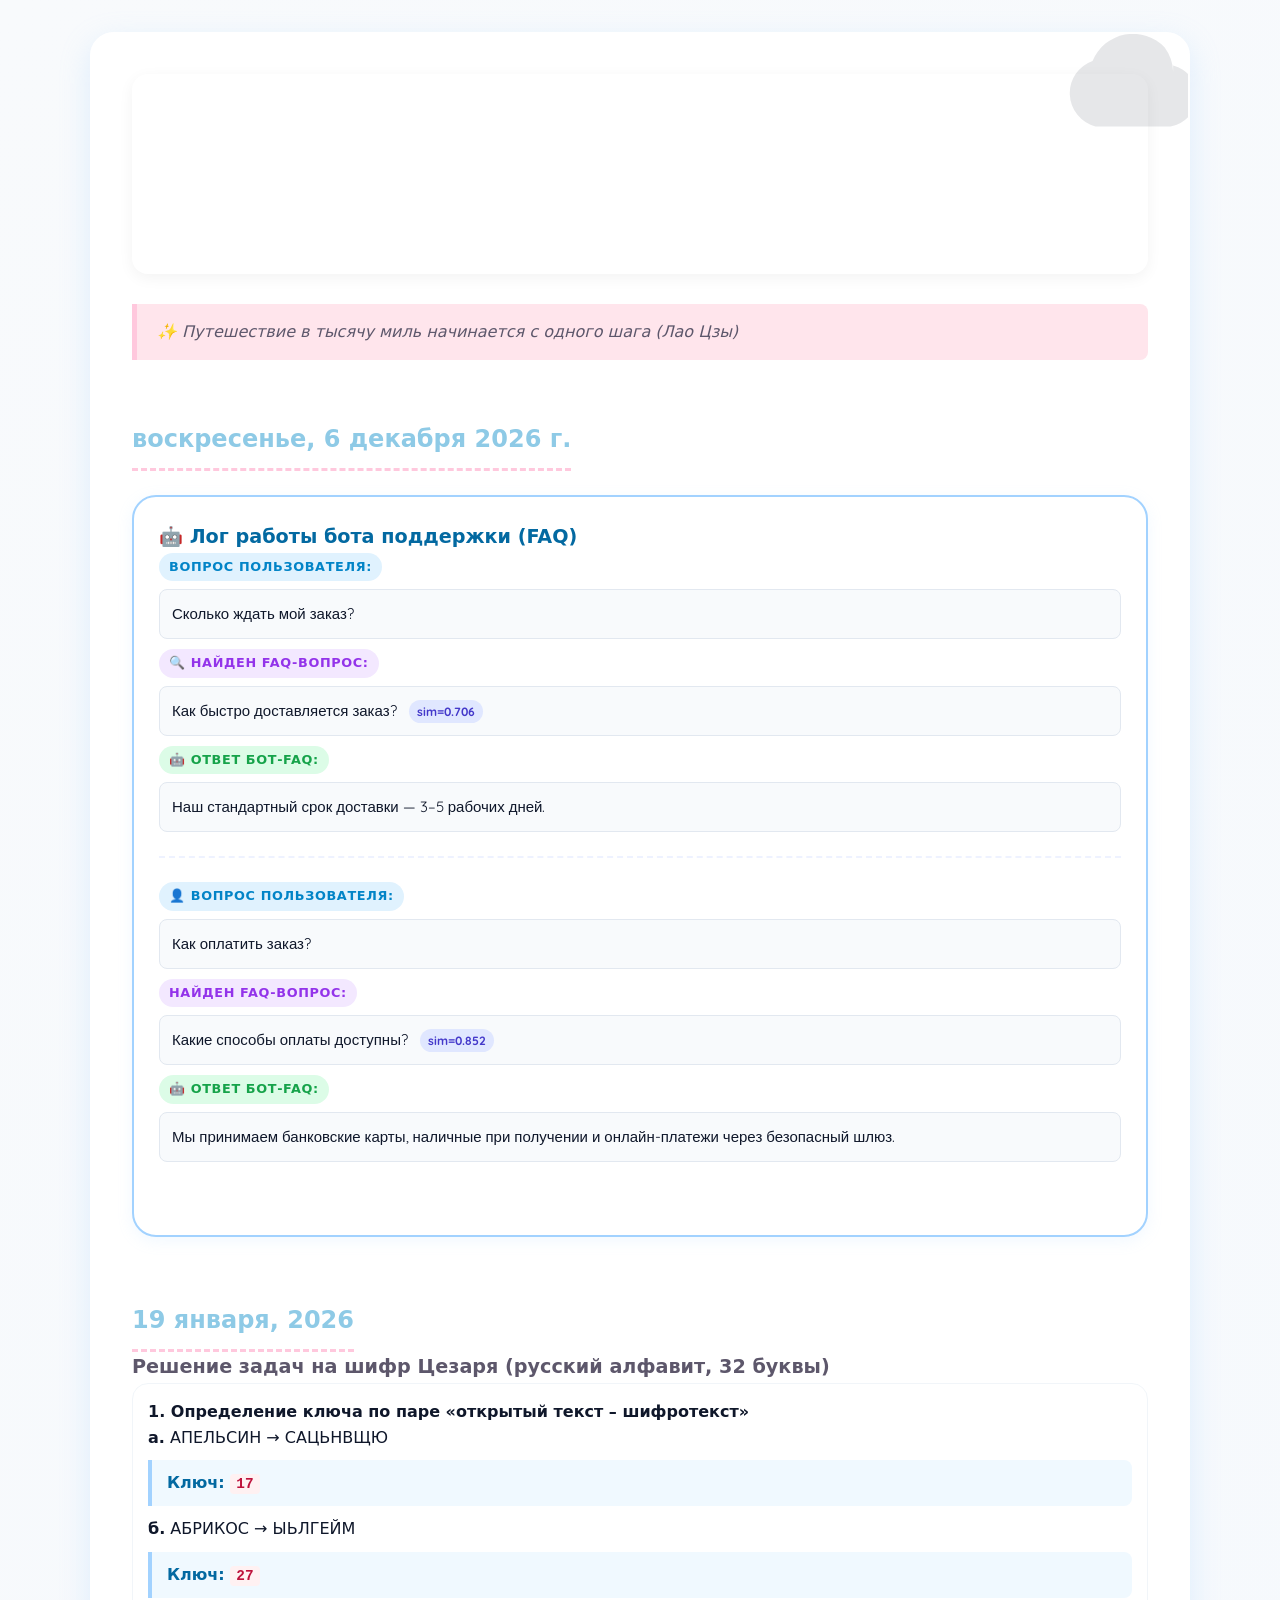
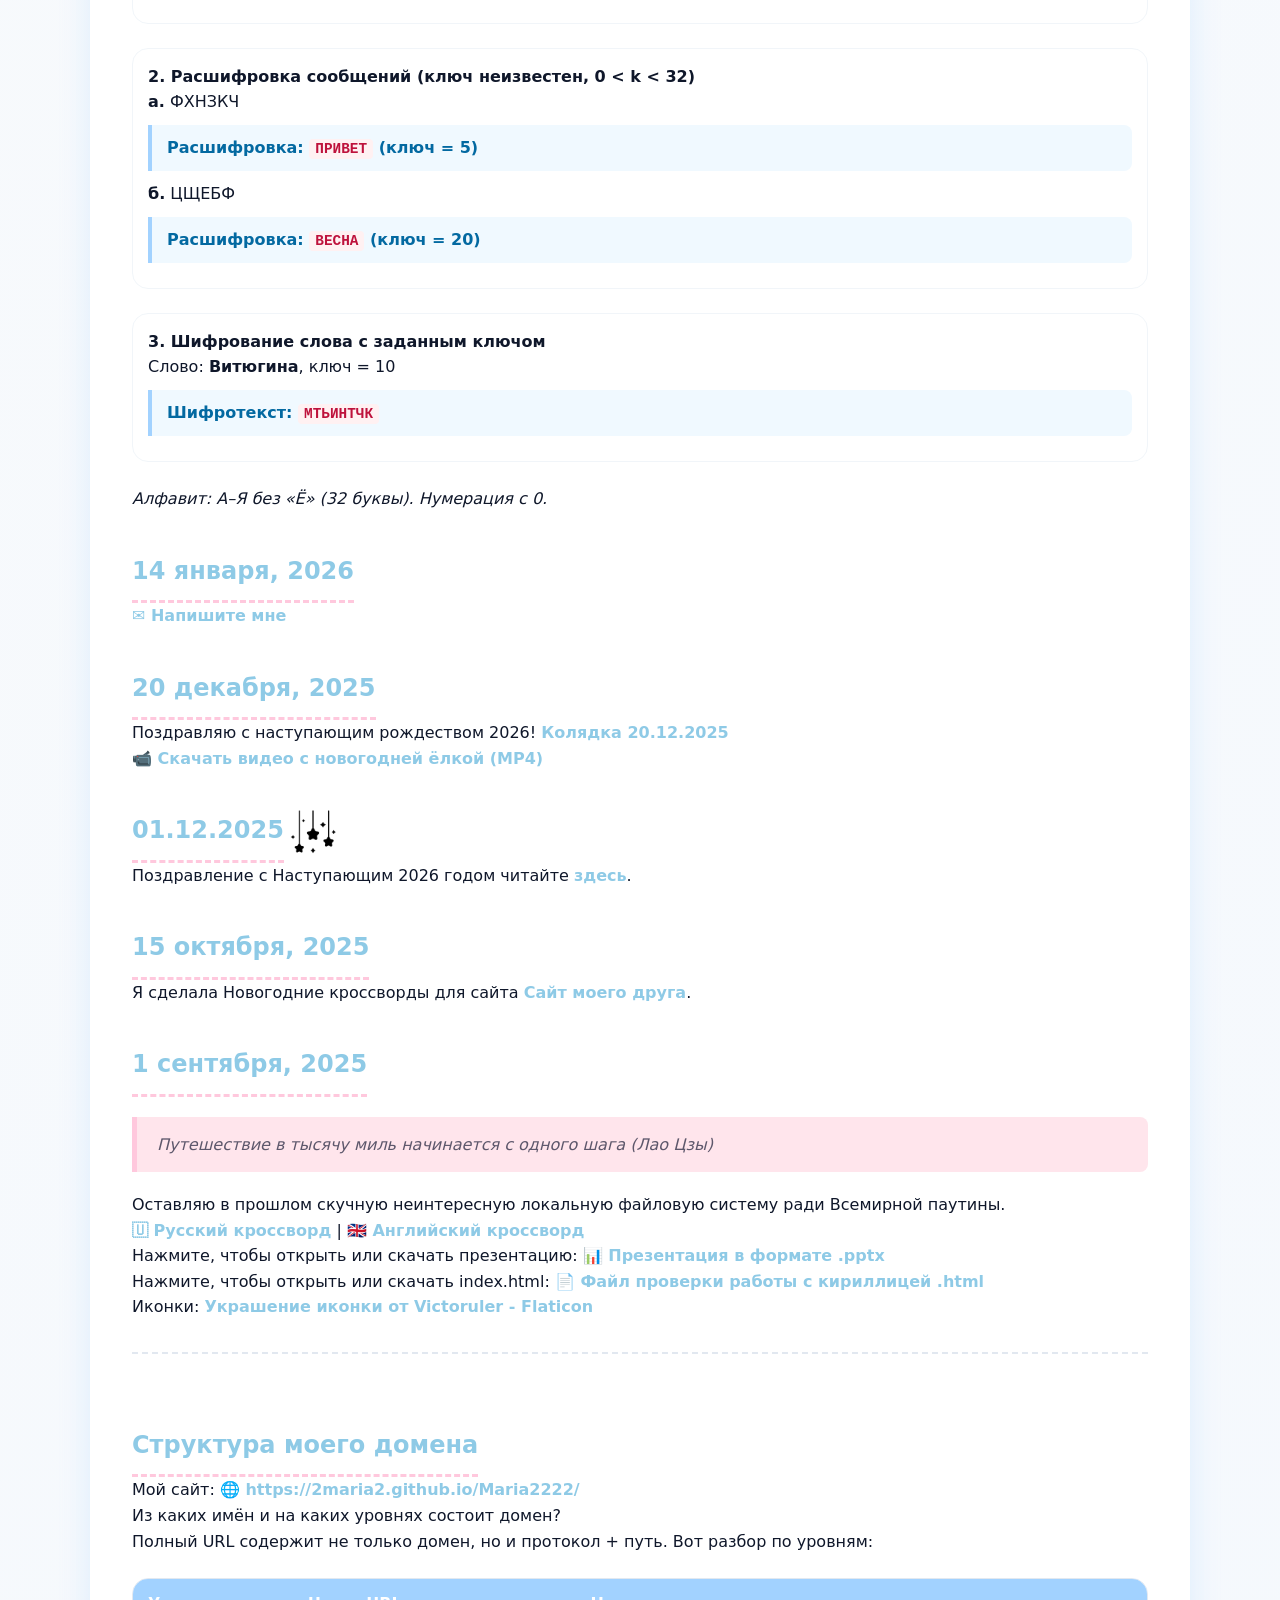
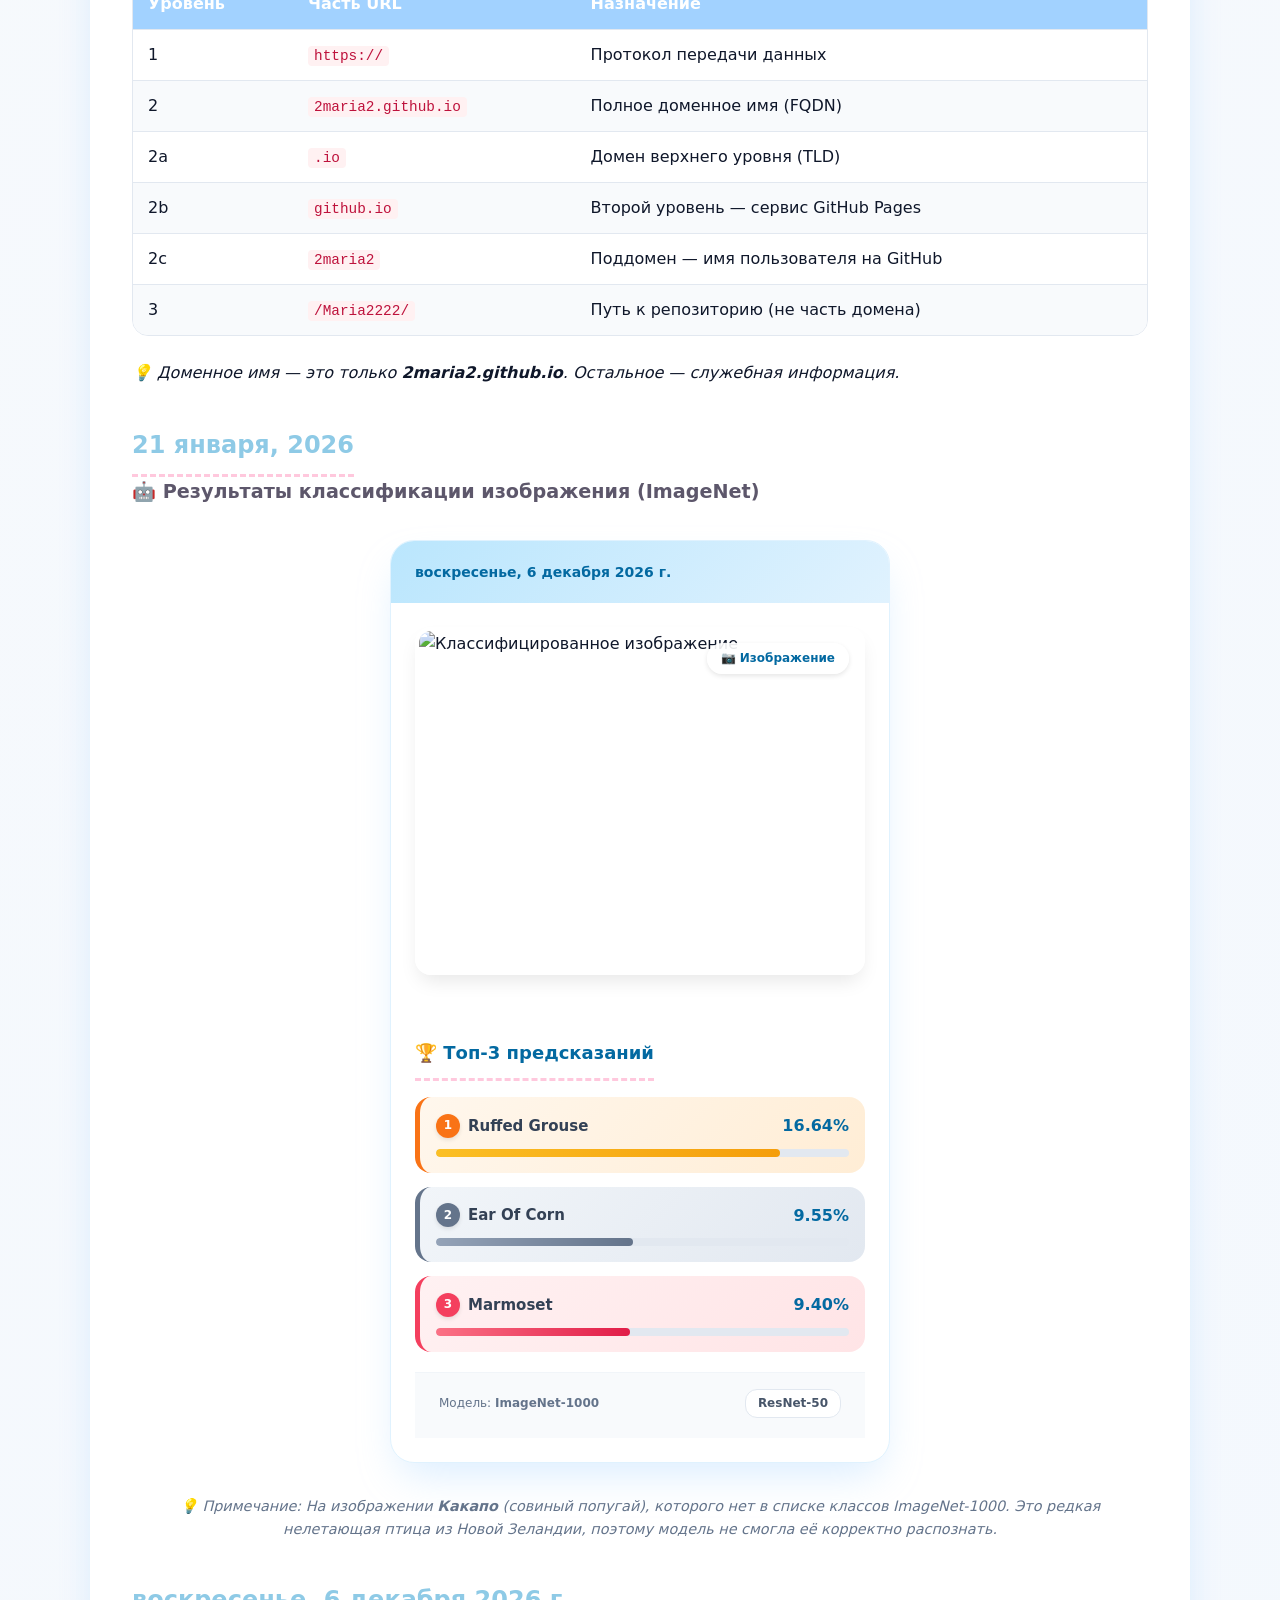
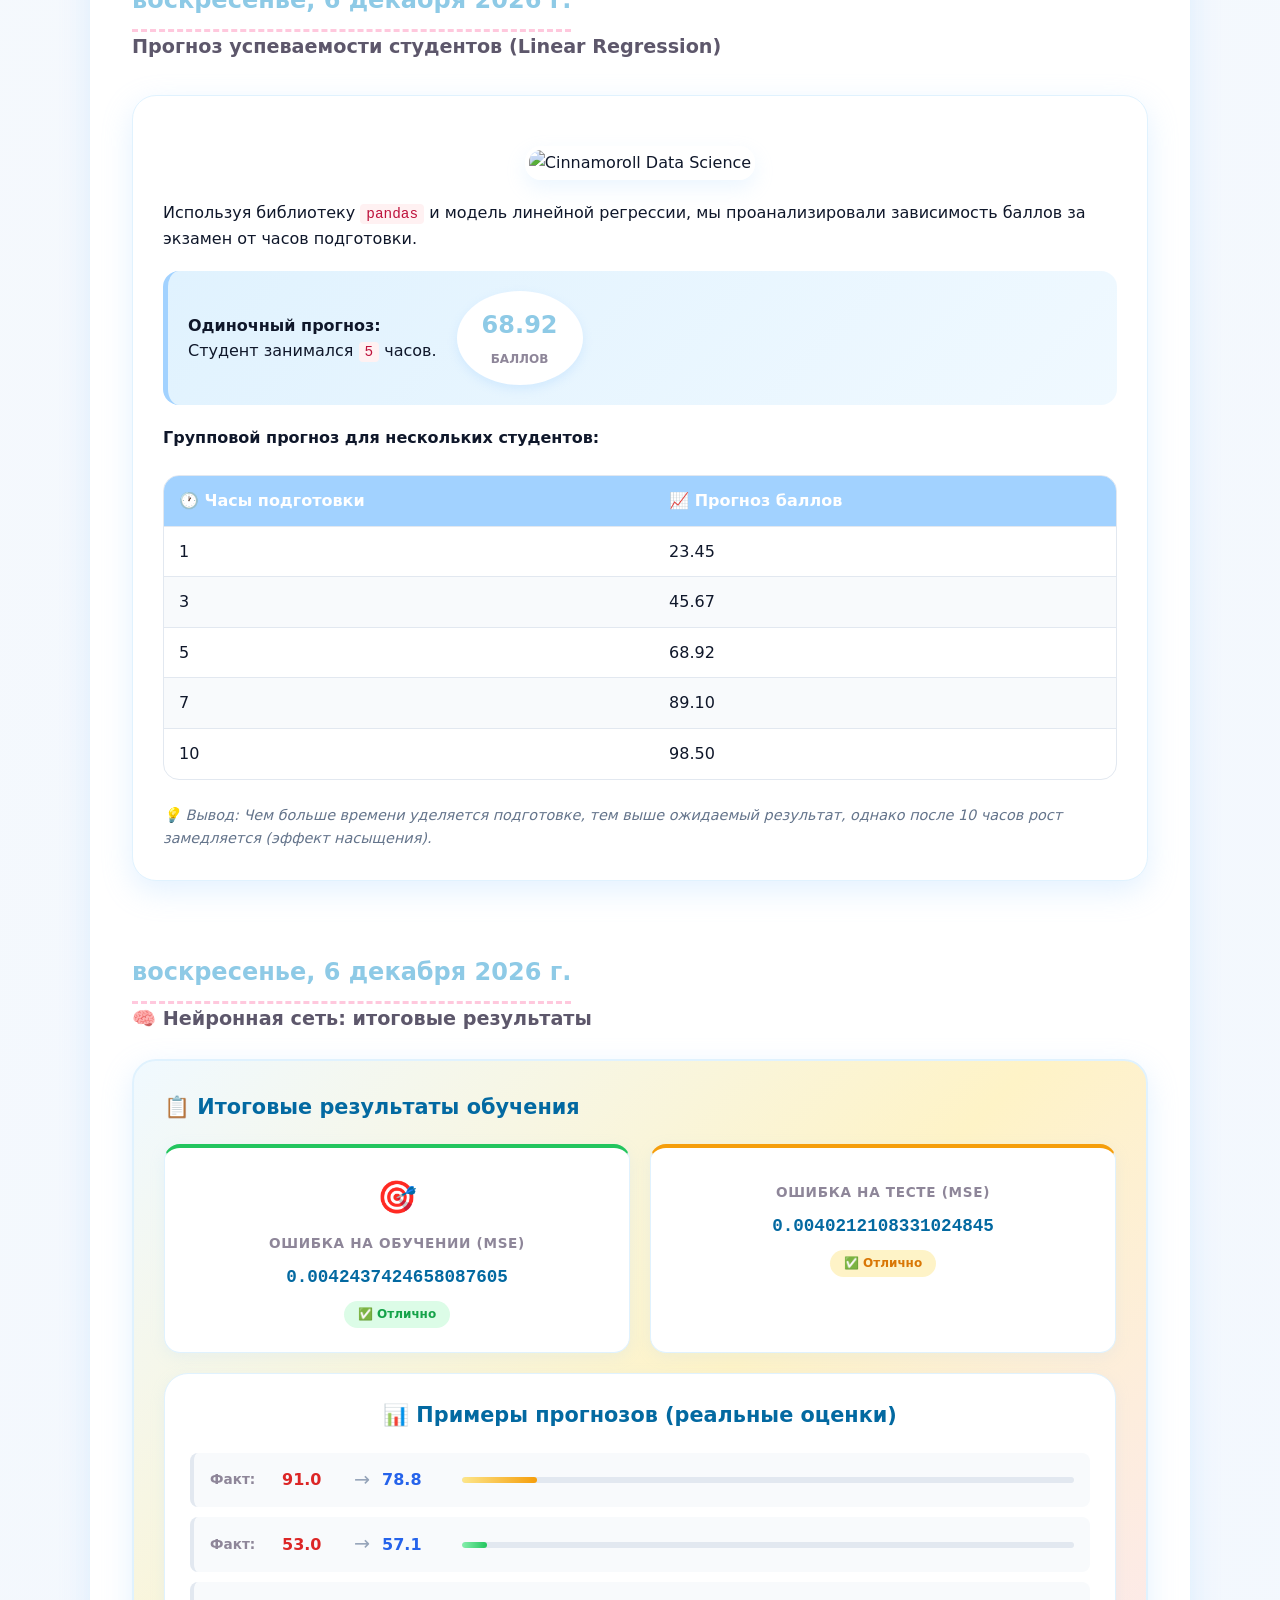
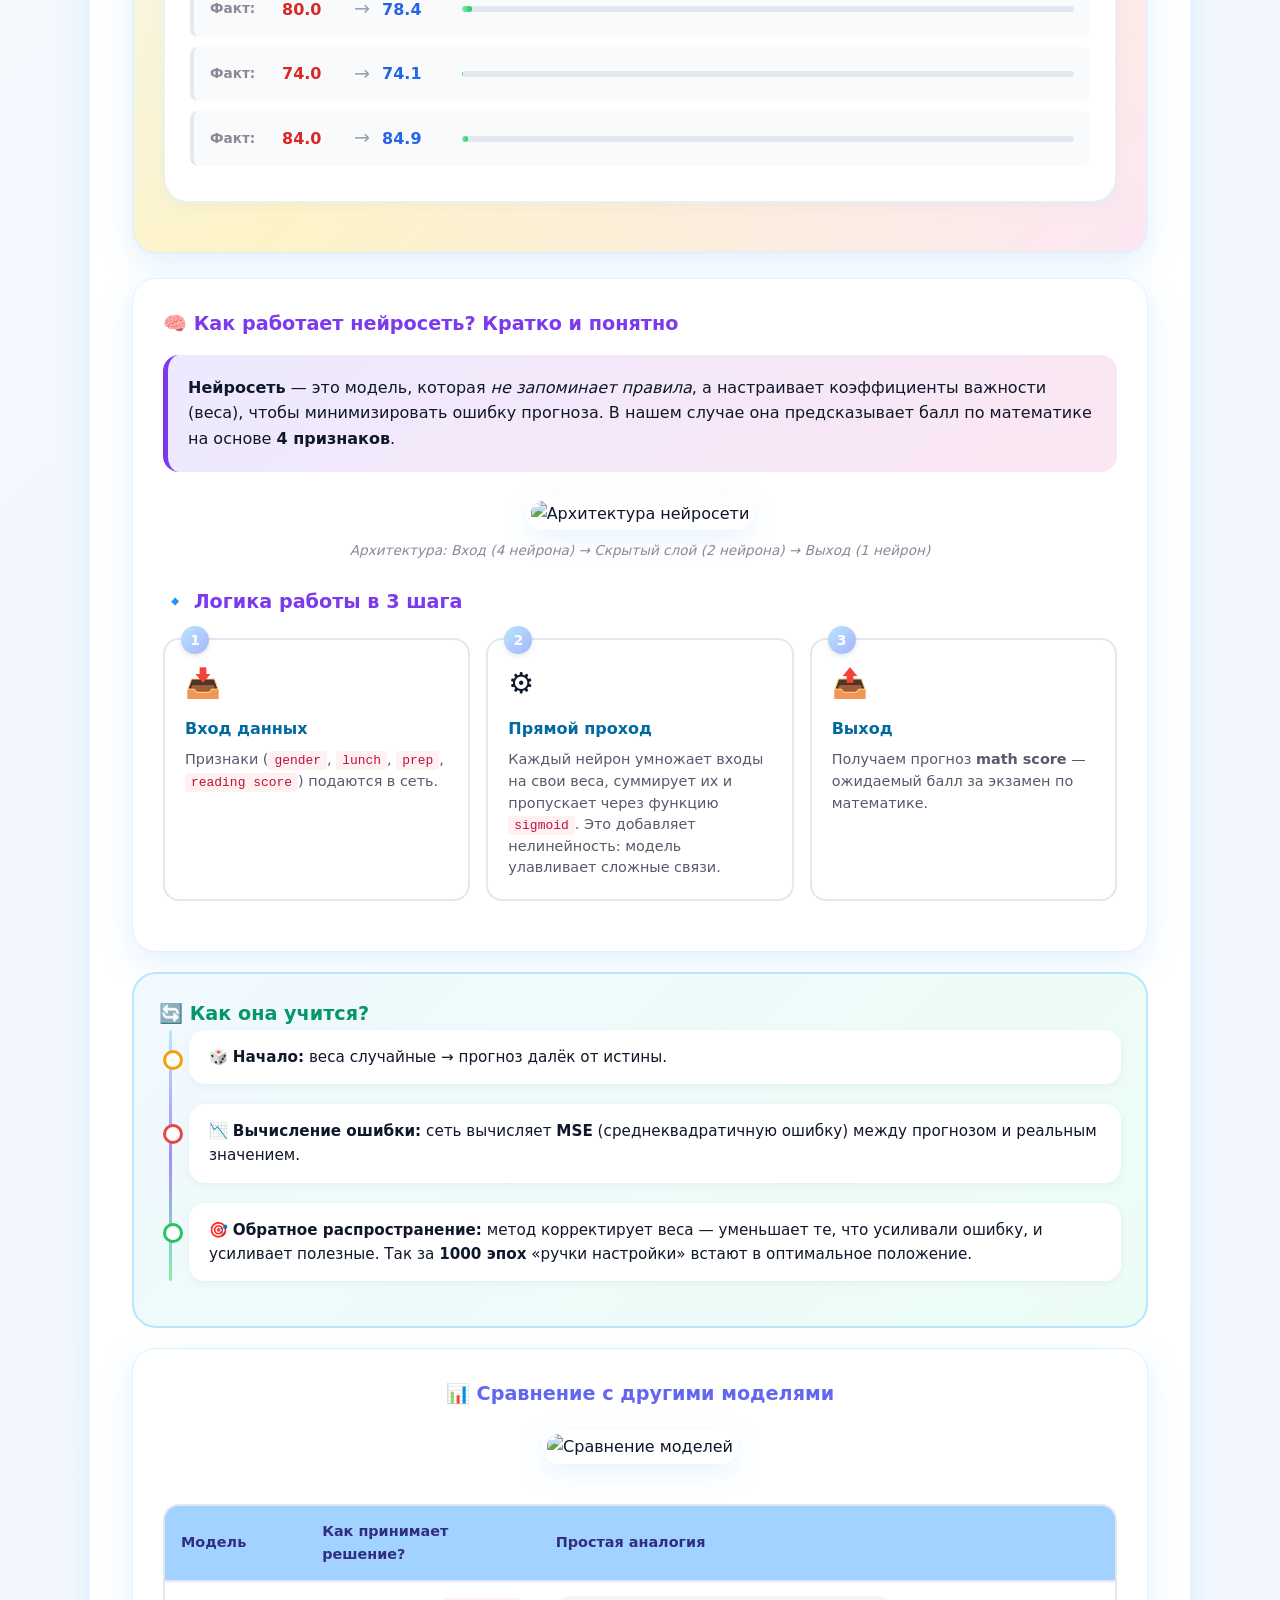
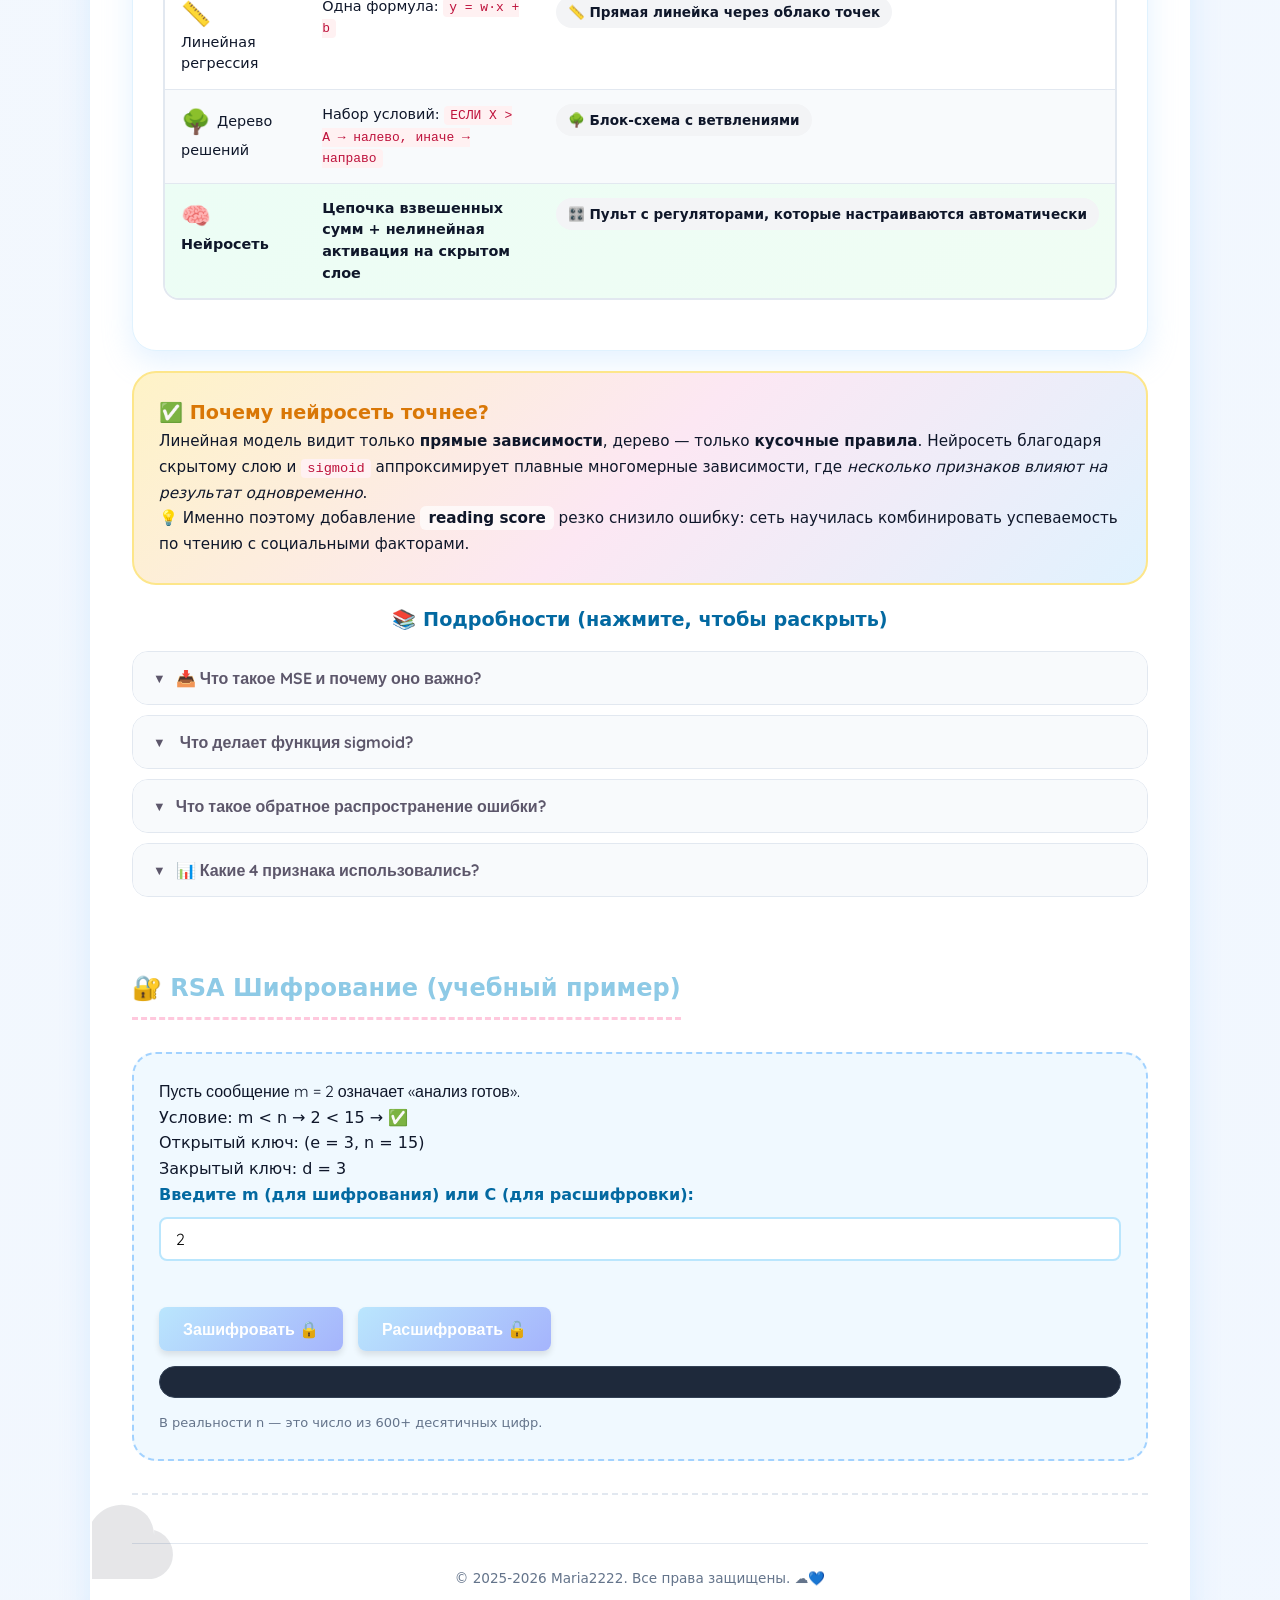
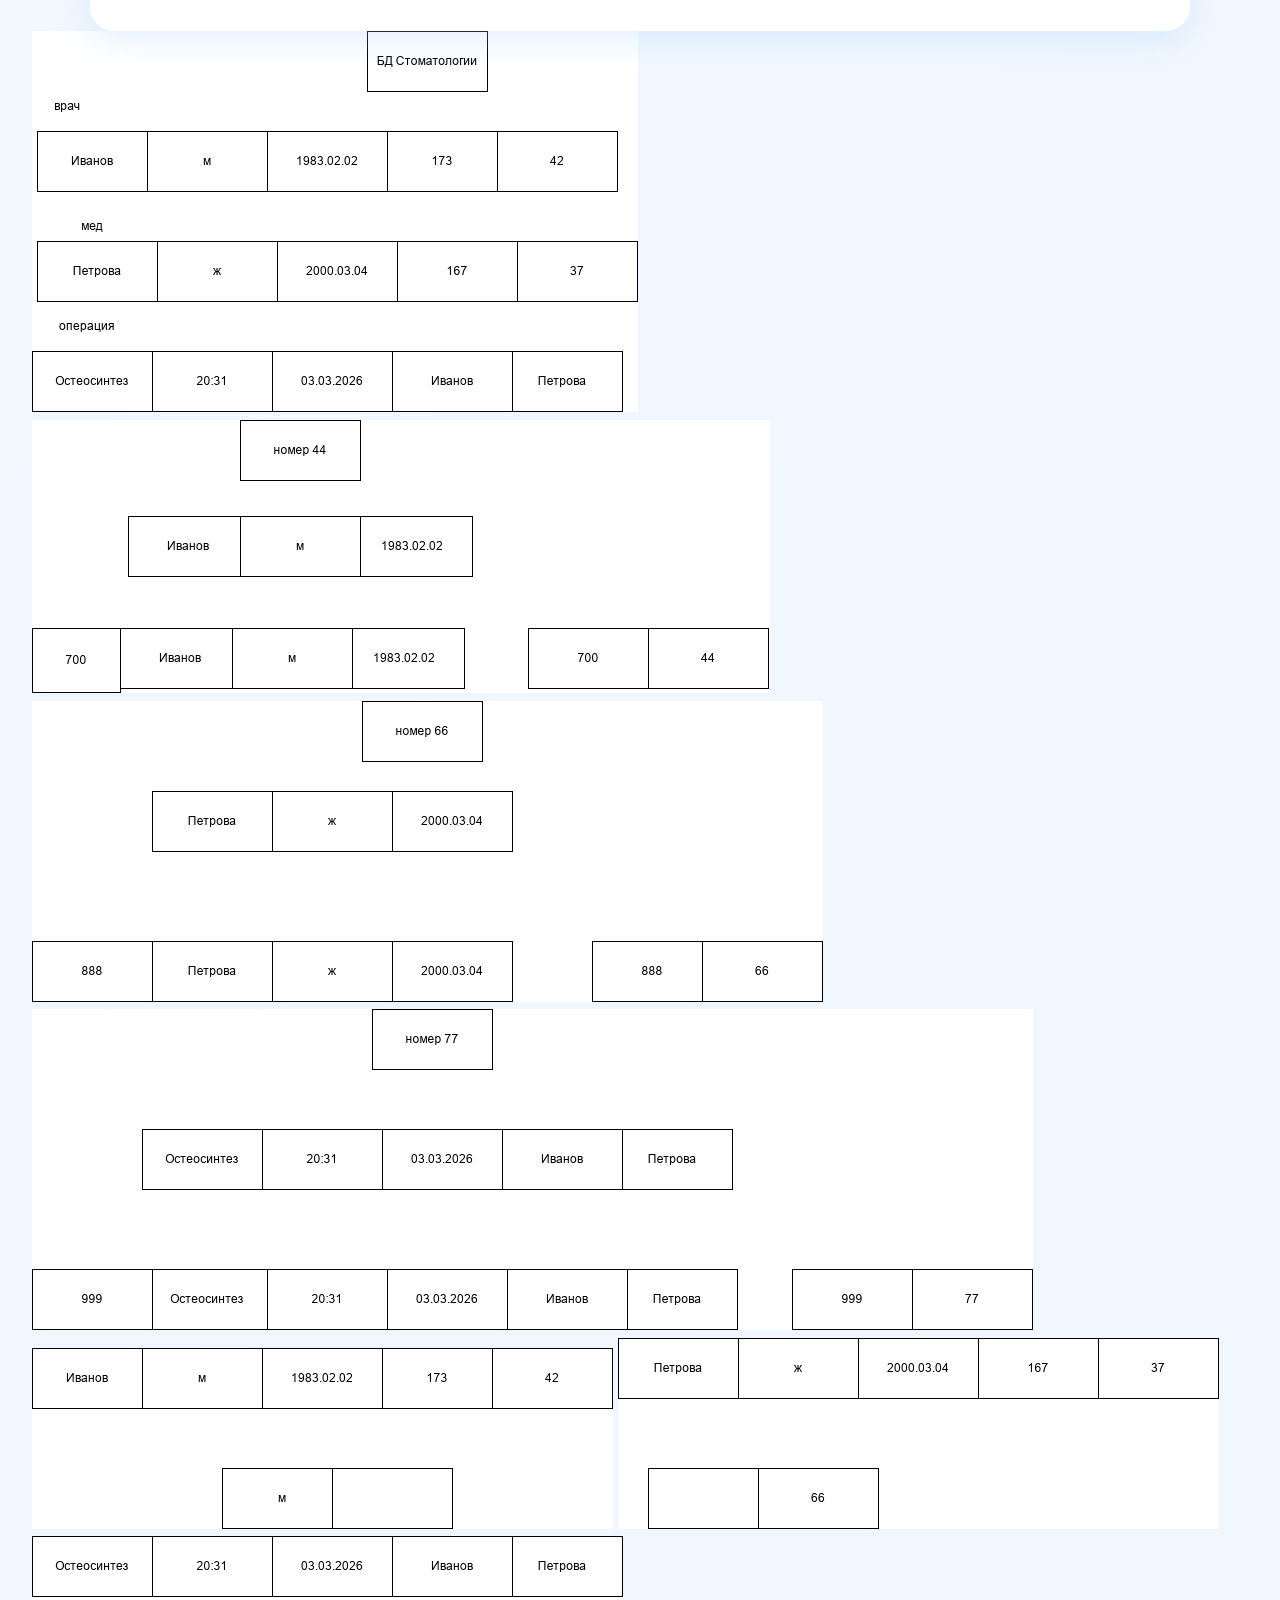
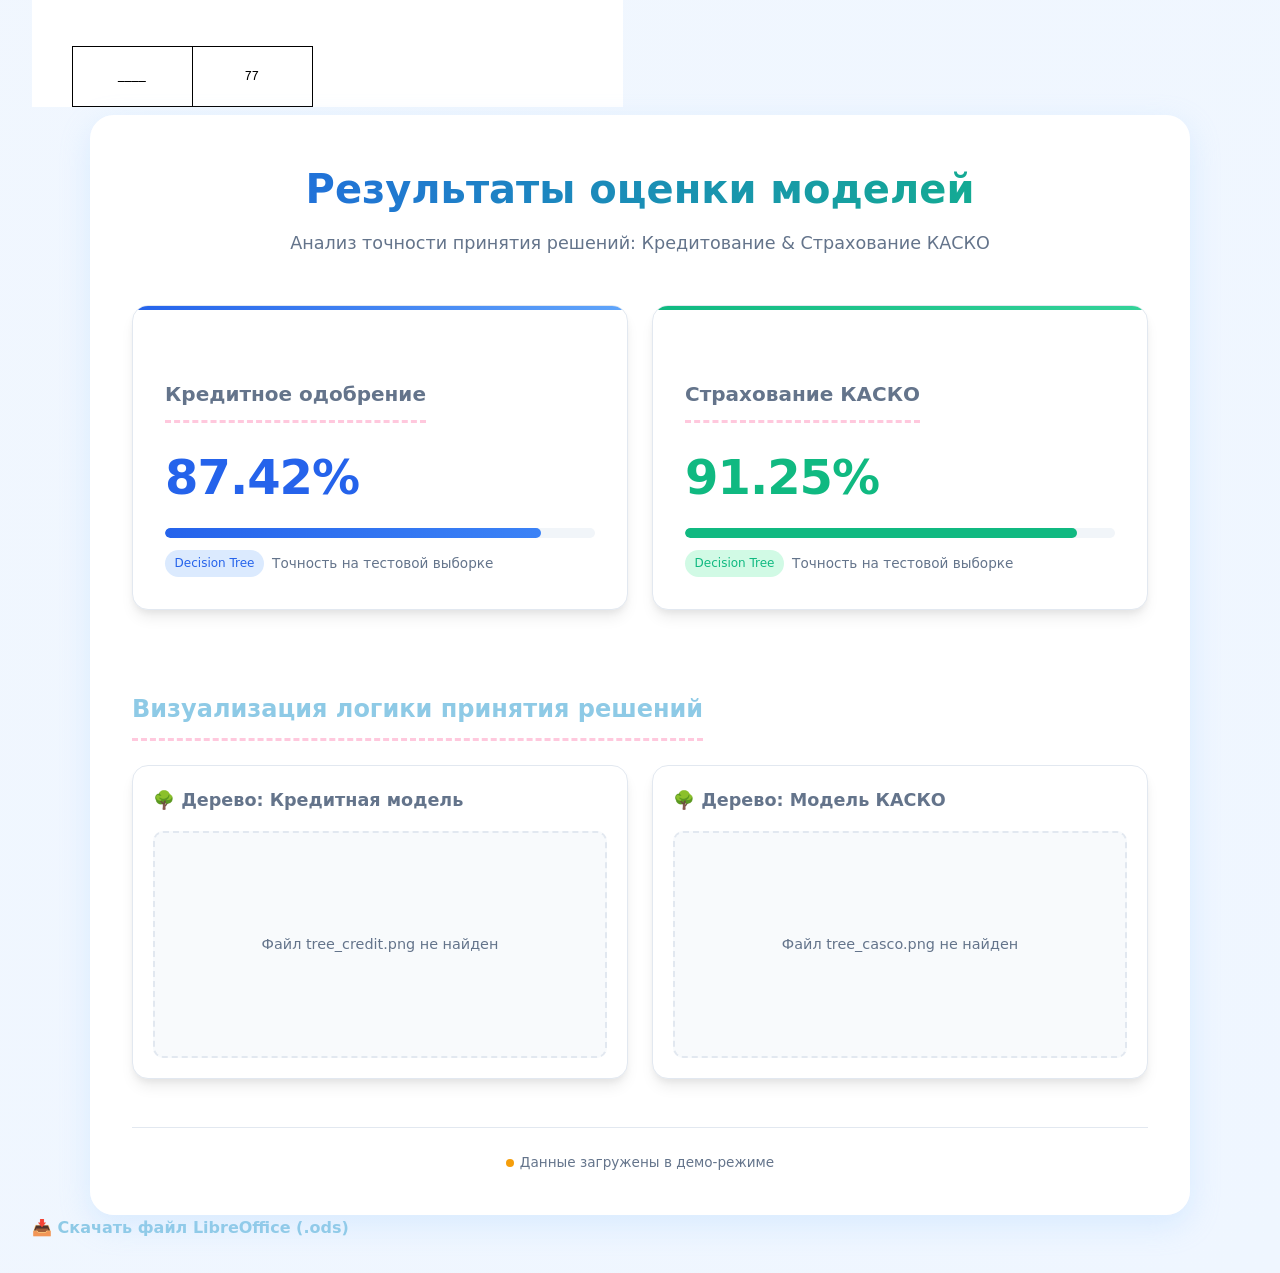
==== commit 2cfa16d2: "Update index.html" ====
--- a/index.html
+++ b/index.html
@@ -1883,10 +1883,15 @@
     </script>
 </body>
 </html>
-
-<a href="Icons/Табл проц 4.ods" download> Скачать файл Excel (.xlsx)</a>
+<!DOCTYPE html>
+<html lang="ru">
+<head>
+    <meta charset="UTF-8">
+    <title>Скачать Excel файл</title>
+</head>
+<body>
+  <p><a href="Icons/Табл проц 4.ods" download>📥 Скачать файл LibreOffice (.ods)</a></p>
 </body>
 </html>
-</body>
-</html>
-
+
+
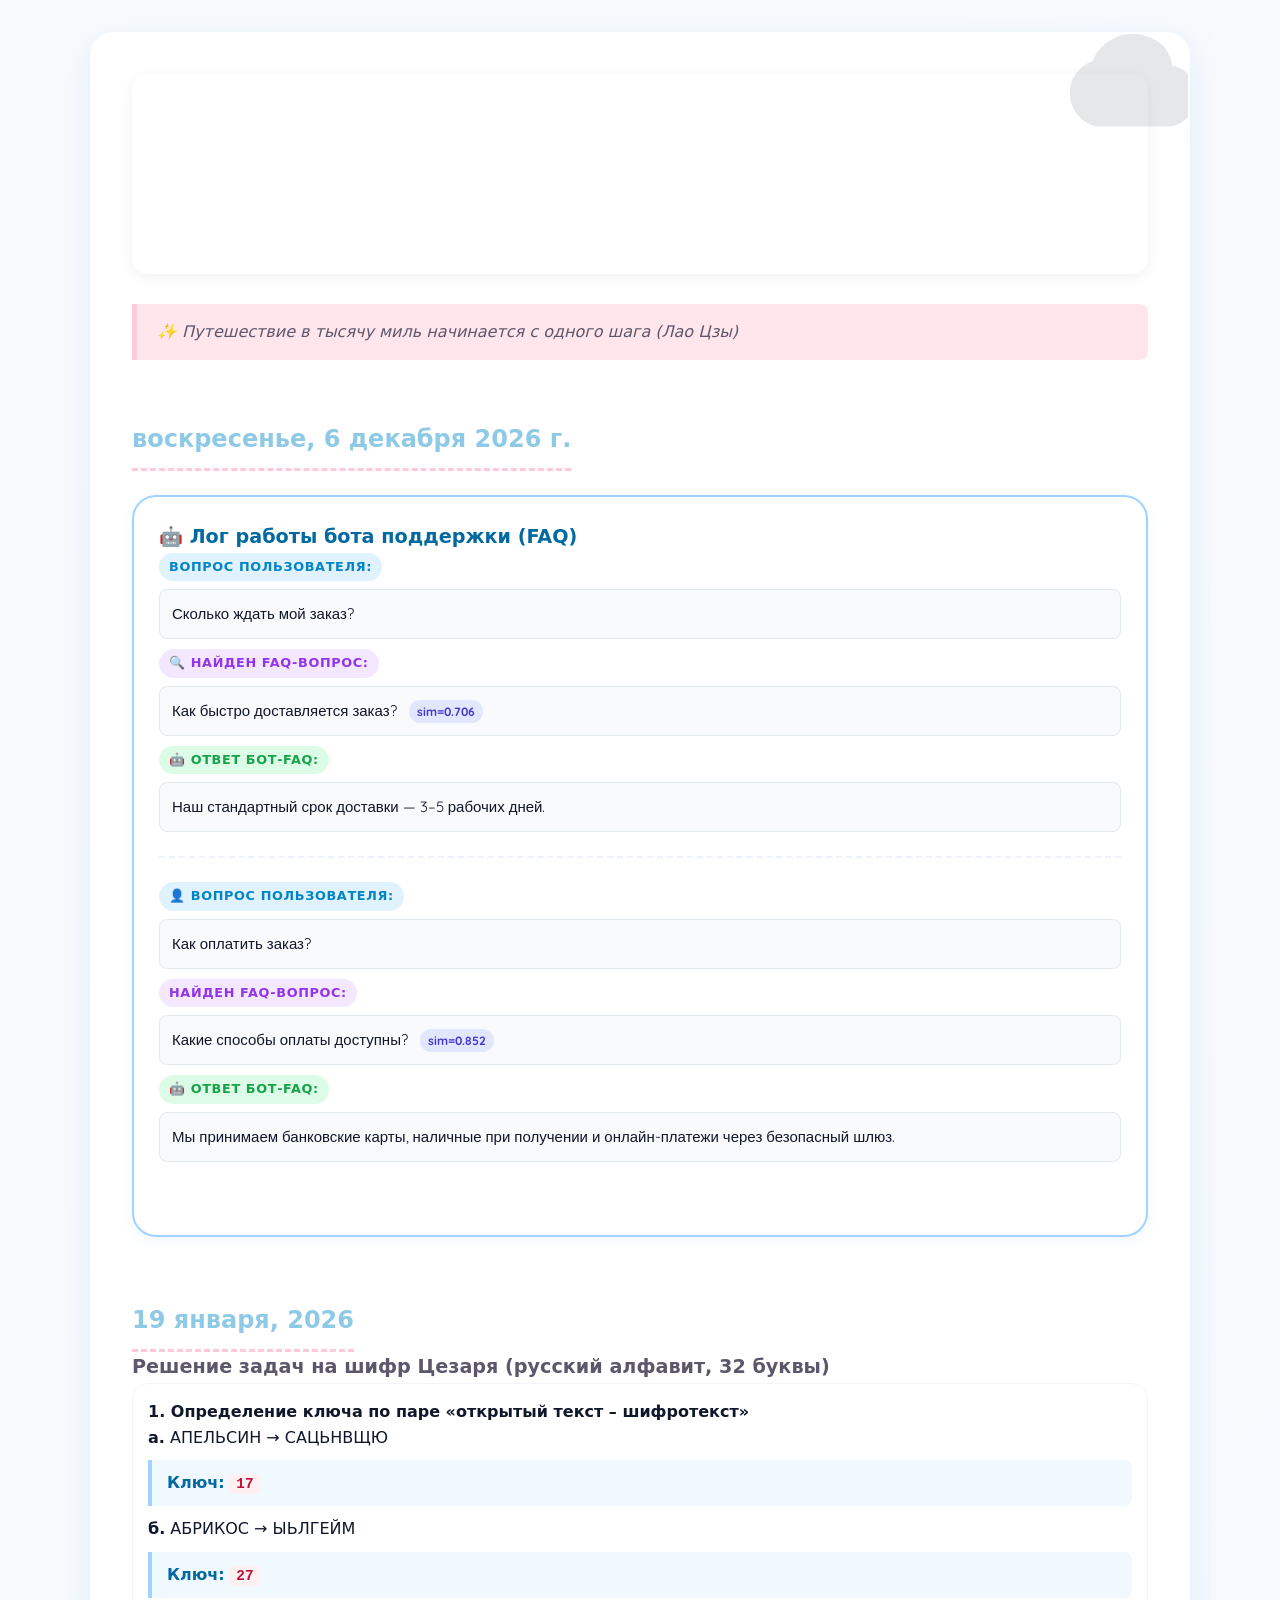
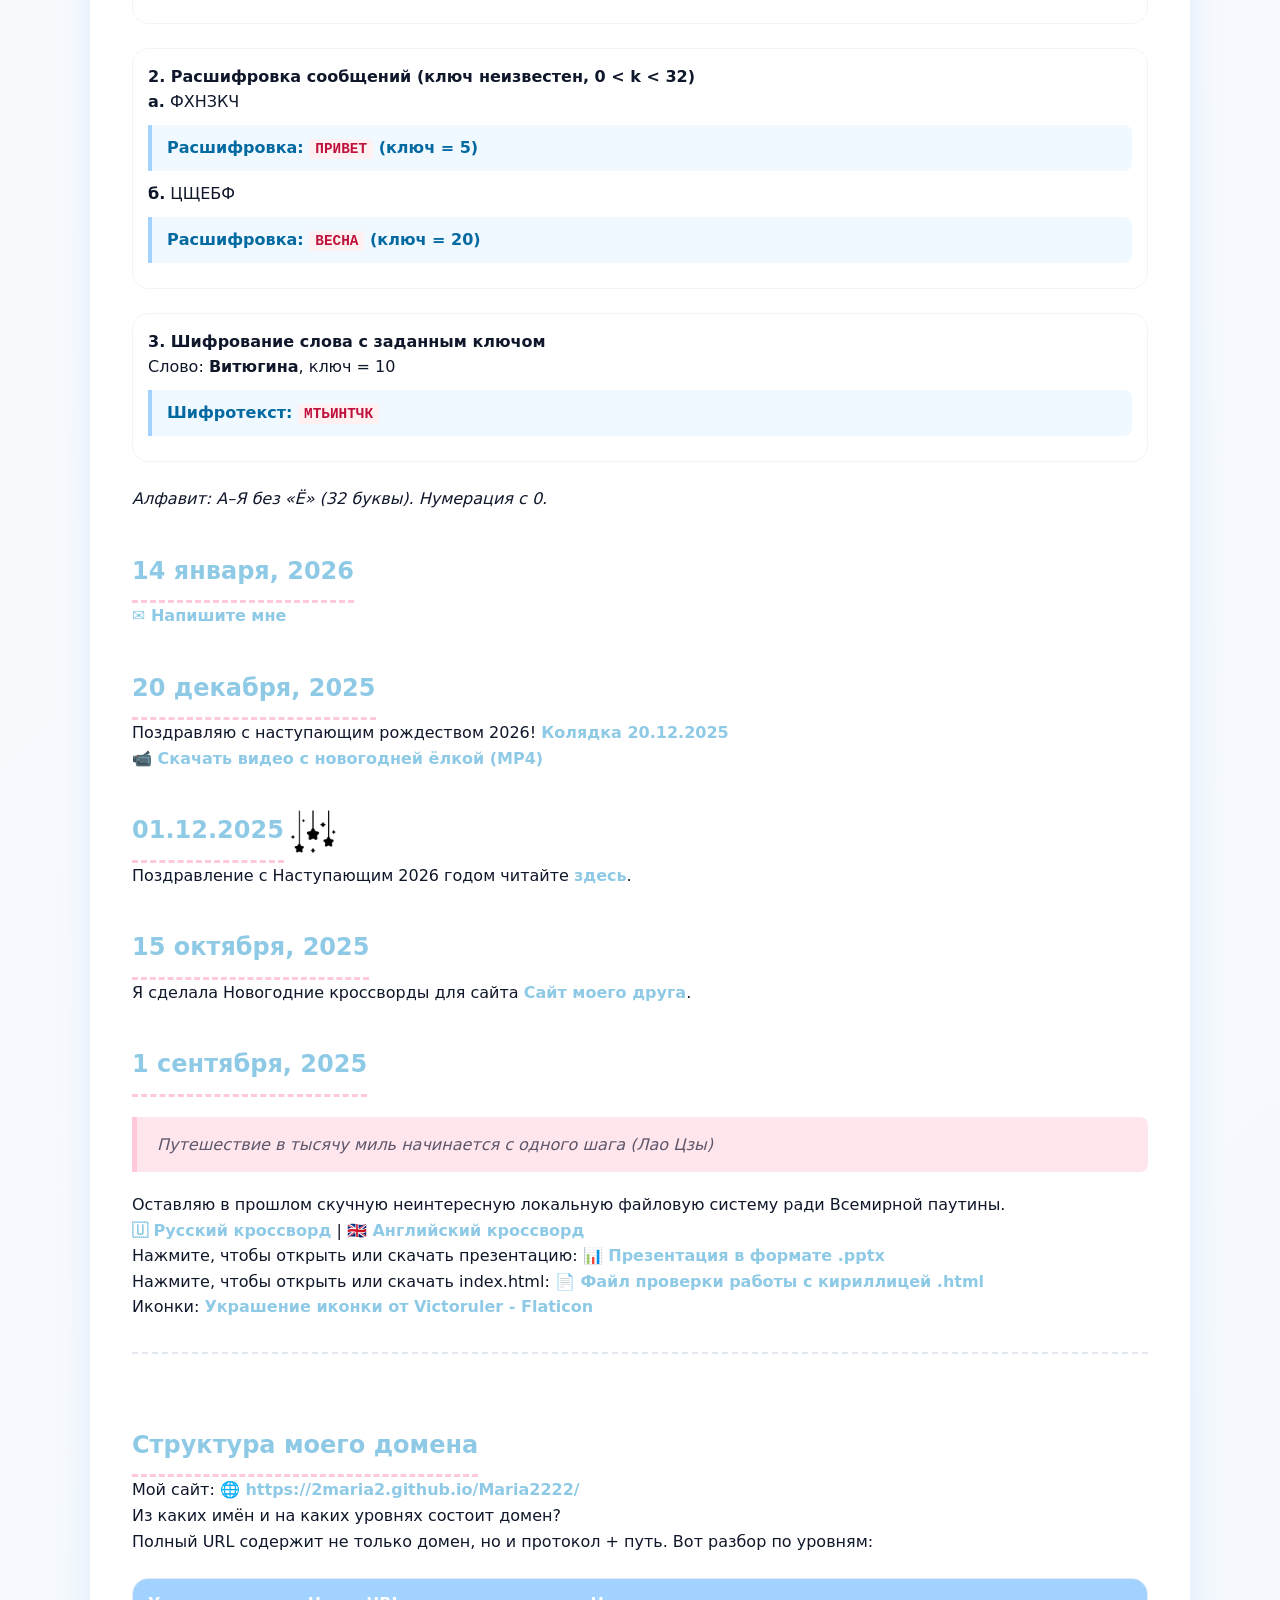
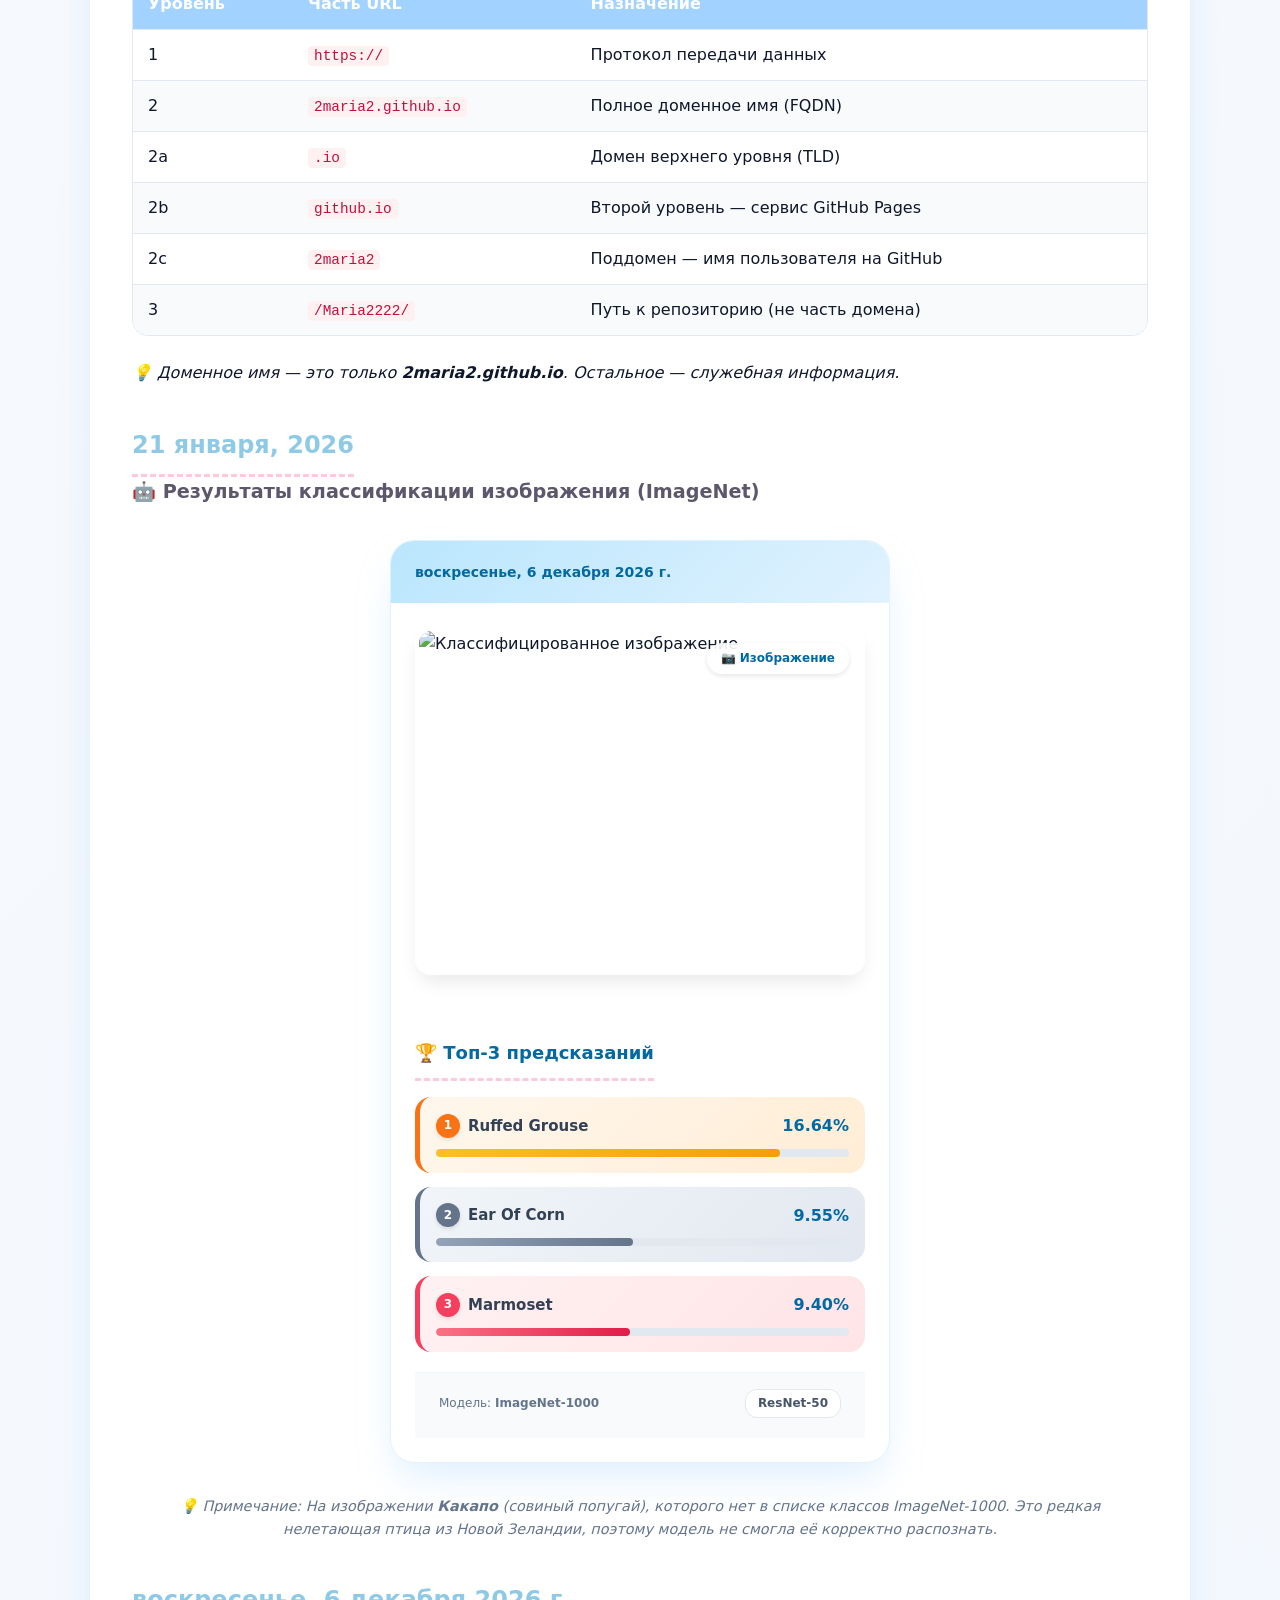
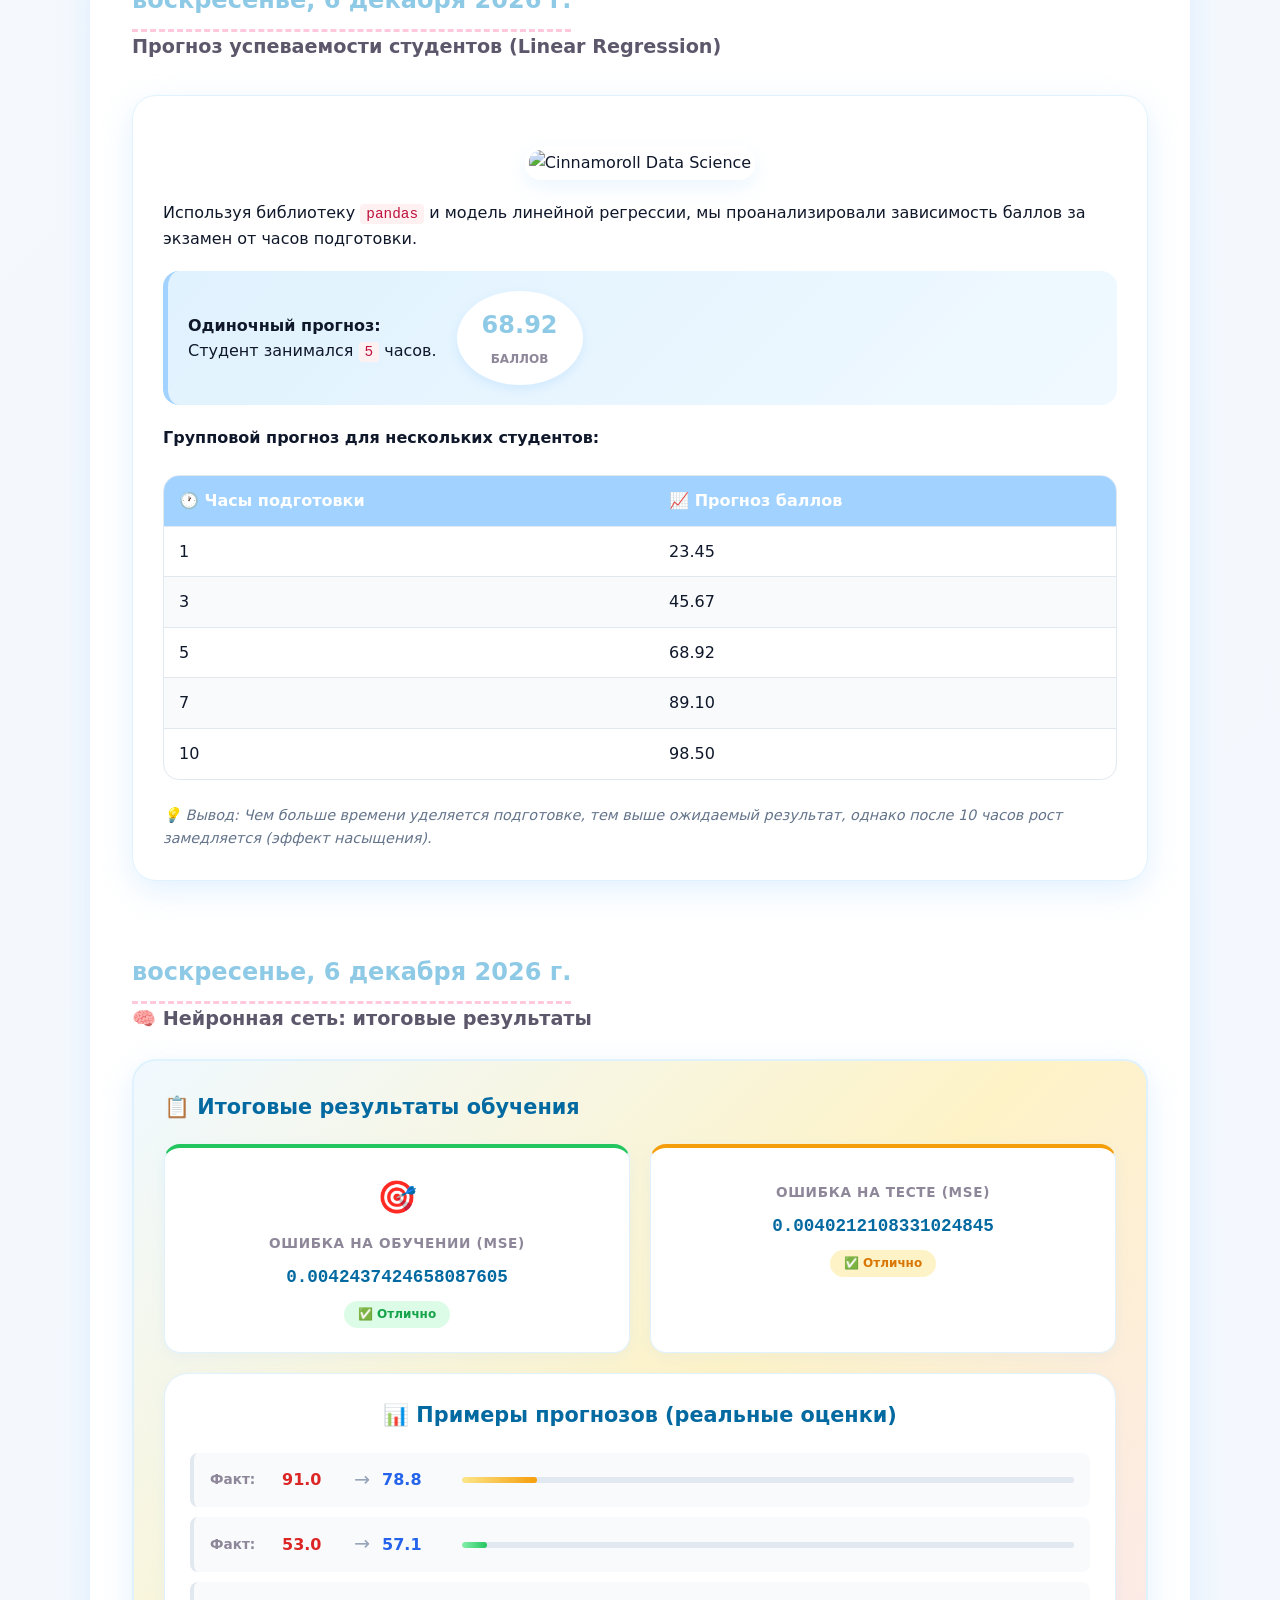
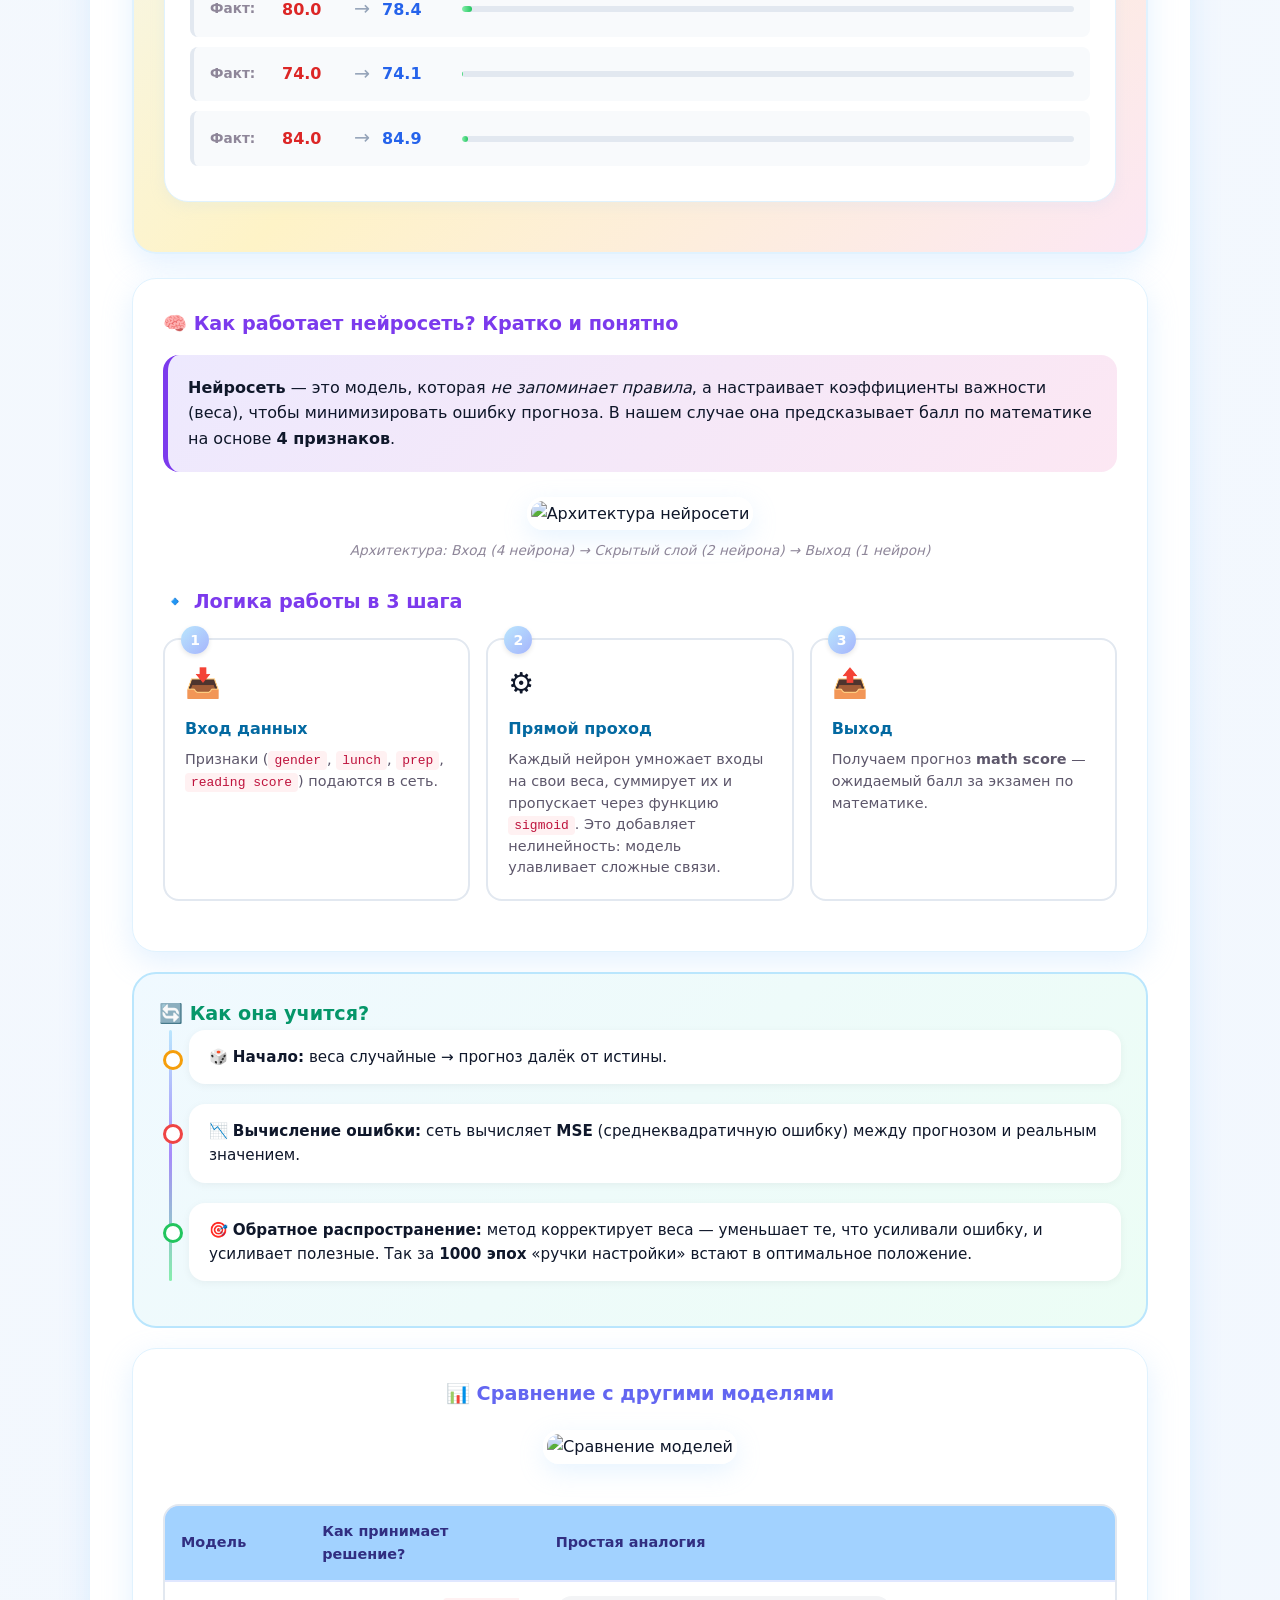
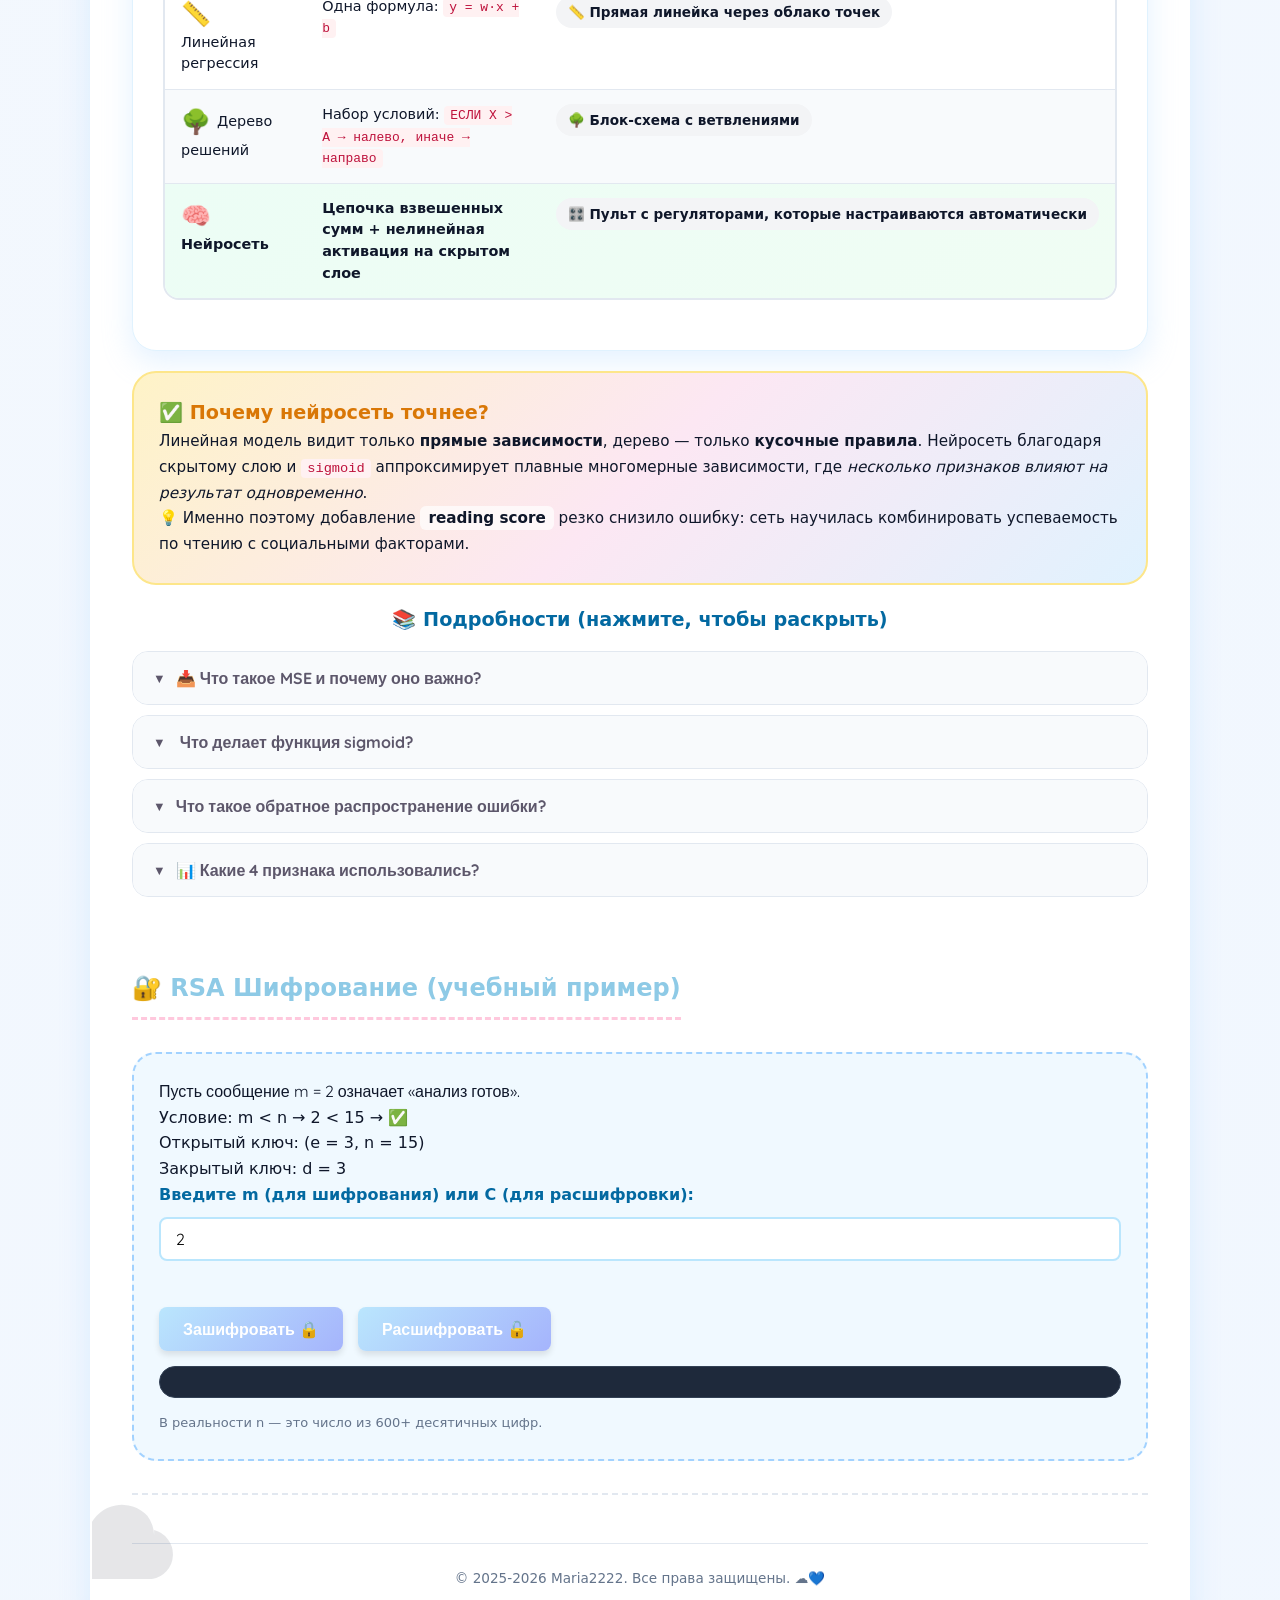
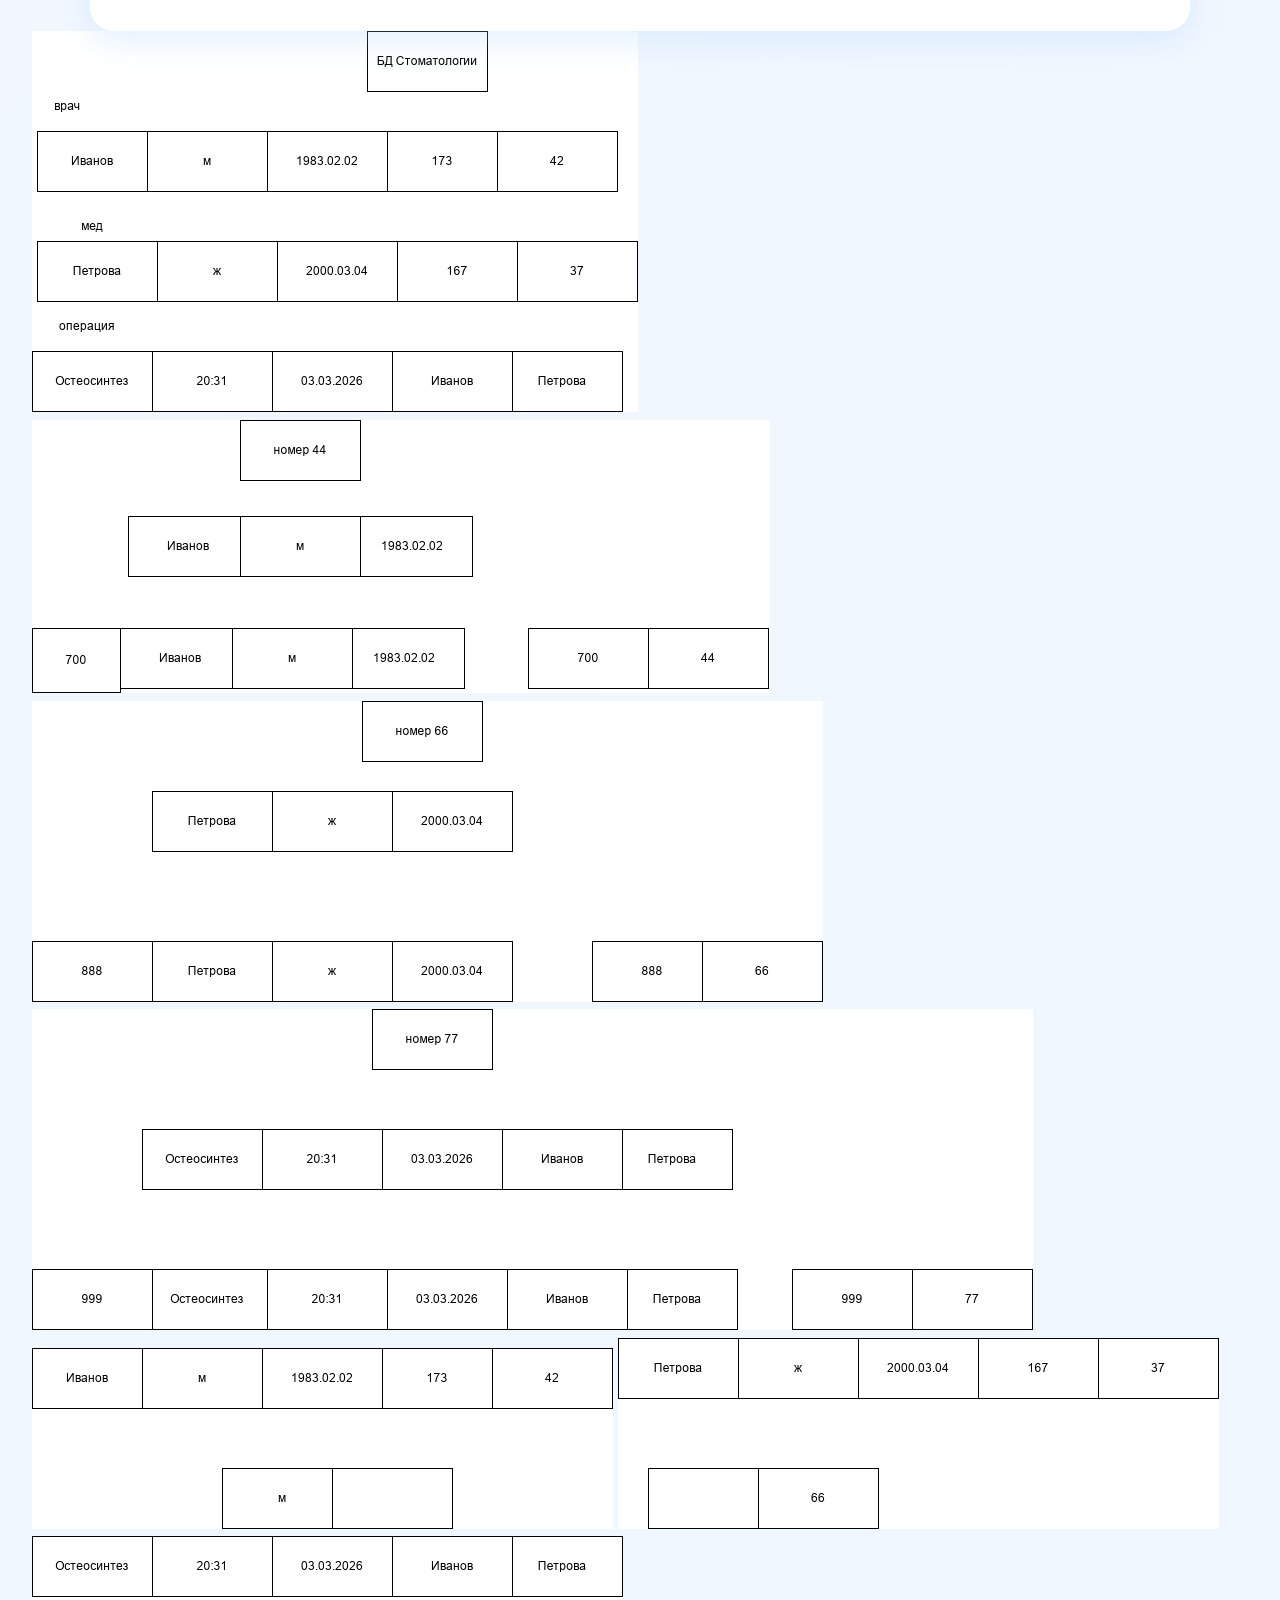
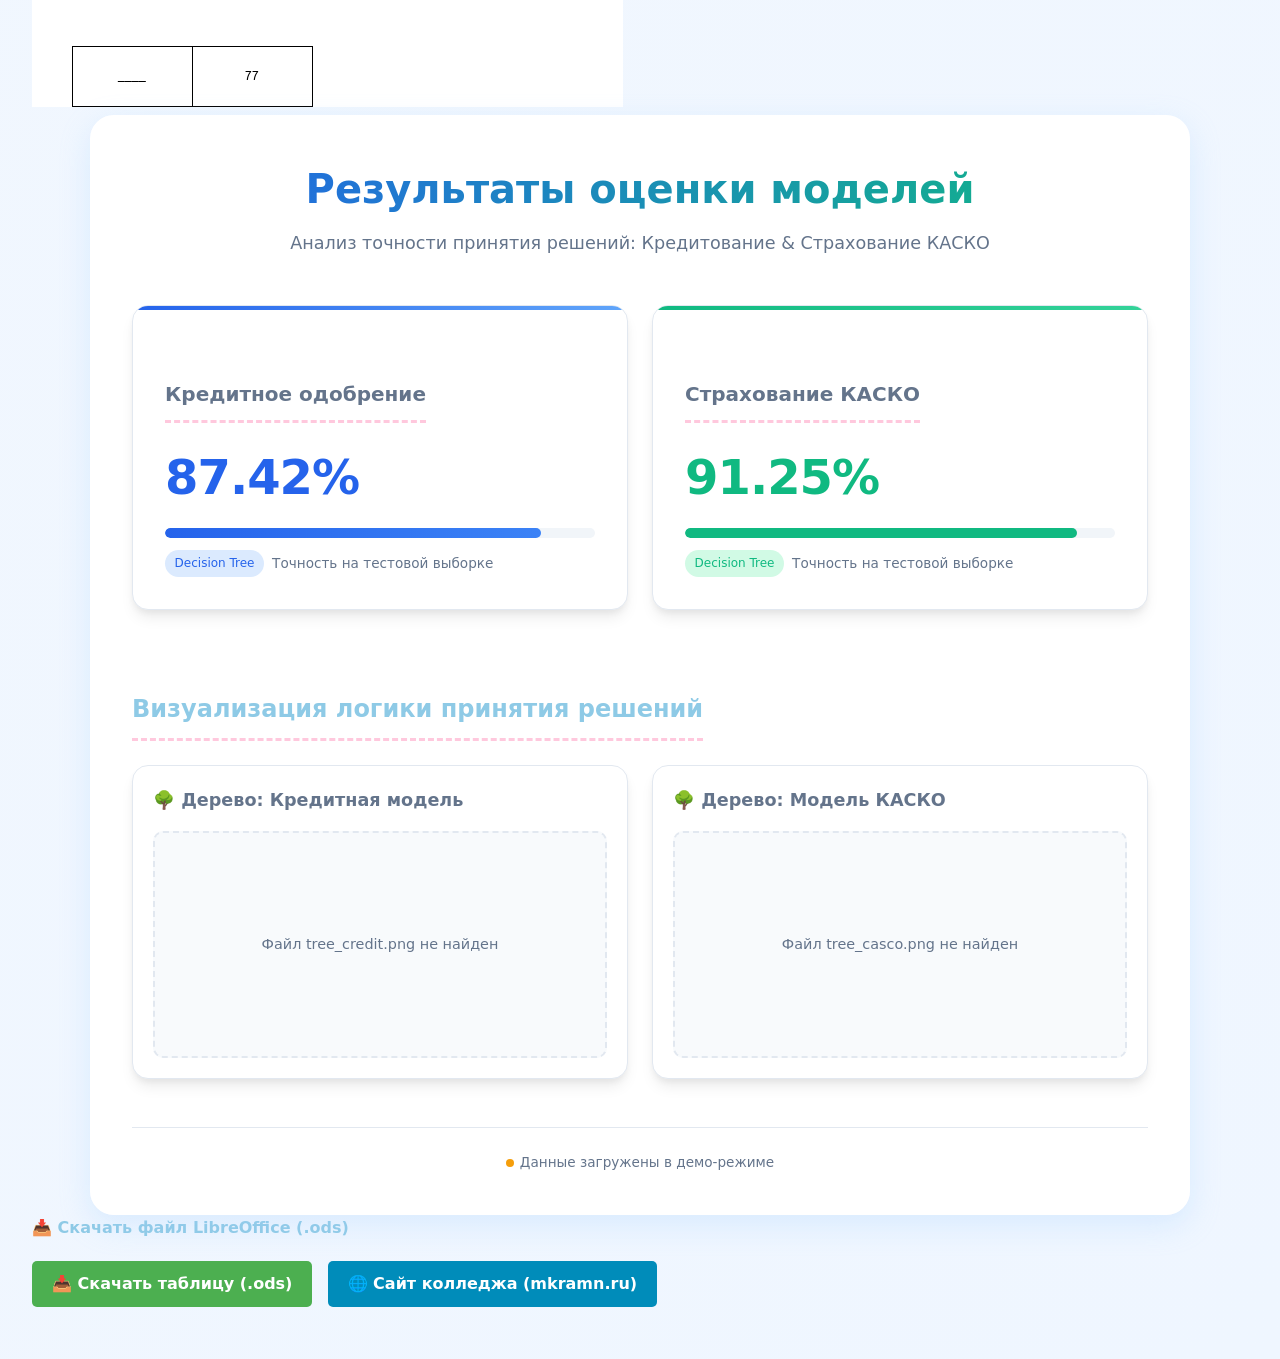
==== commit 92b1116c: "Update index.html" ====
--- a/index.html
+++ b/index.html
@@ -1891,6 +1891,18 @@
 </head>
 <body>
   <p><a href="Icons/Табл проц 4.ods" download>📥 Скачать файл LibreOffice (.ods)</a></p>
+
+ <div style="margin: 20px 0;">
+    <!-- Ссылка на файл -->
+    <a href="таблпроцтабл.ods" class="button-file" style="display: inline-block; padding: 10px 20px; background-color: #4CAF50; color: white; text-decoration: none; border-radius: 5px; margin-right: 10px;">
+        📥 Скачать таблицу (.ods)
+    </a>
+
+    <!-- Ссылка на сайт колледжа -->
+    <a href="https://www.mkramn.ru" target="_blank" class="button-site" style="display: inline-block; padding: 10px 20px; background-color: #008CBA; color: white; text-decoration: none; border-radius: 5px;">
+        🌐 Сайт колледжа (mkramn.ru)
+    </a>
+</div>
 </body>
 </html>
 
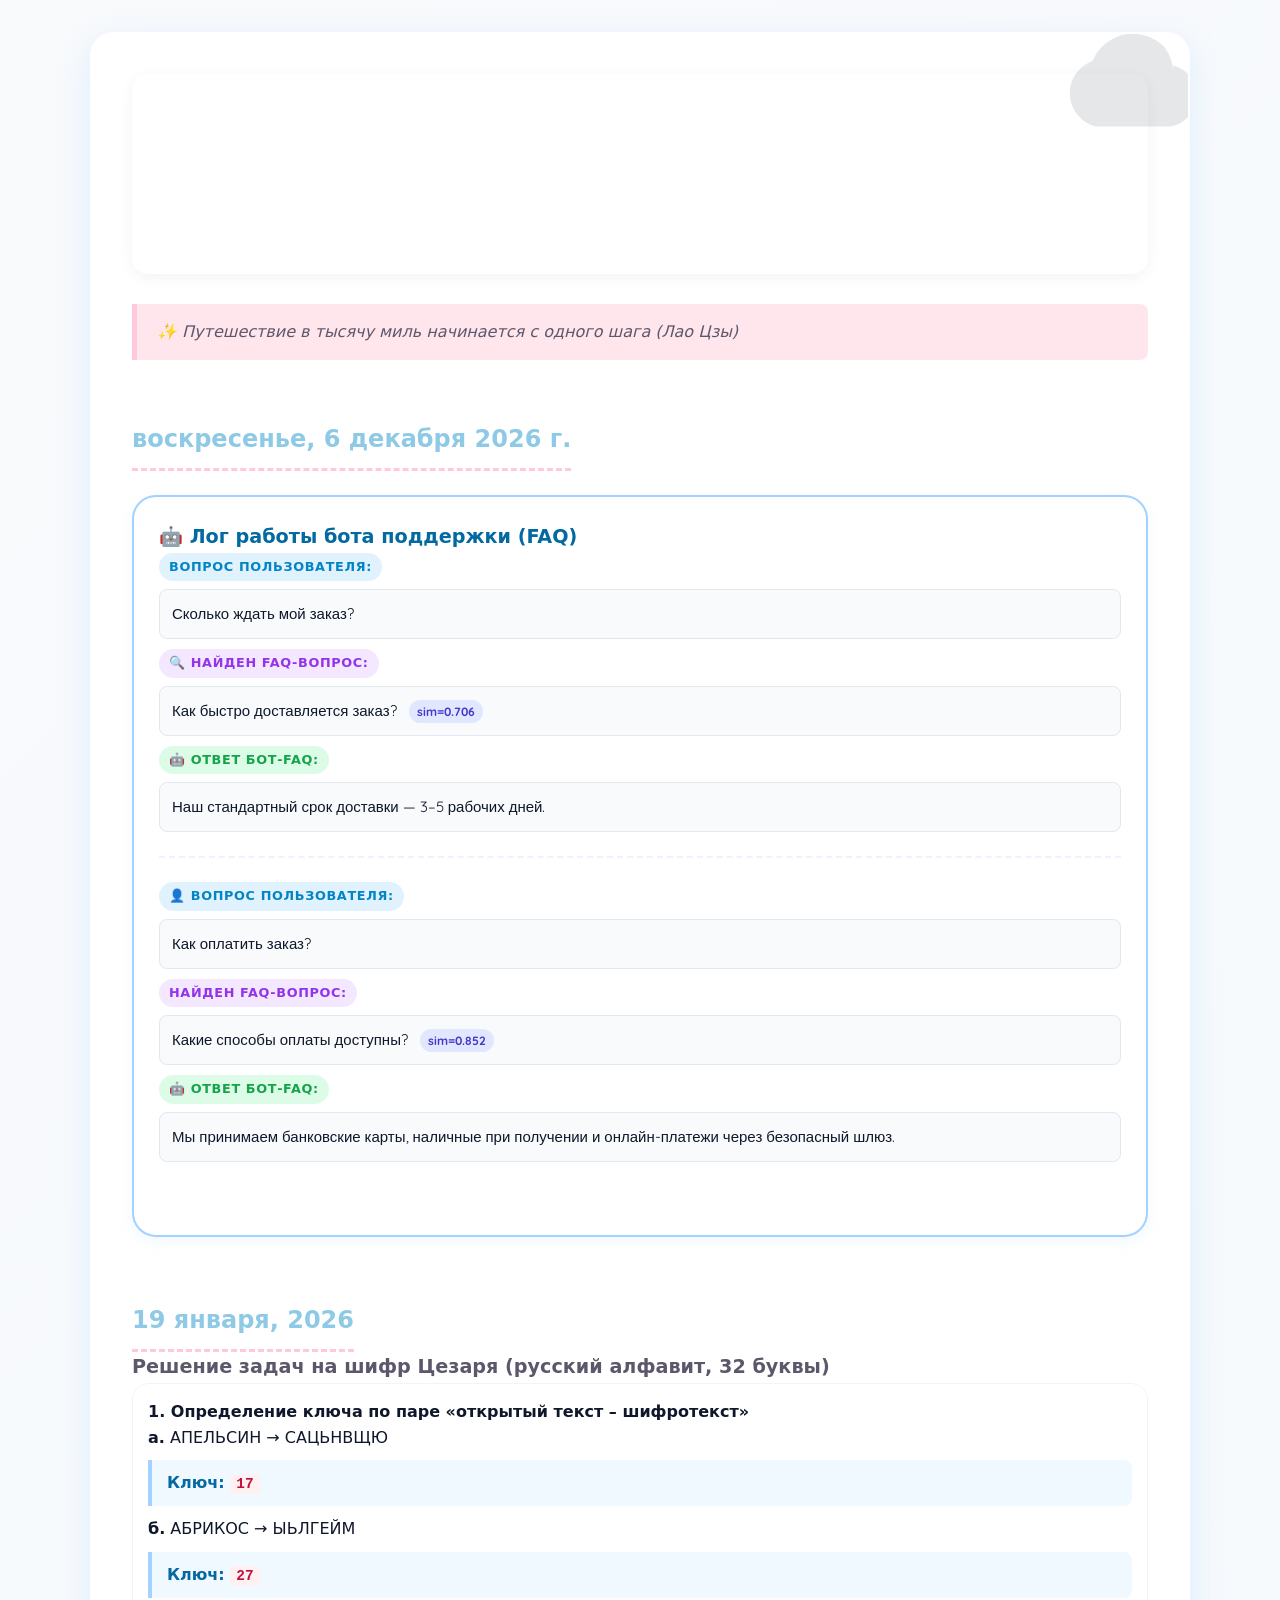
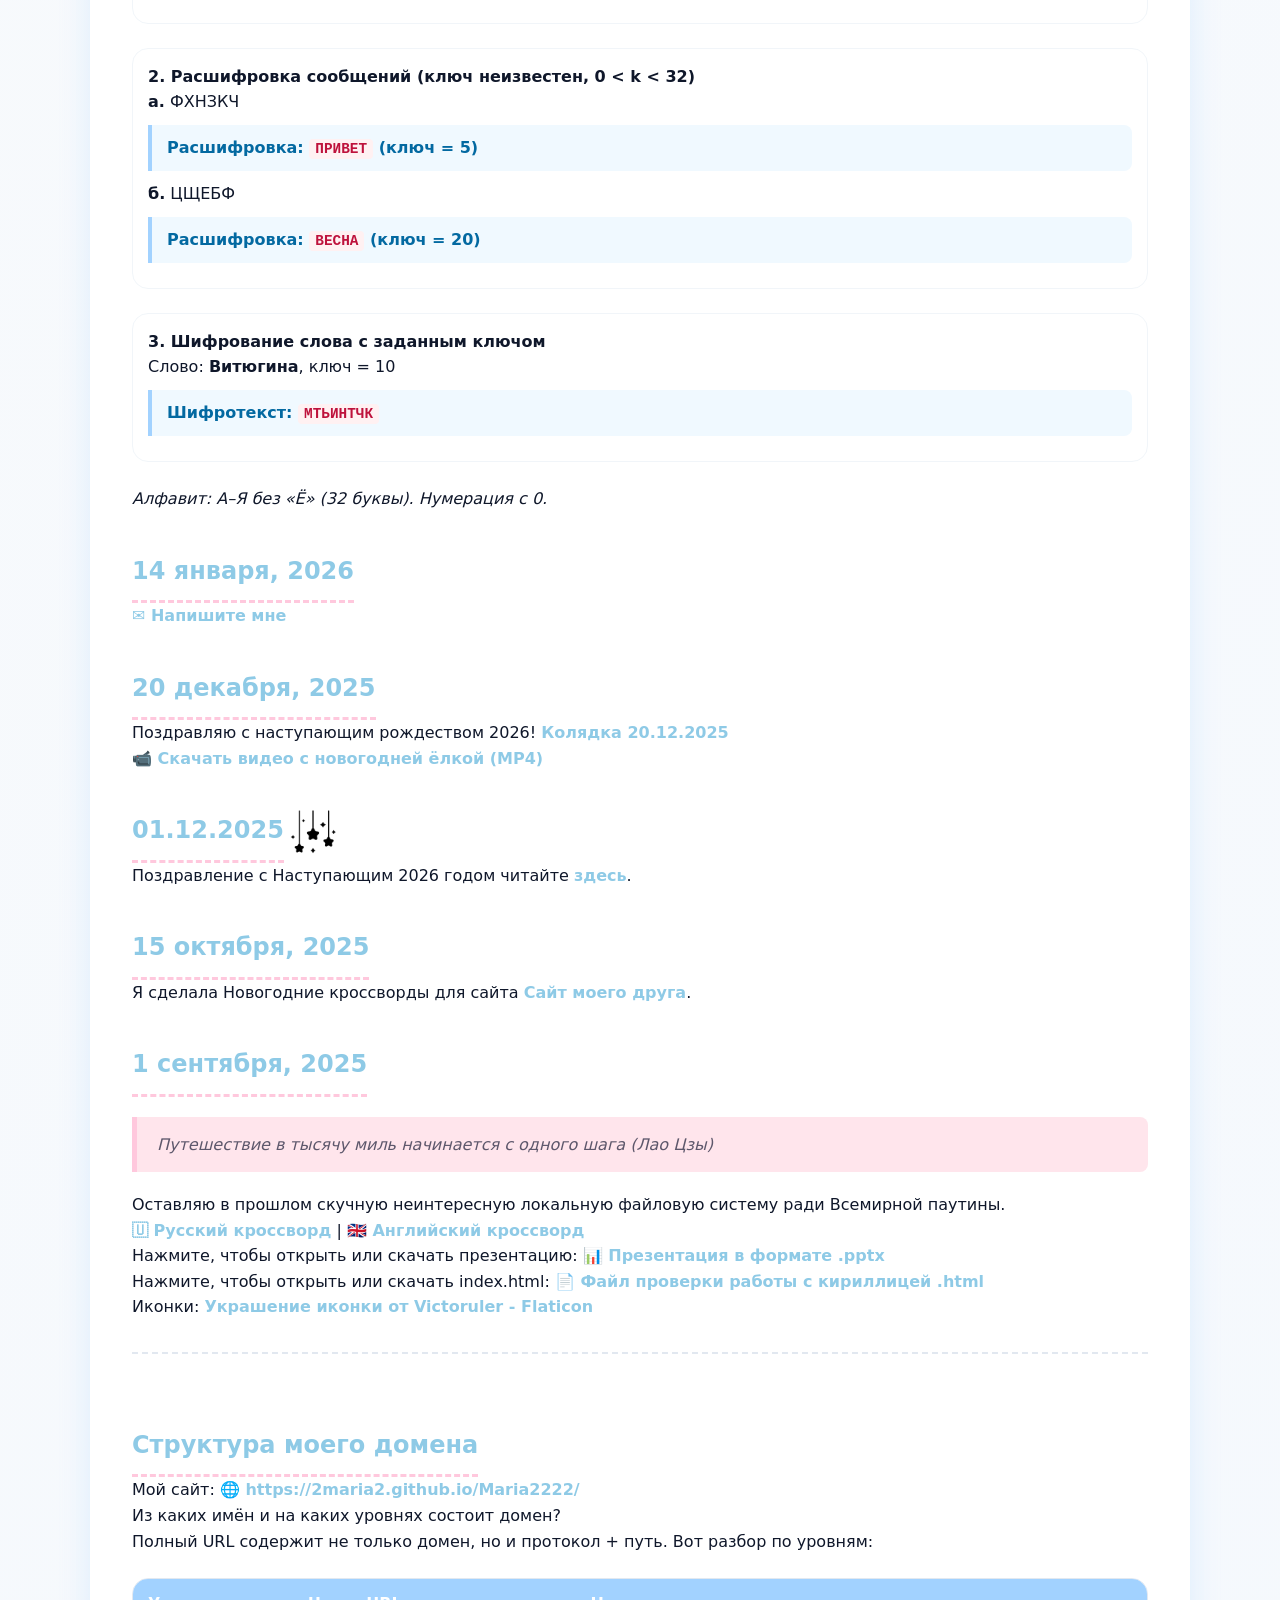
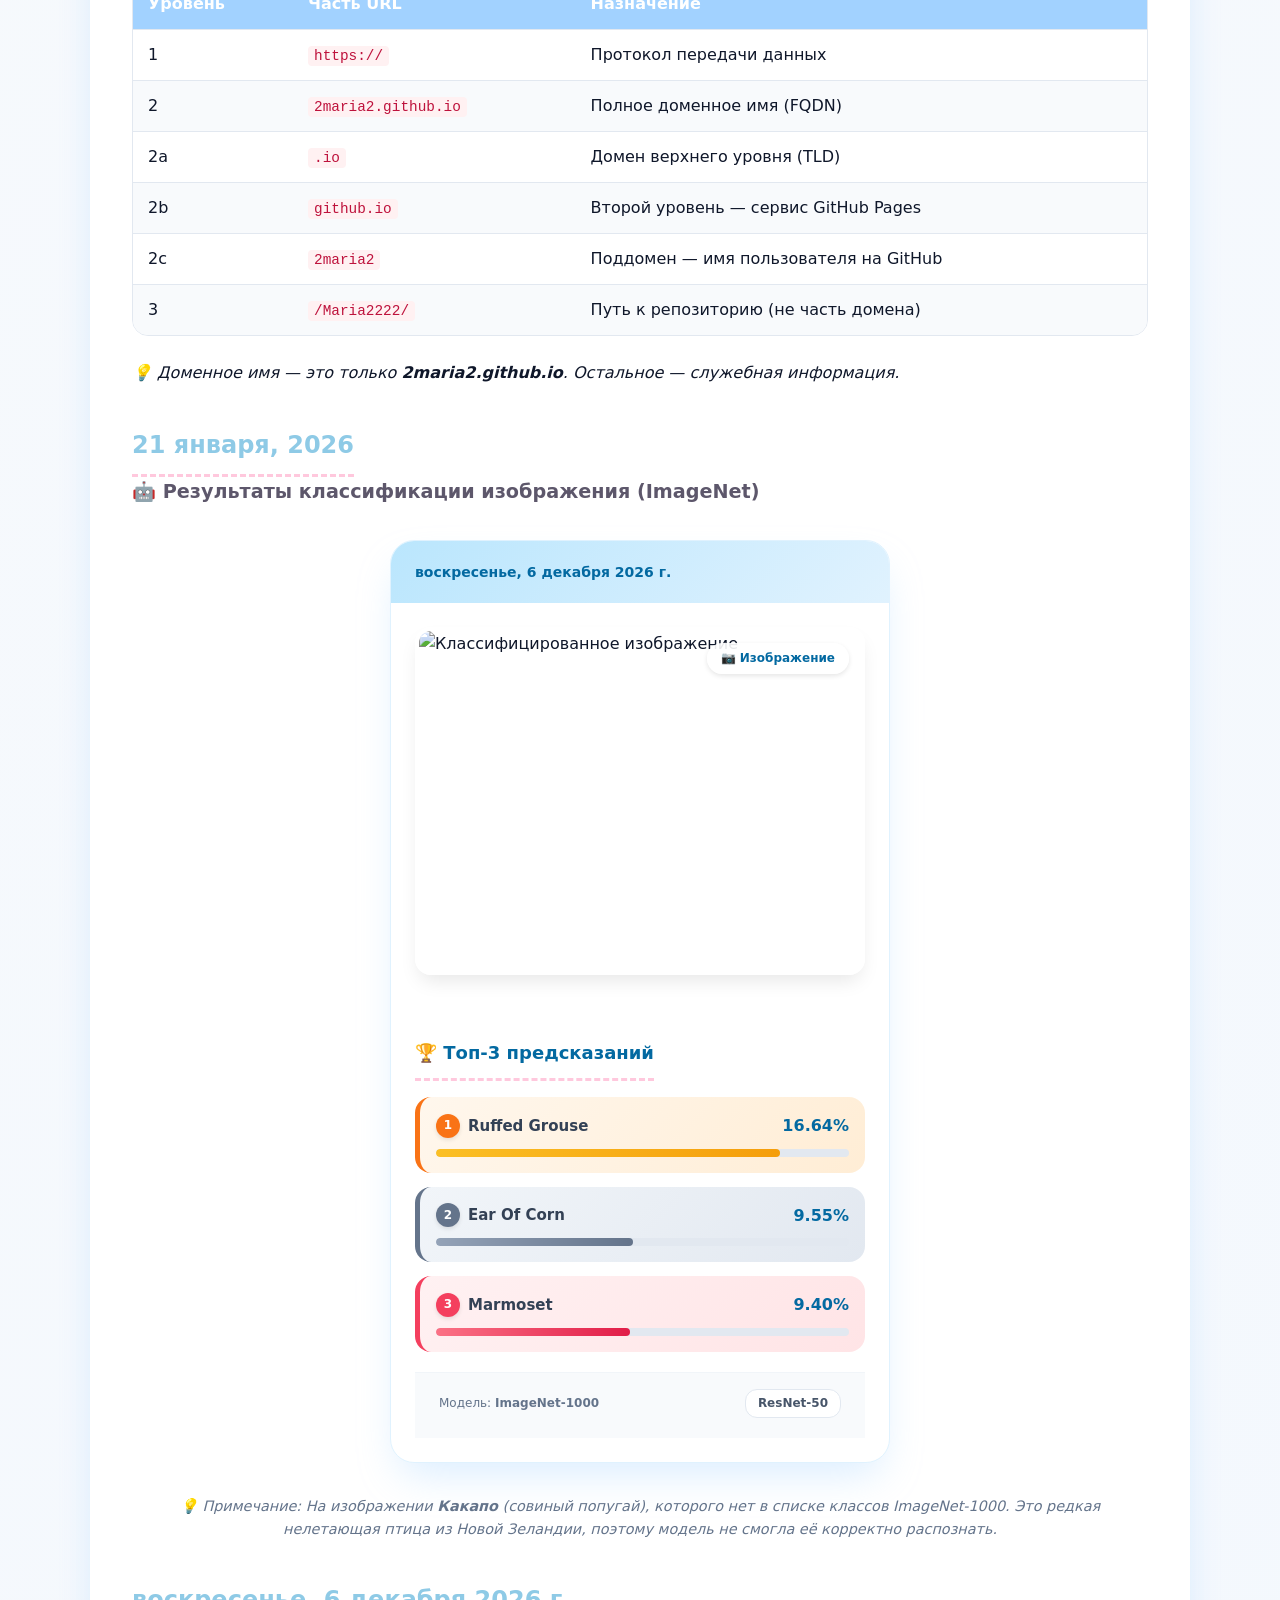
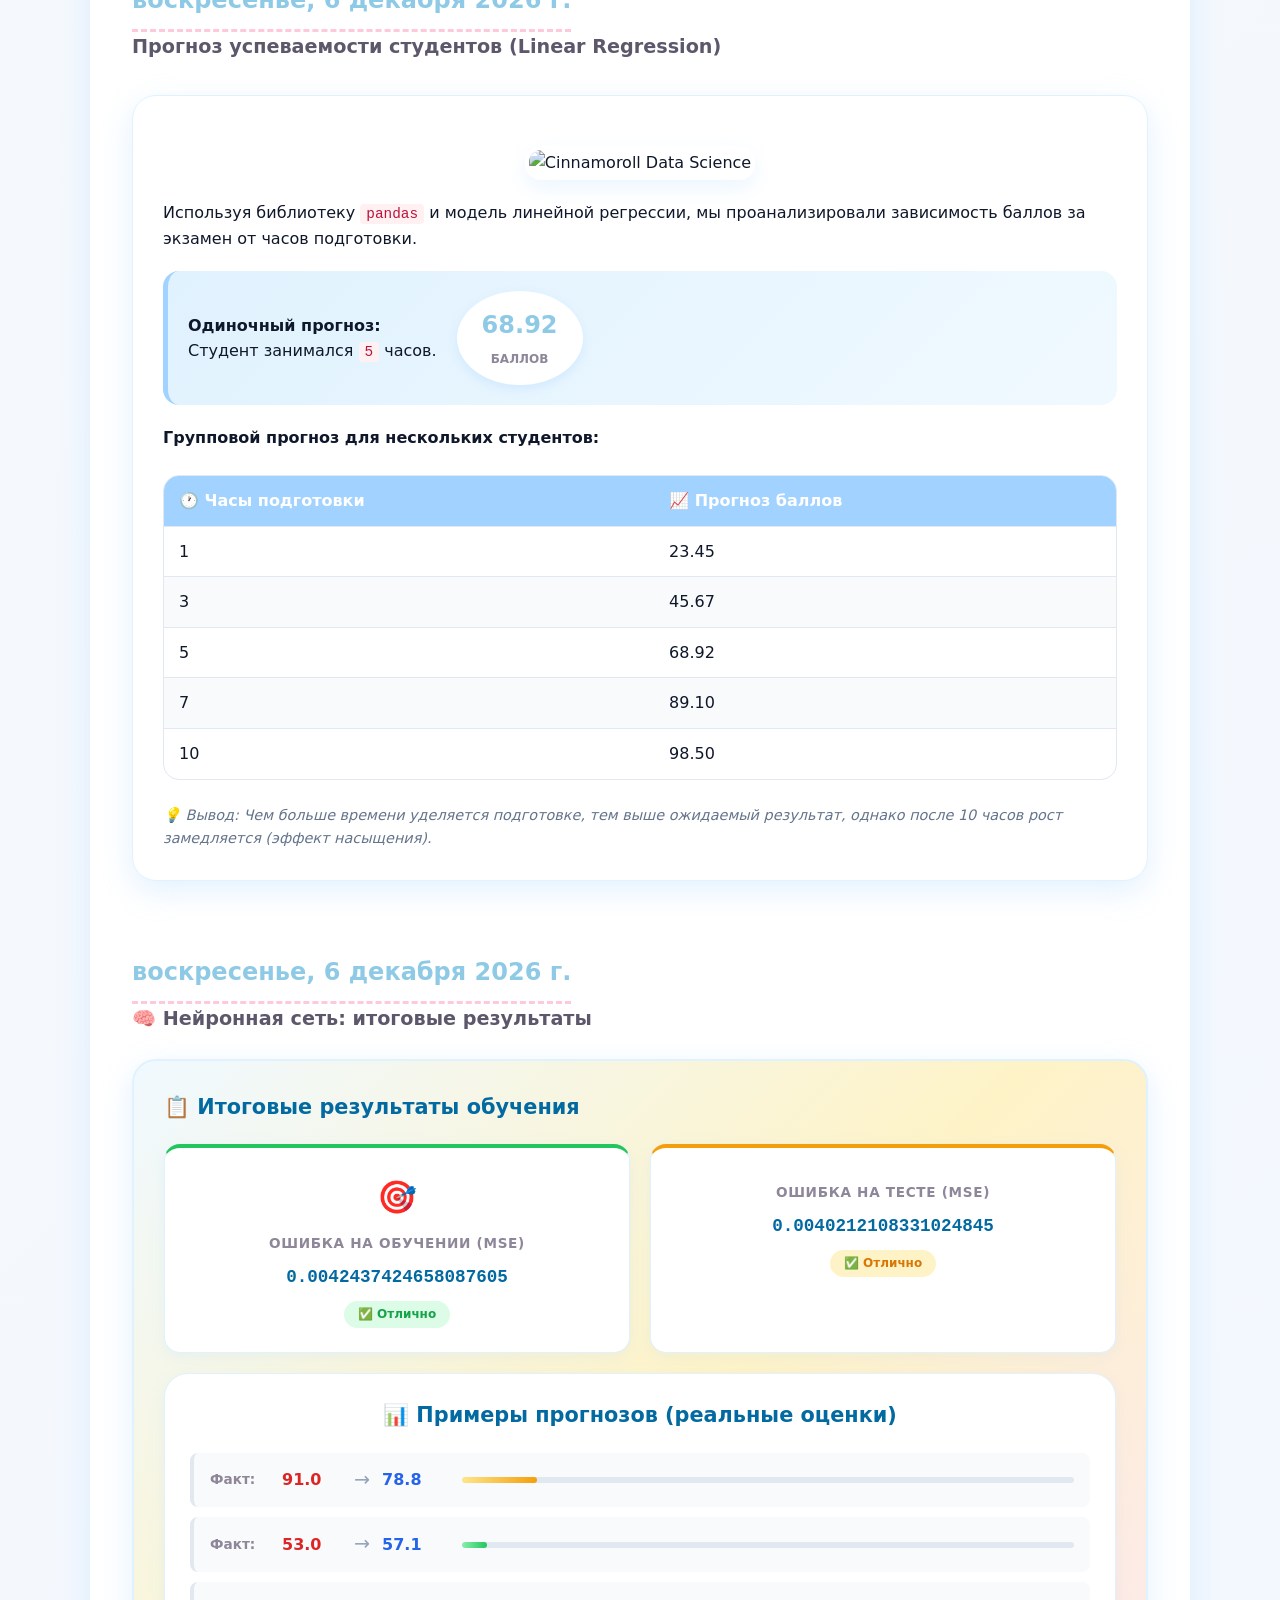
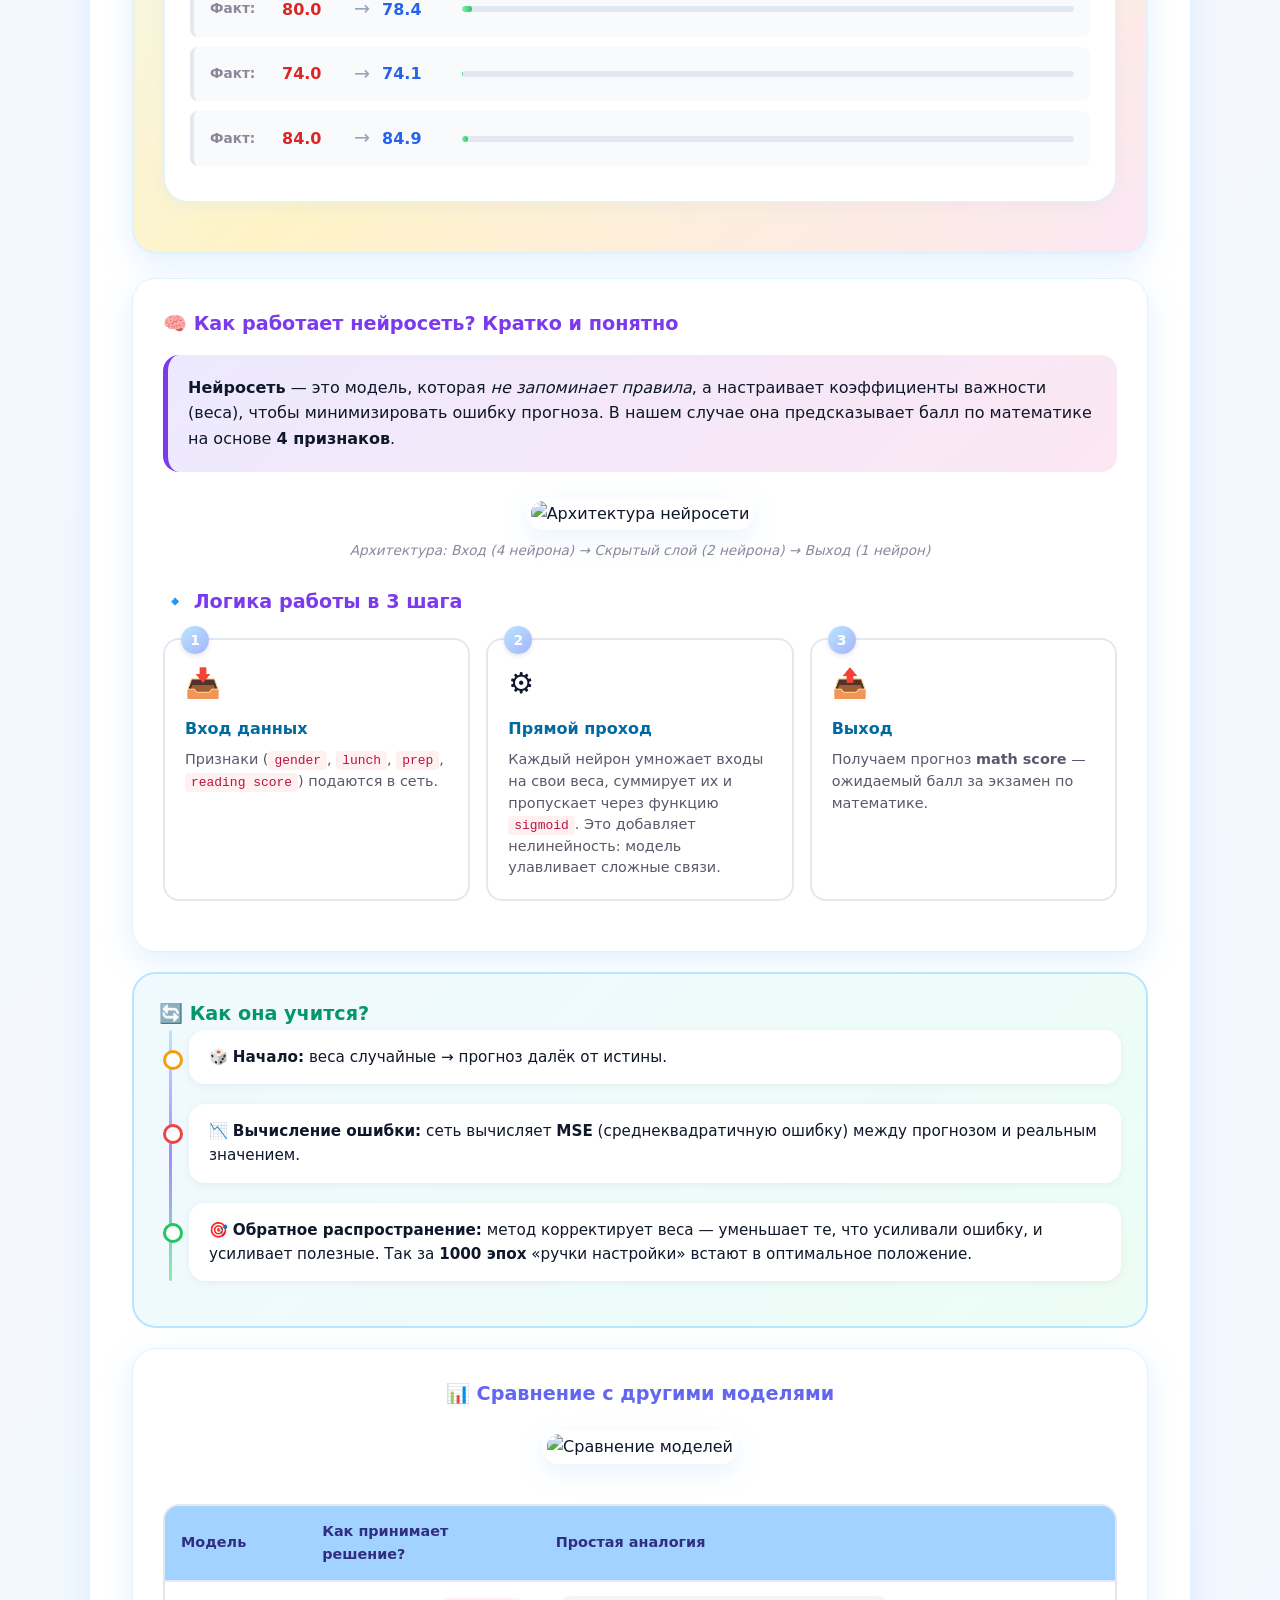
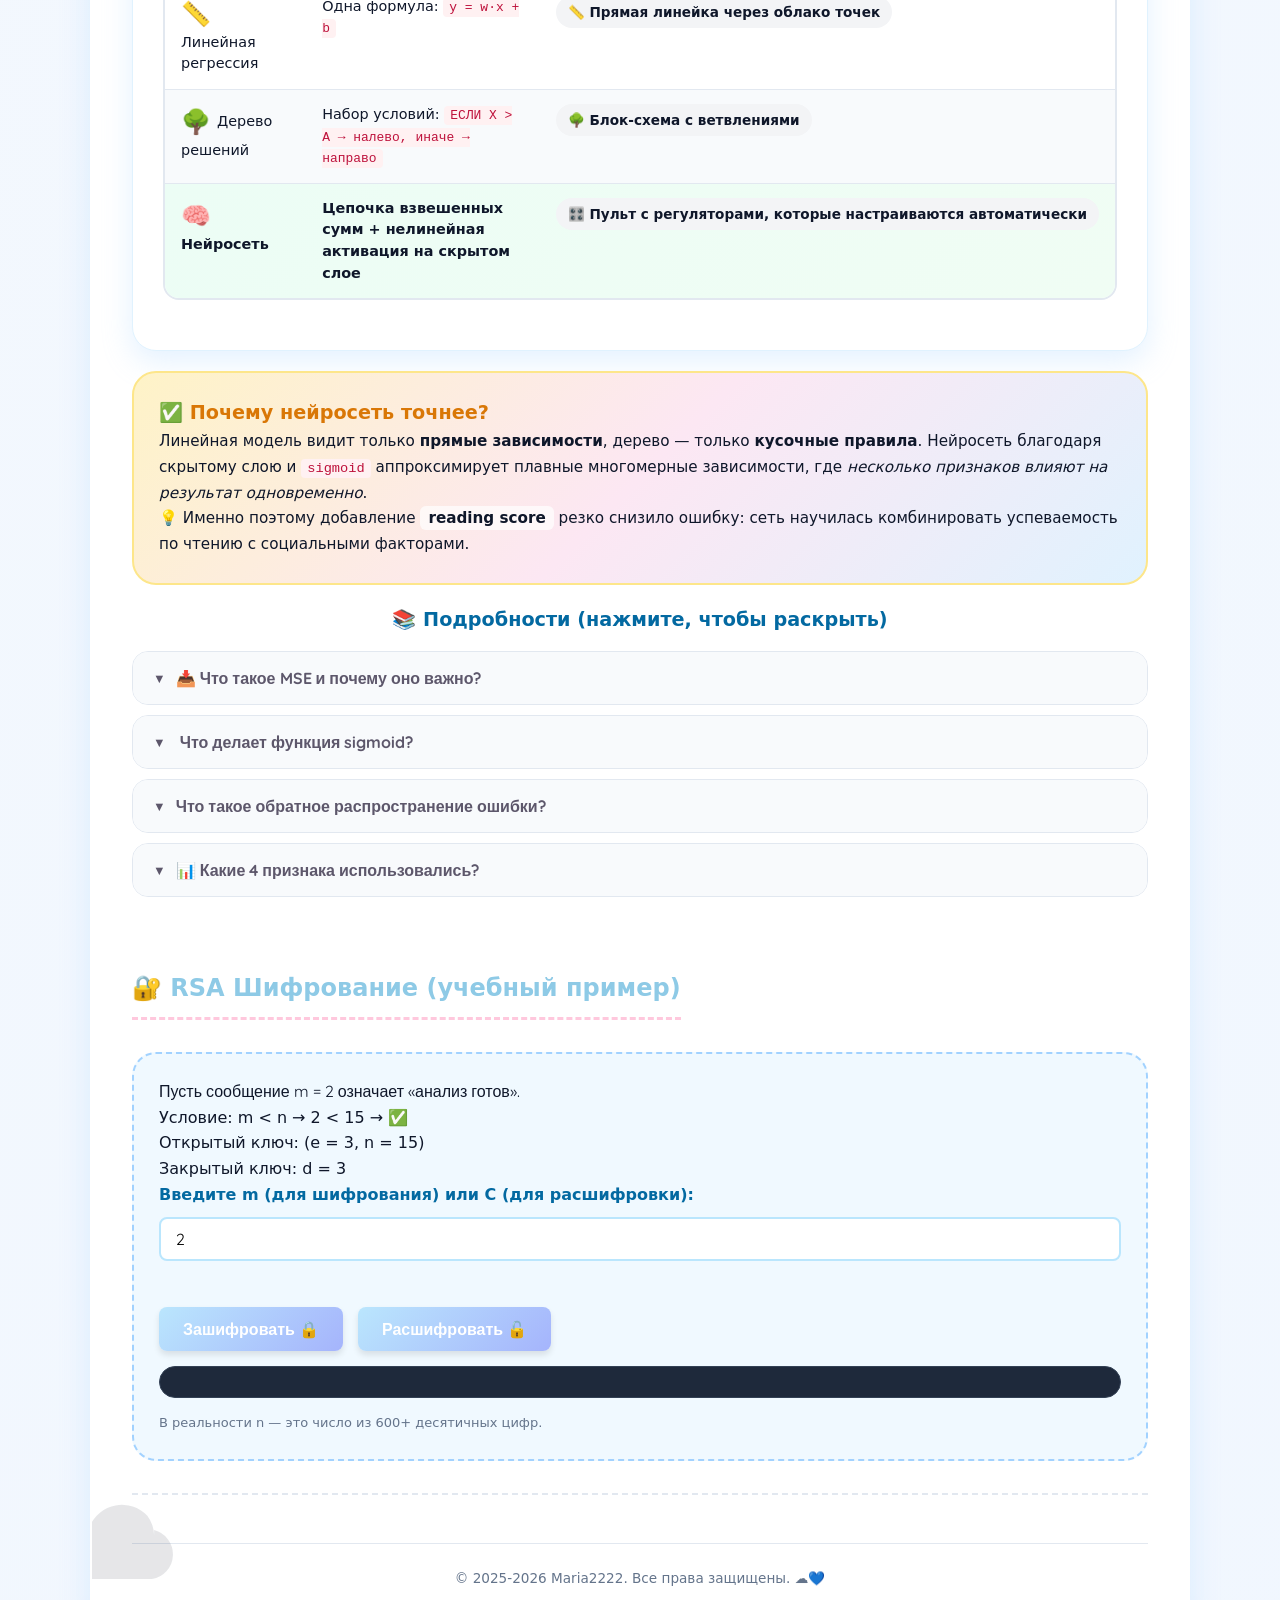
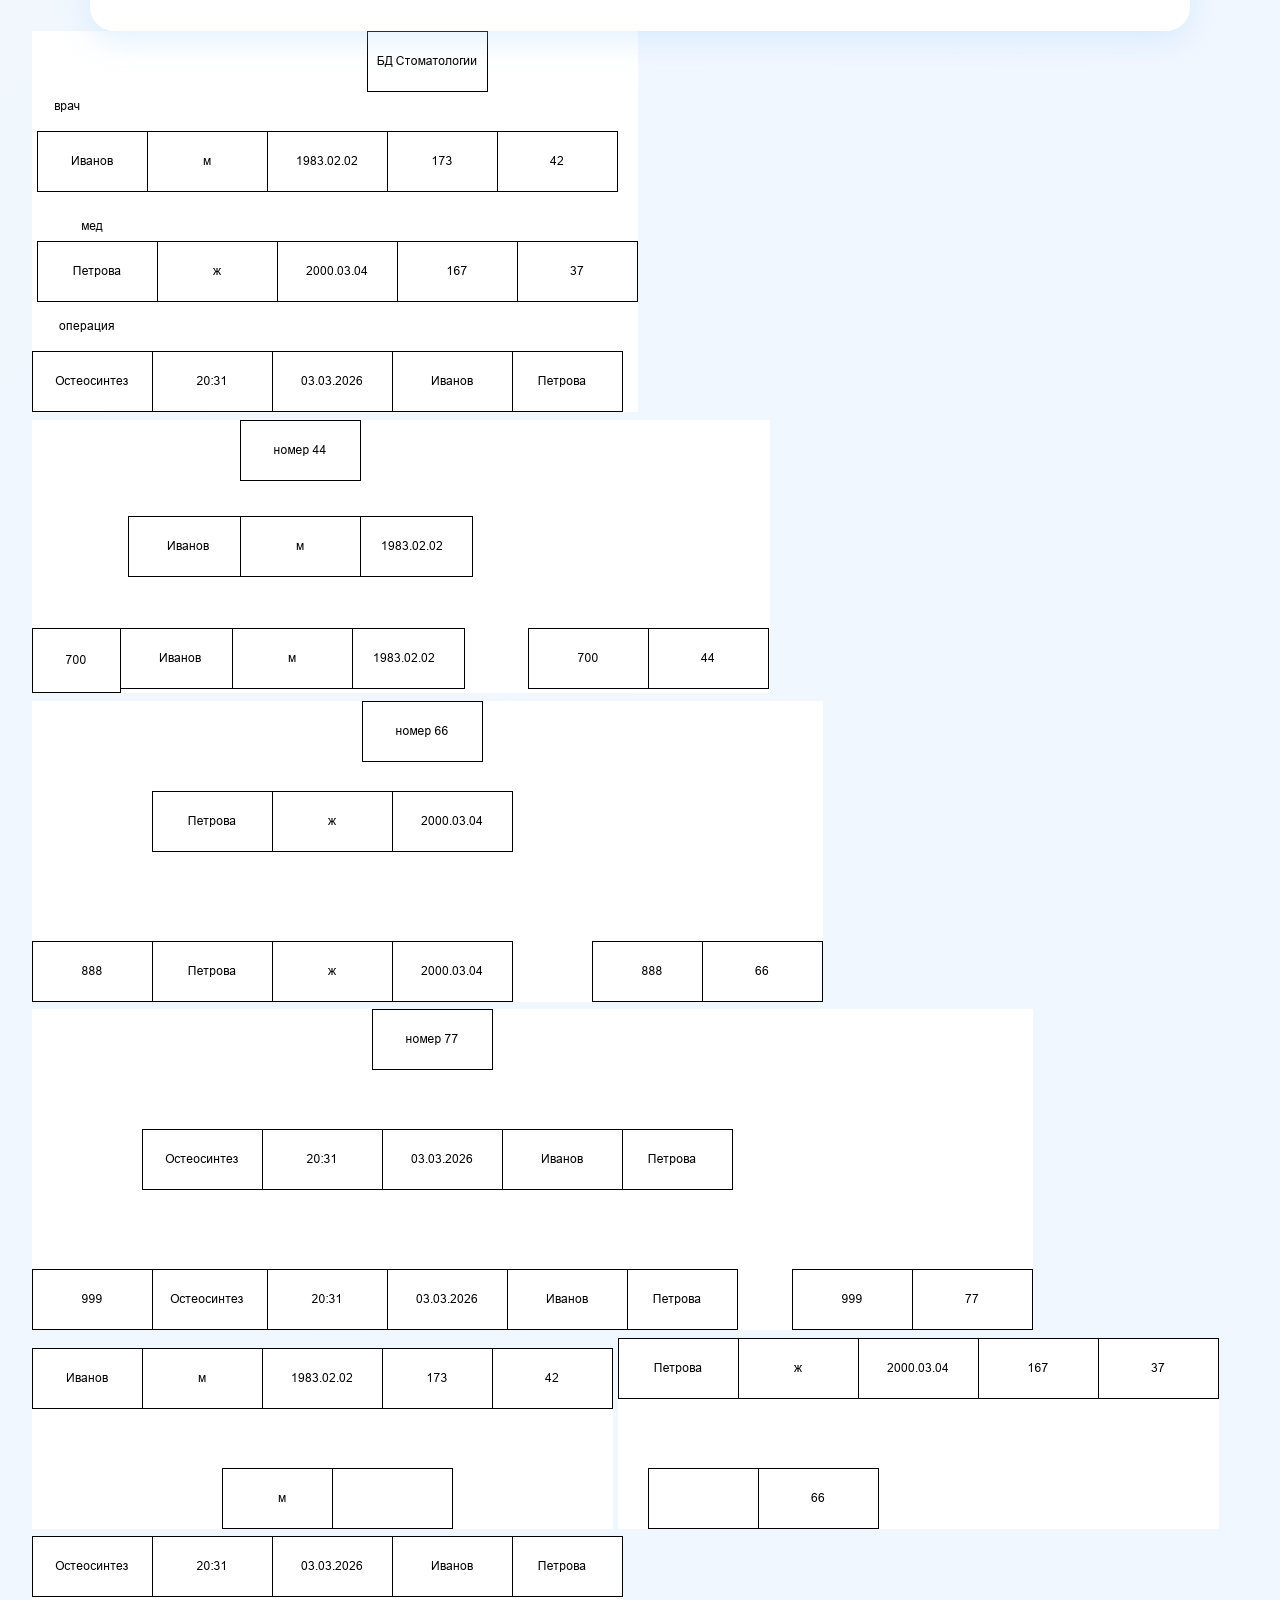
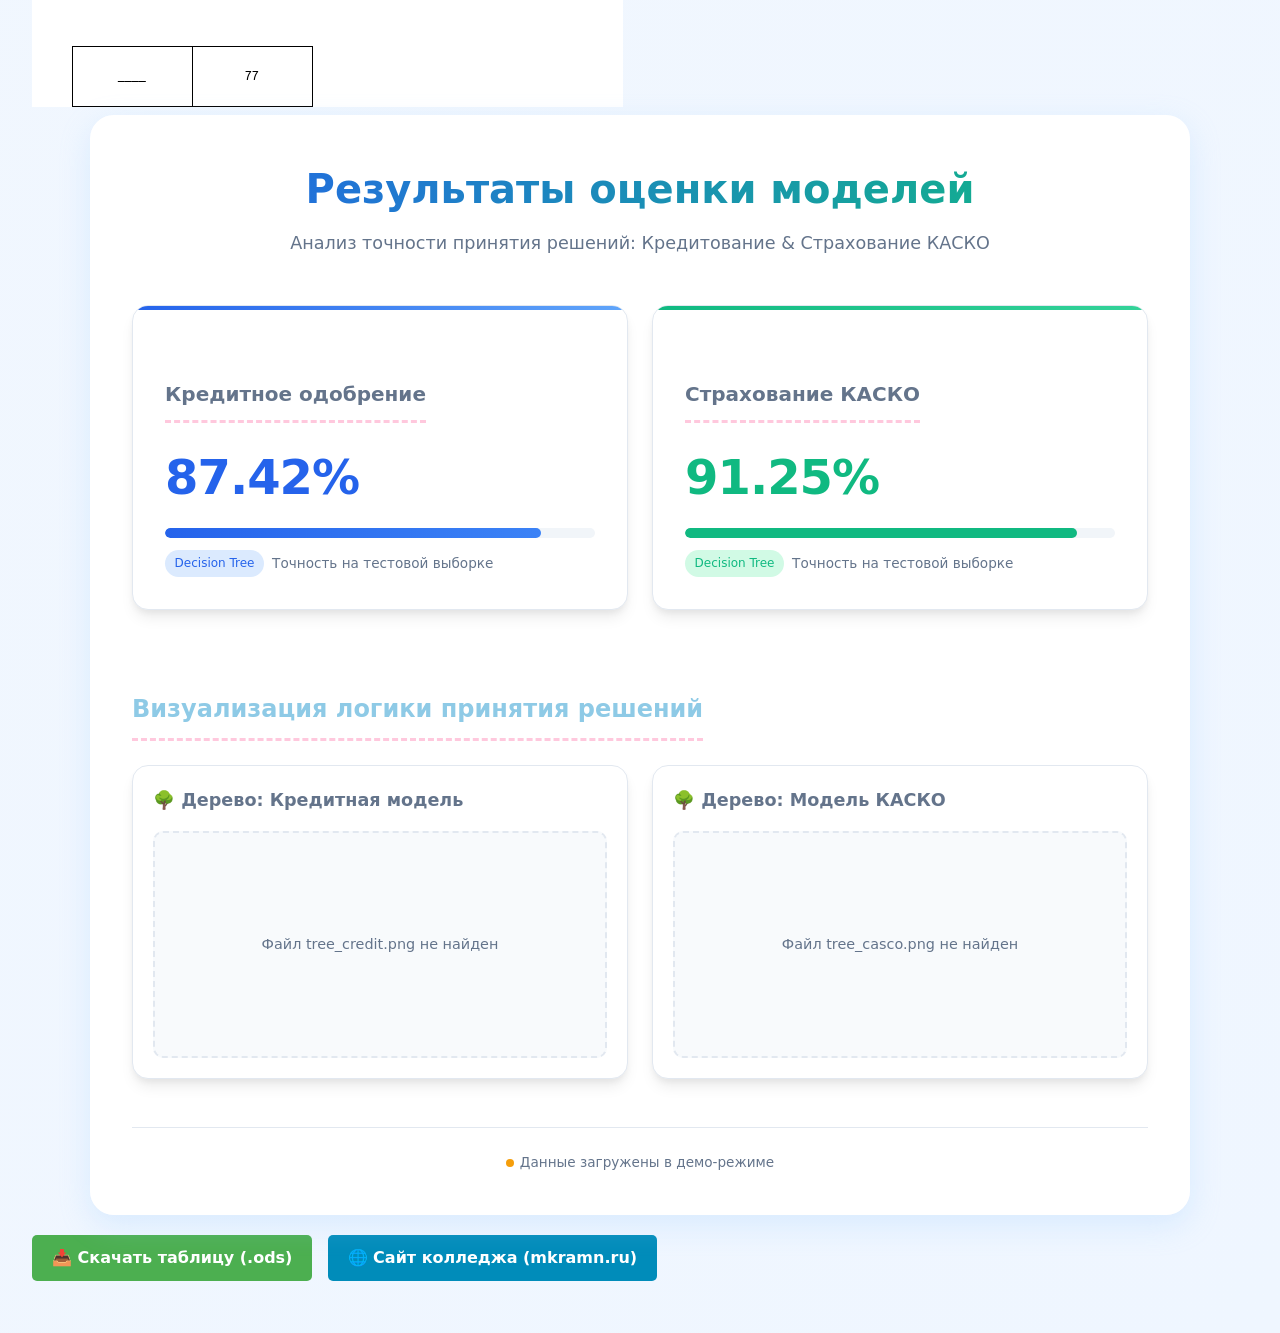
==== commit c32ab800: "Update index.html" ====
--- a/index.html
+++ b/index.html
@@ -1883,14 +1883,7 @@
     </script>
 </body>
 </html>
-<!DOCTYPE html>
-<html lang="ru">
-<head>
-    <meta charset="UTF-8">
-    <title>Скачать Excel файл</title>
-</head>
-<body>
-  <p><a href="Icons/Табл проц 4.ods" download>📥 Скачать файл LibreOffice (.ods)</a></p>
+
 
  <div style="margin: 20px 0;">
     <!-- Ссылка на файл -->
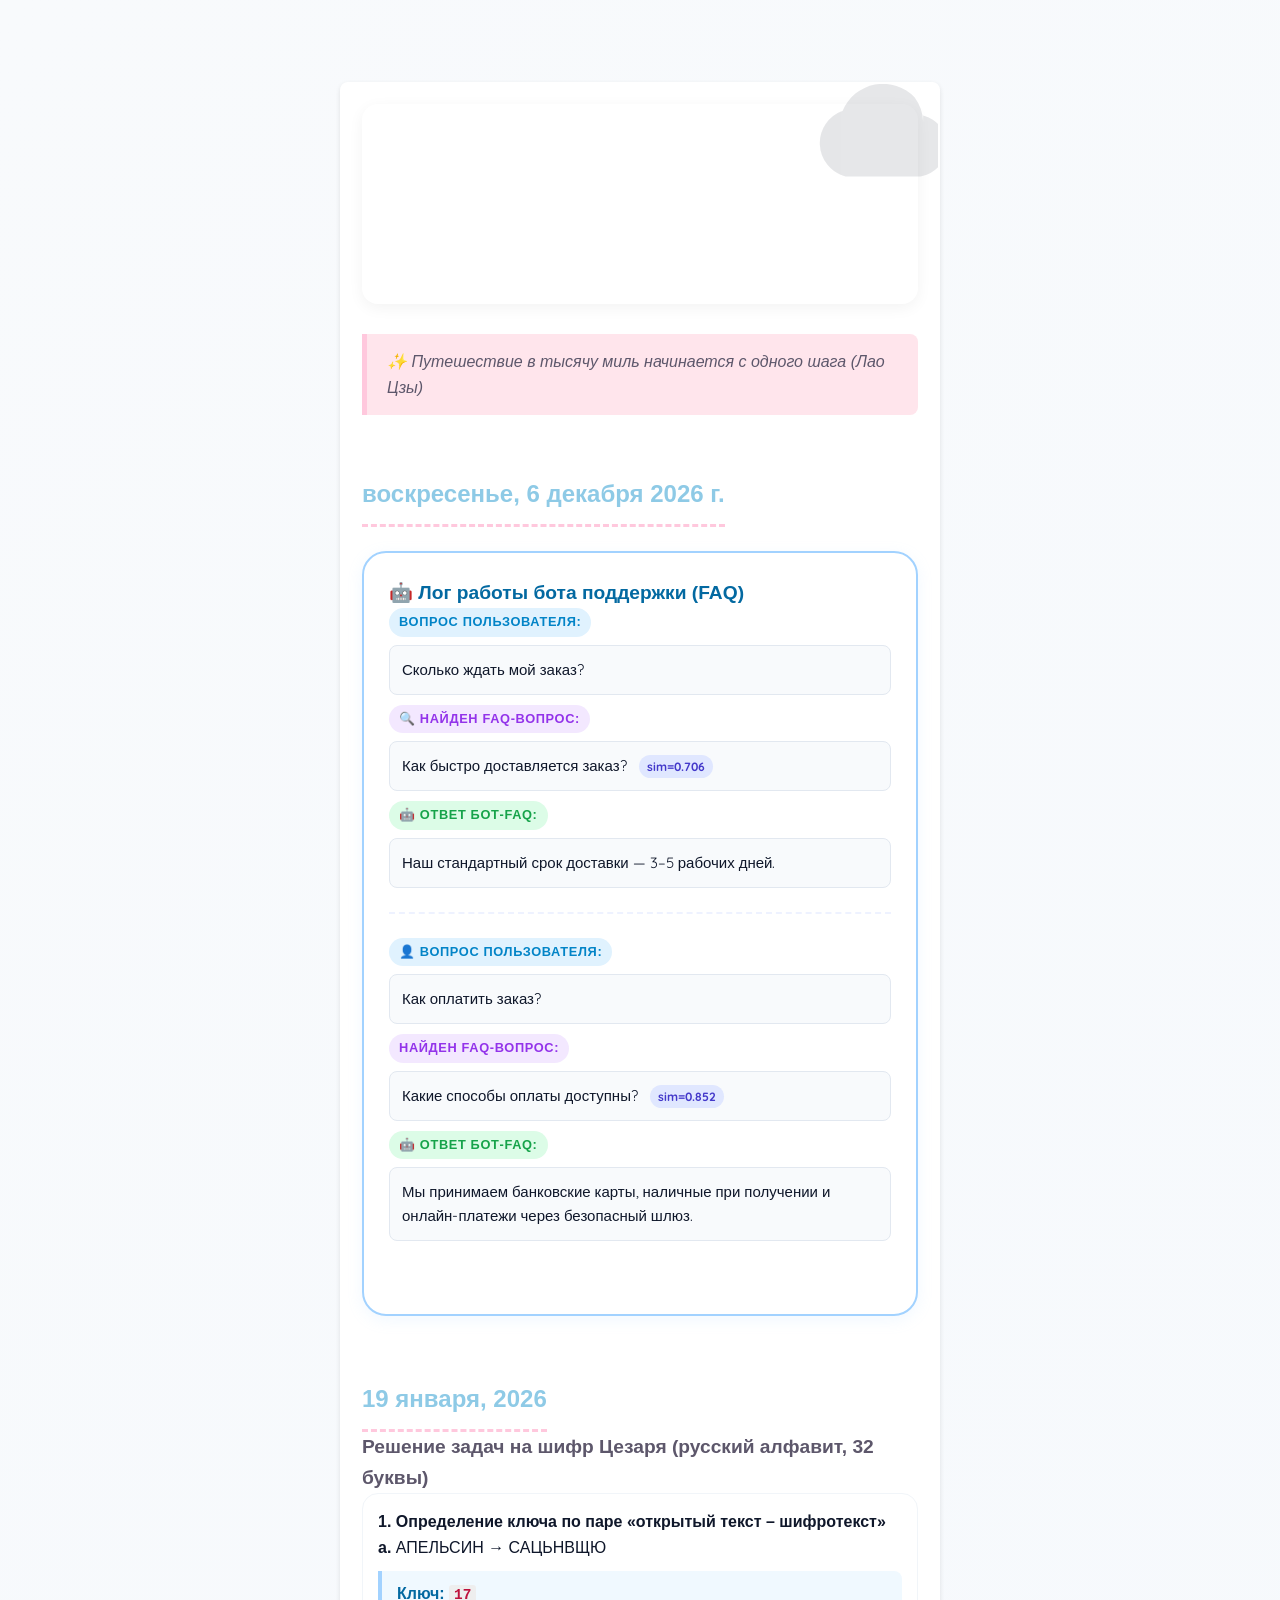
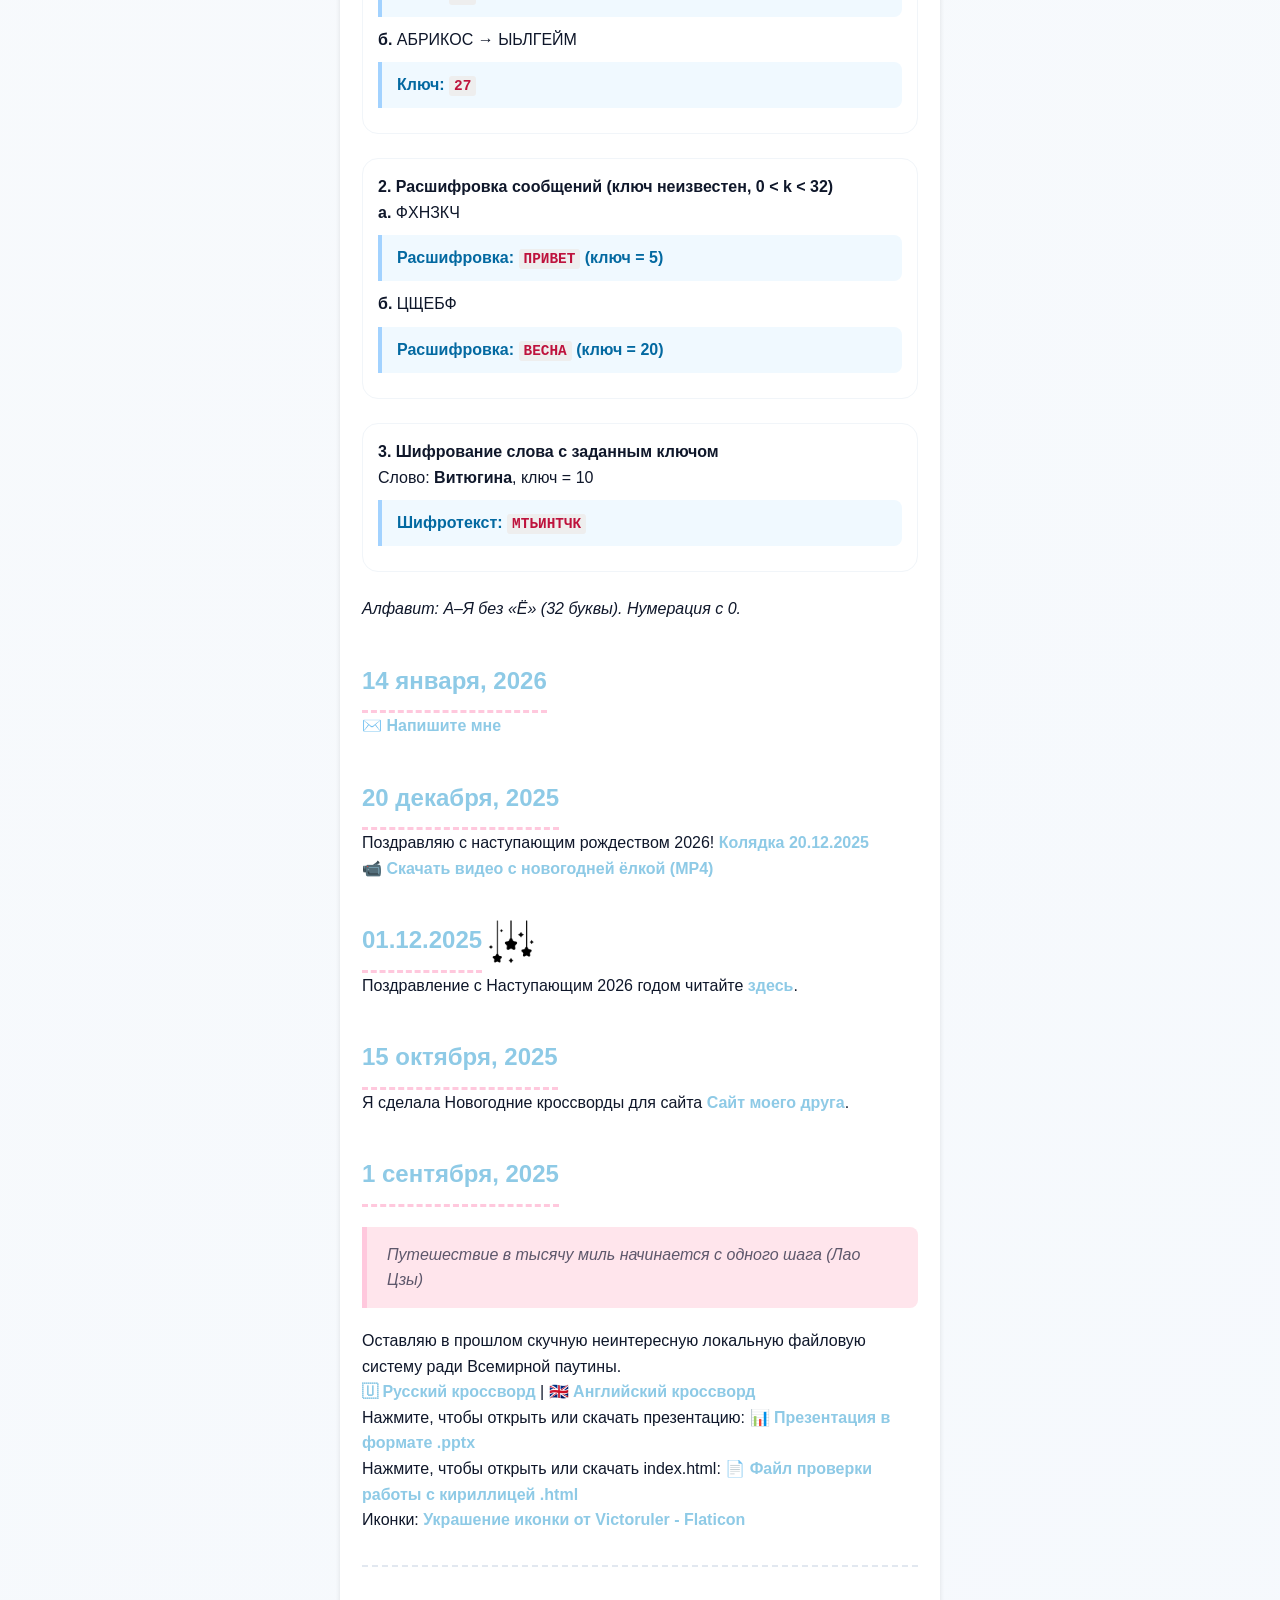
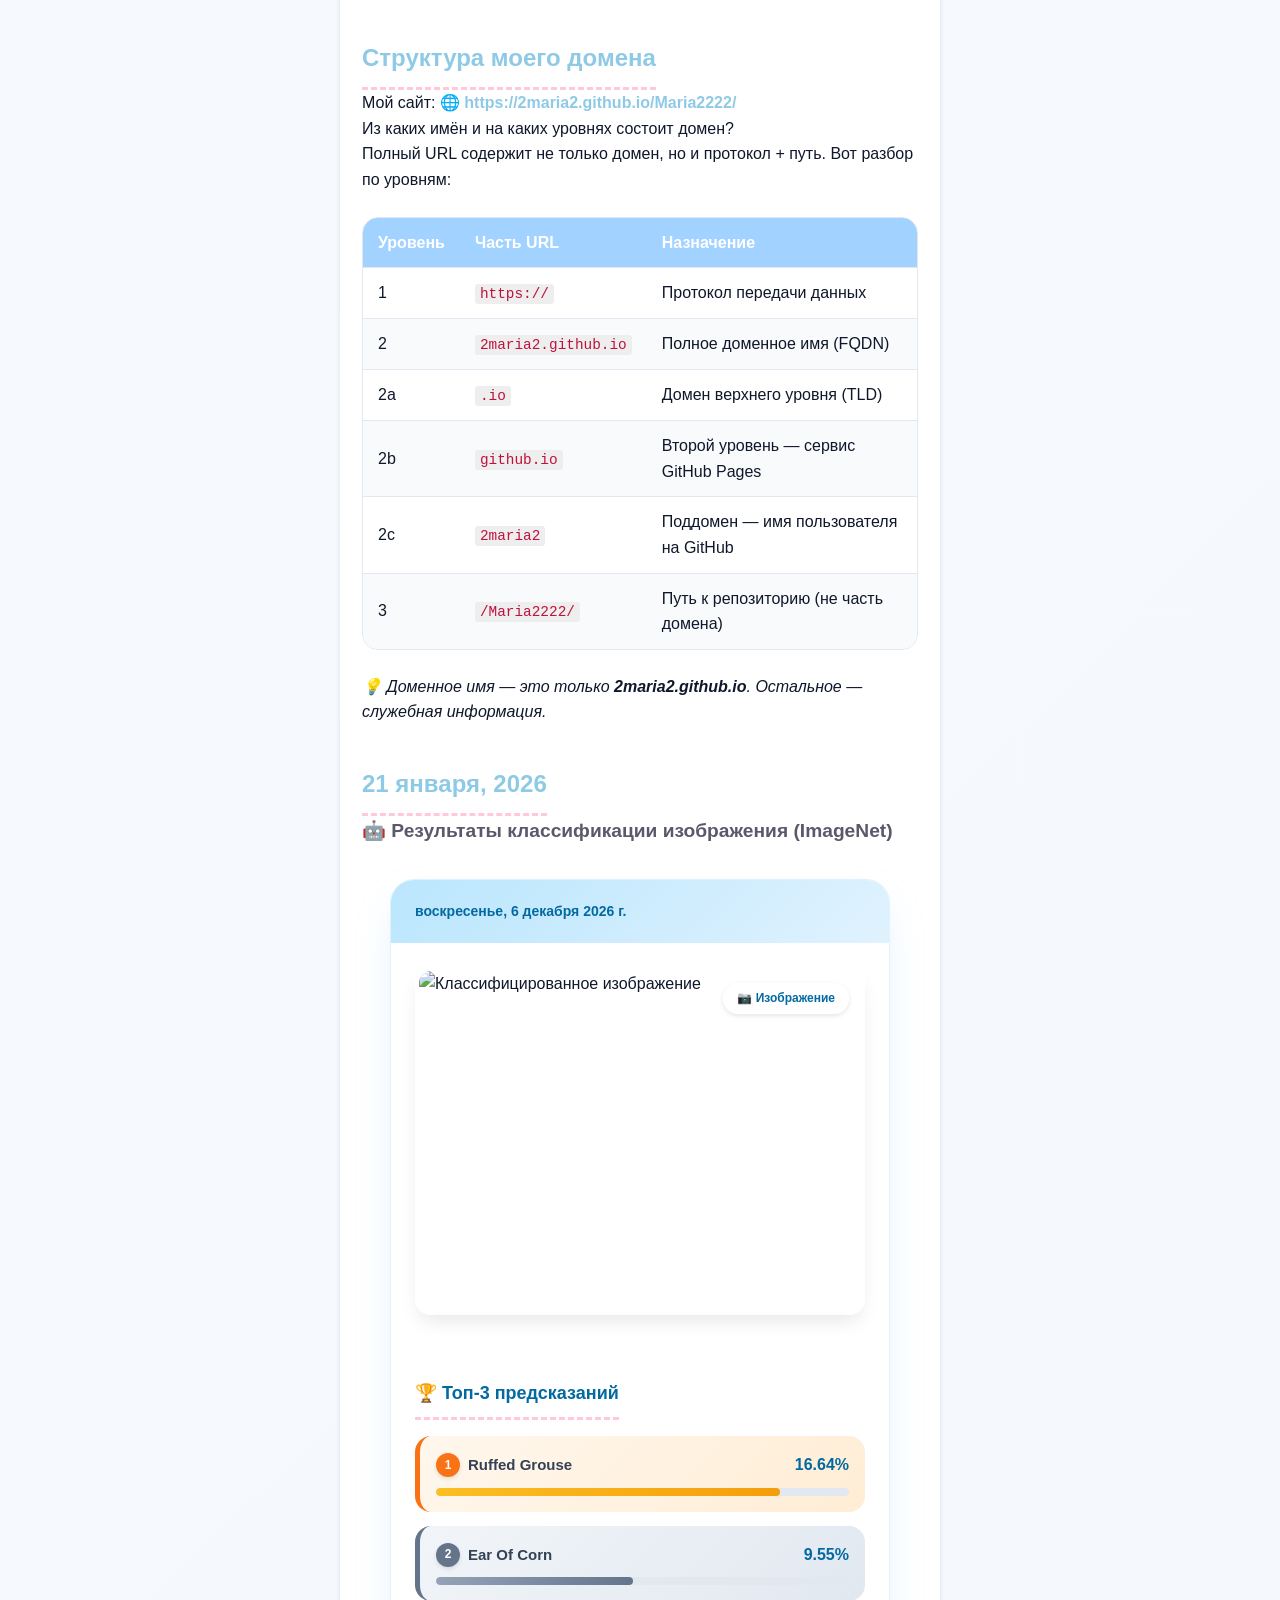
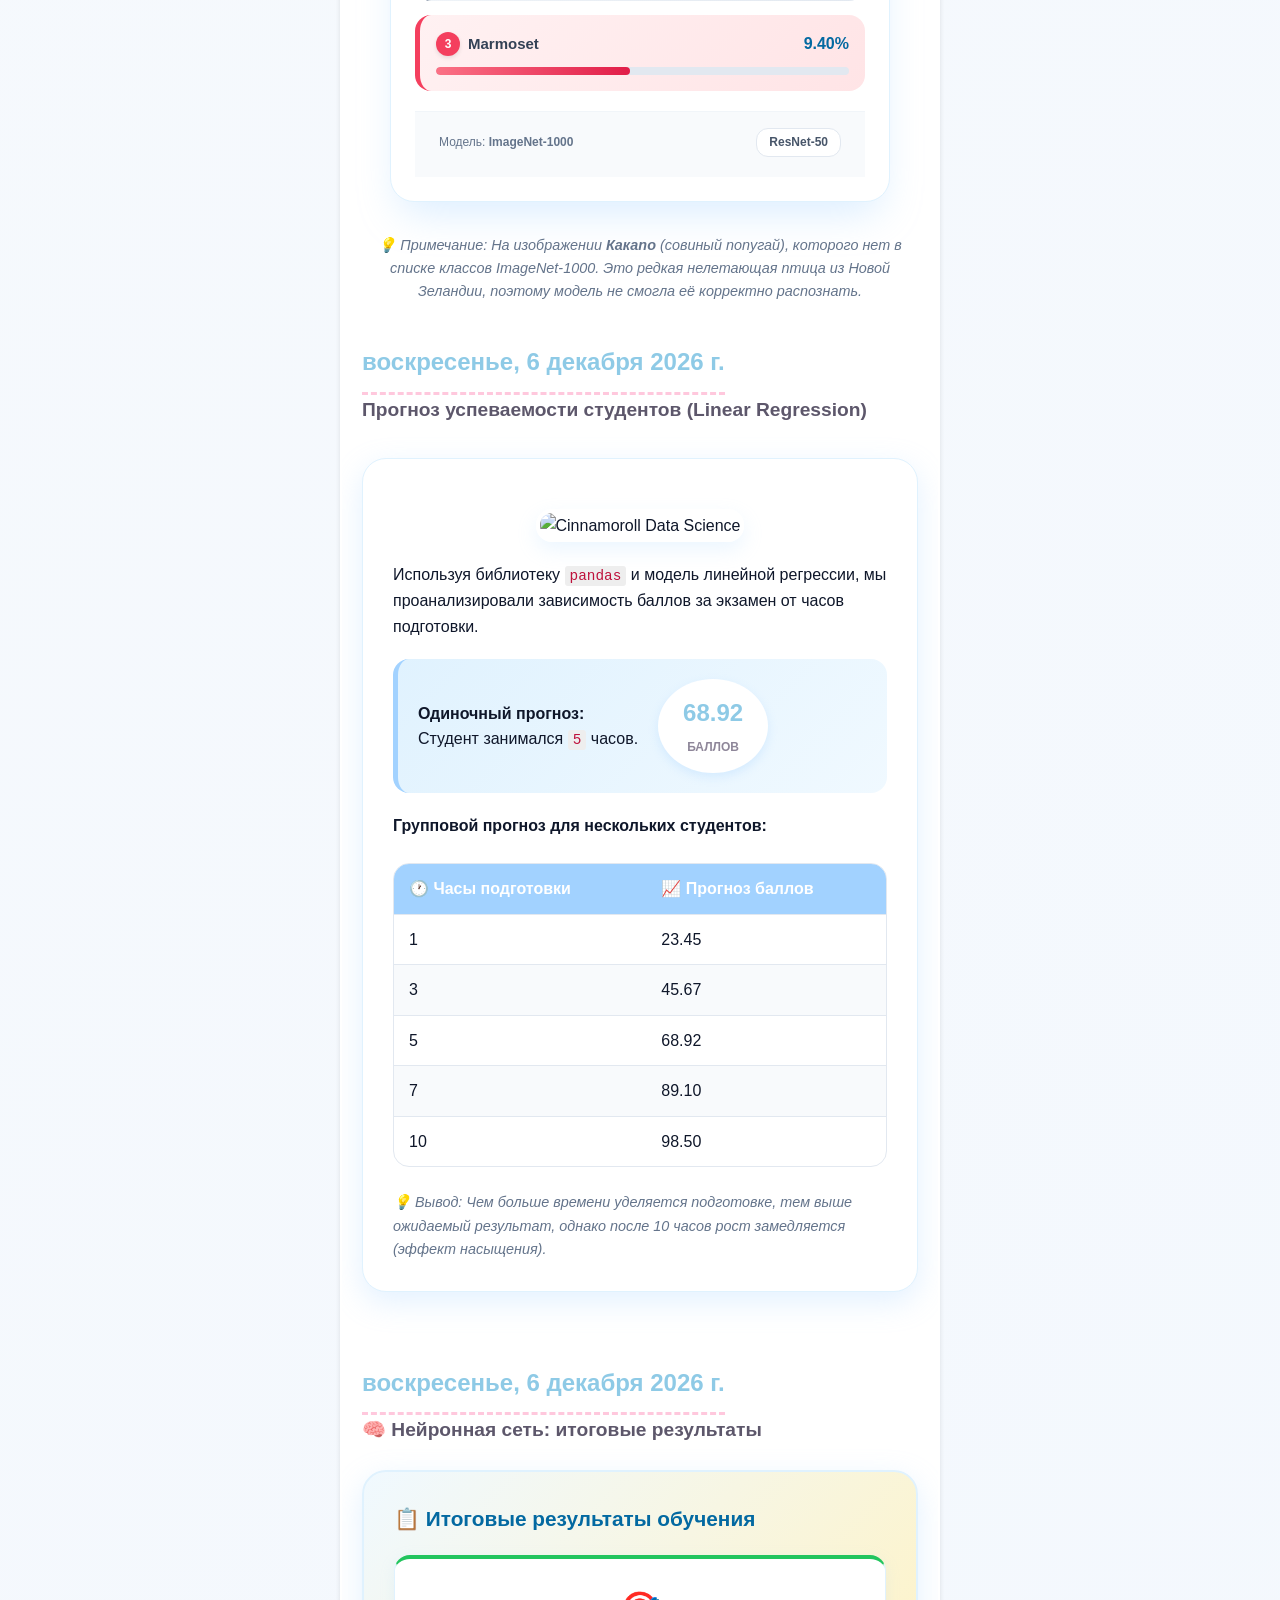
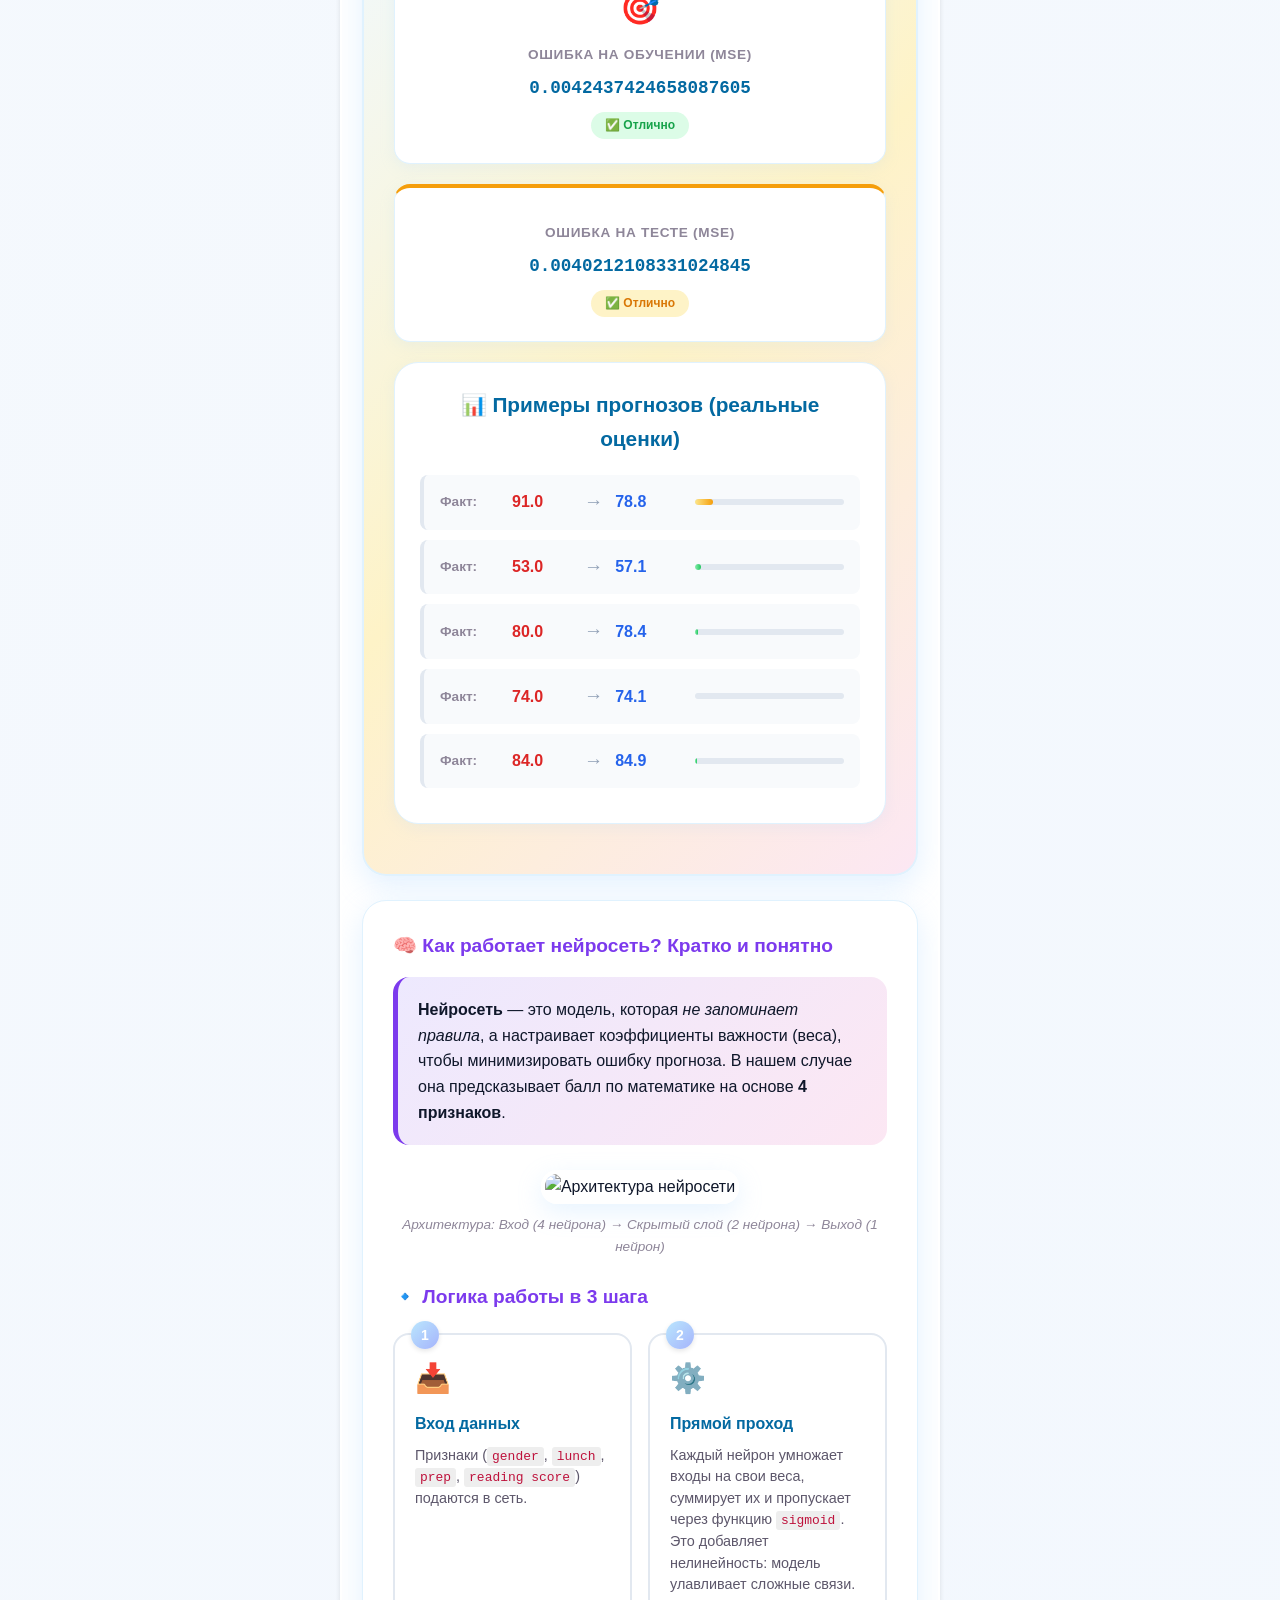
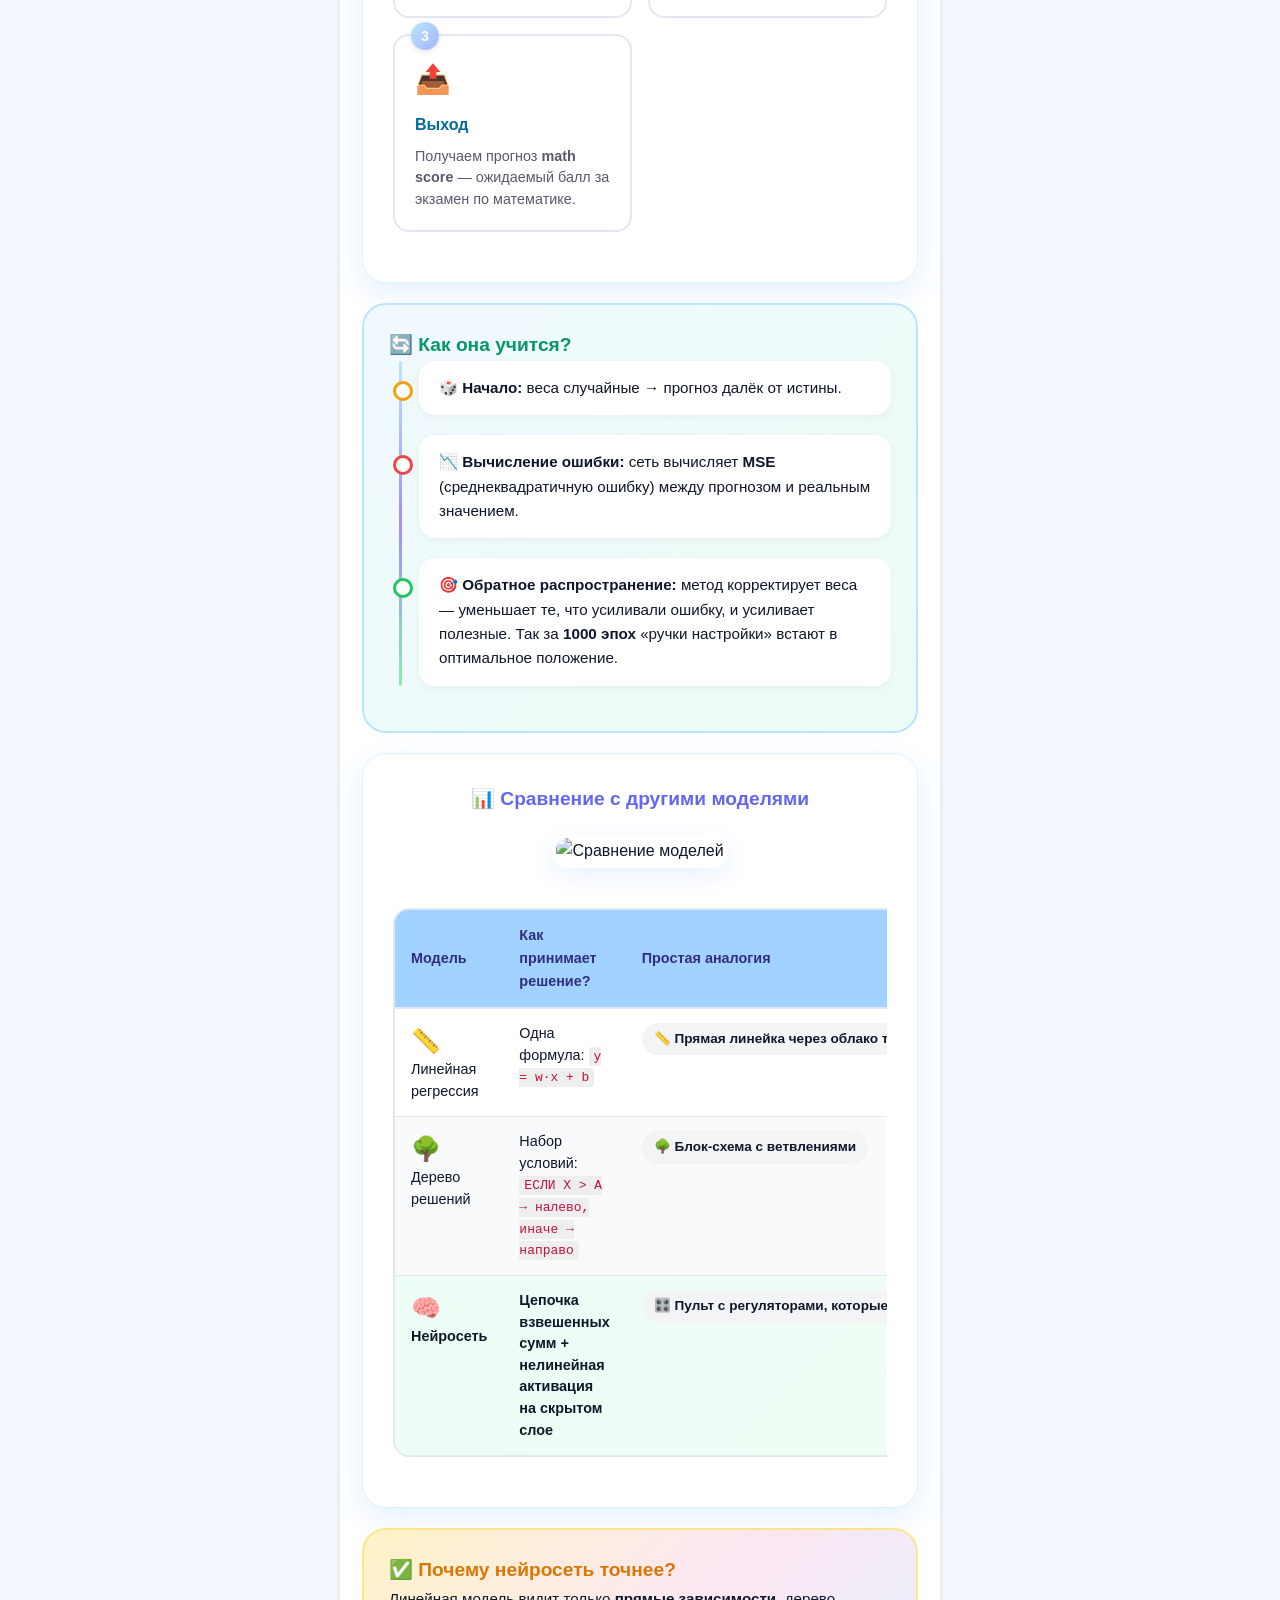
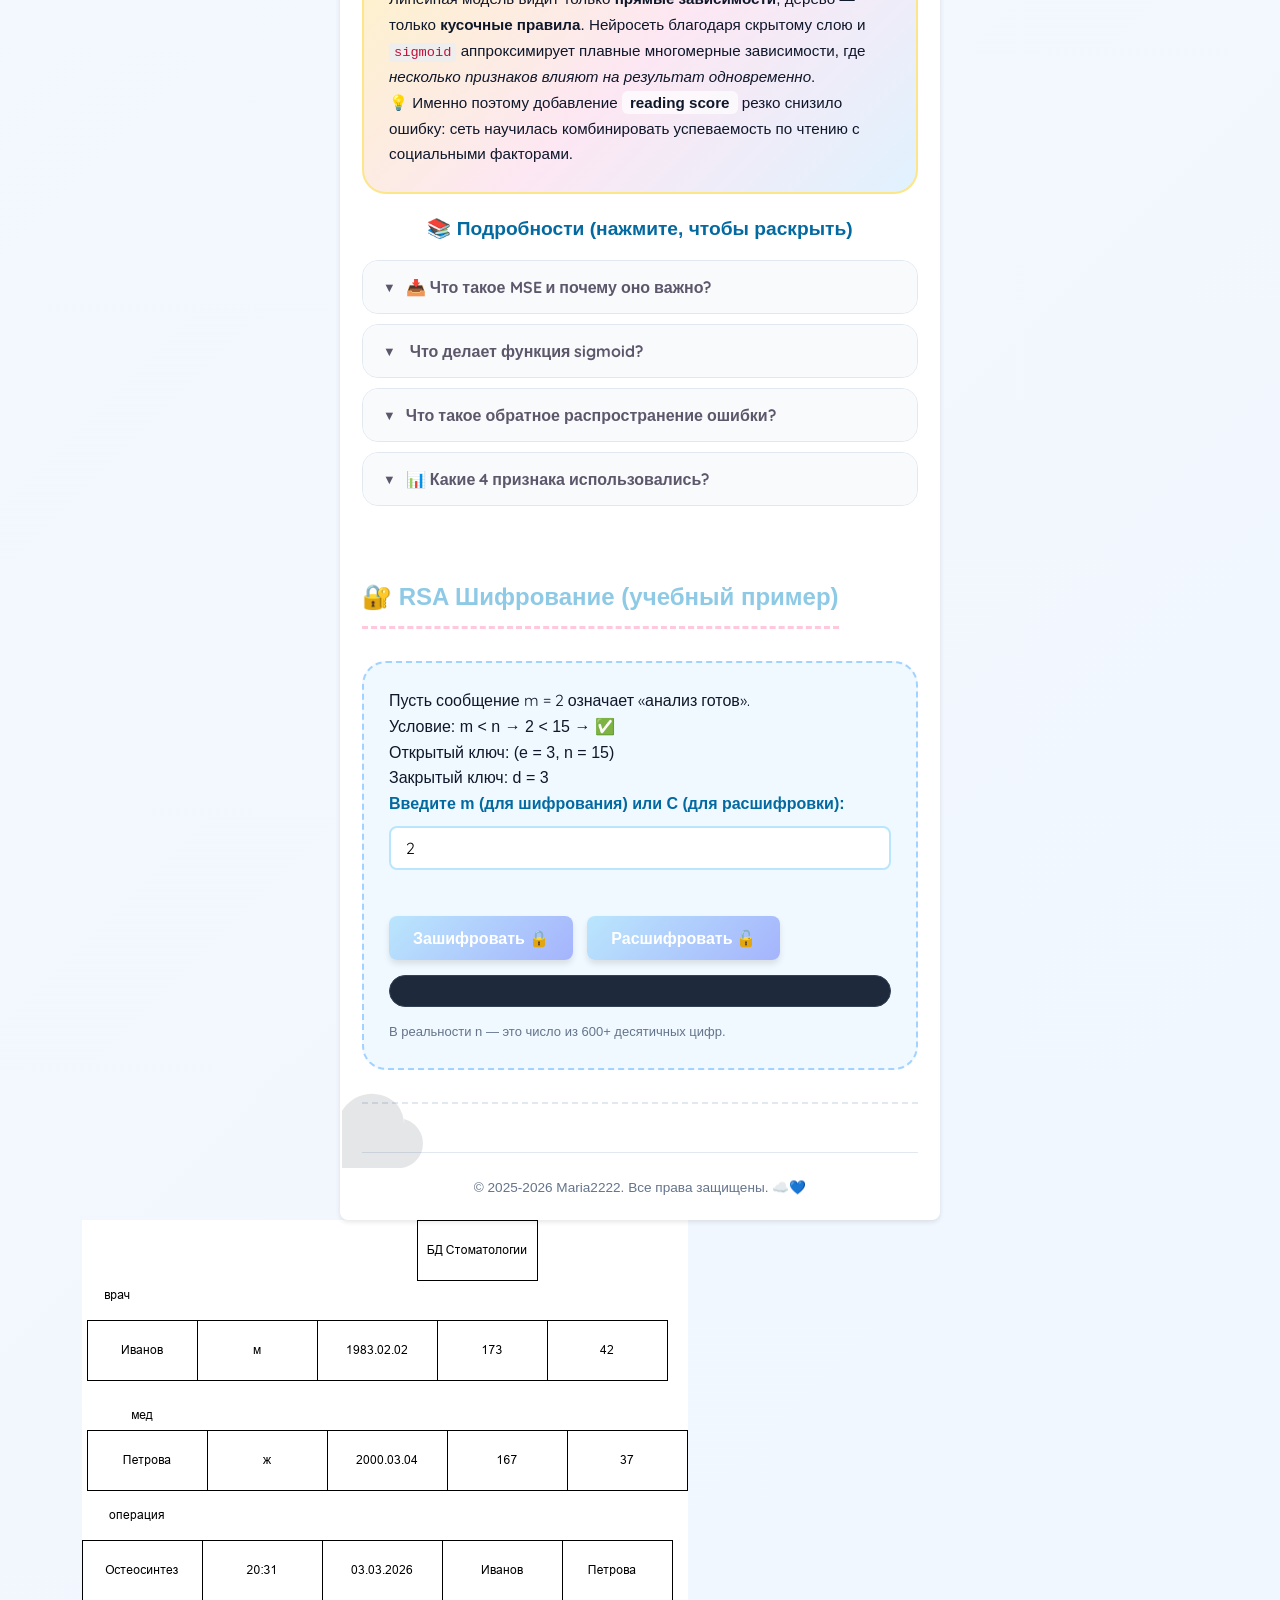
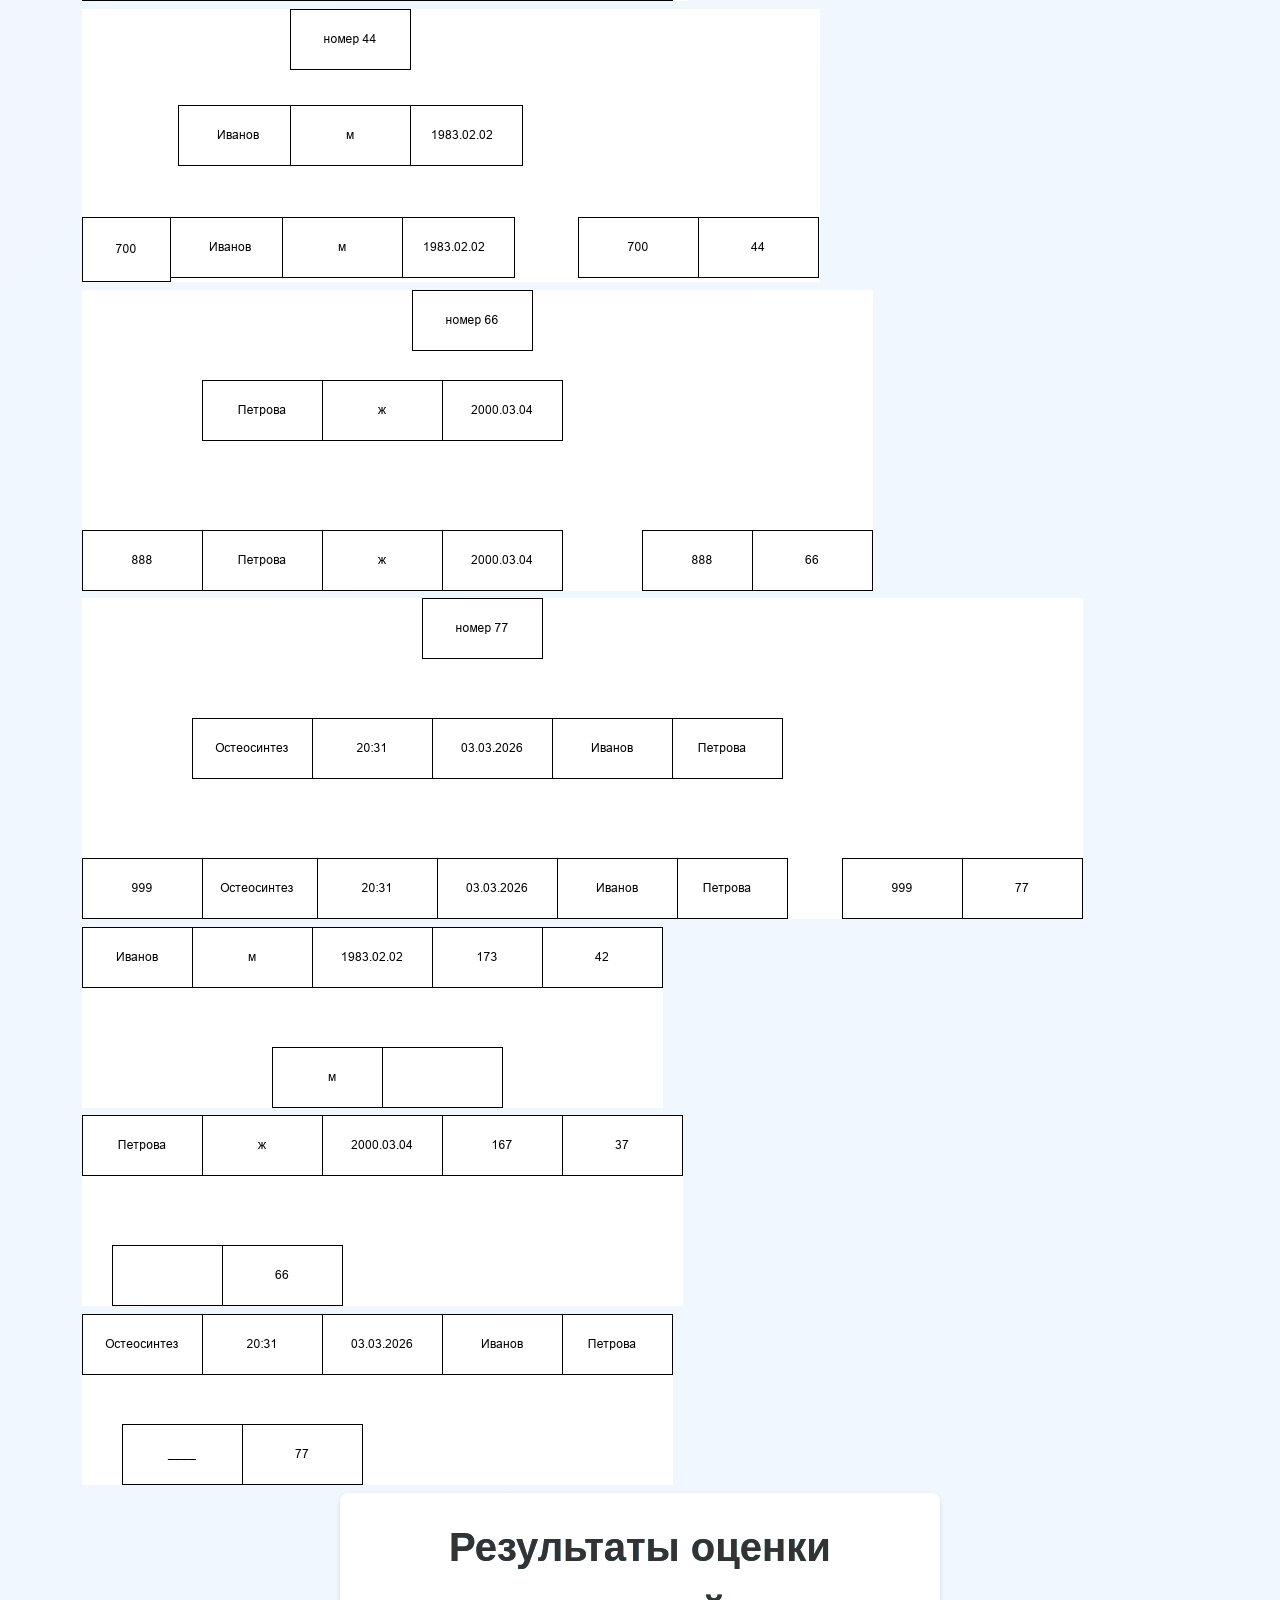
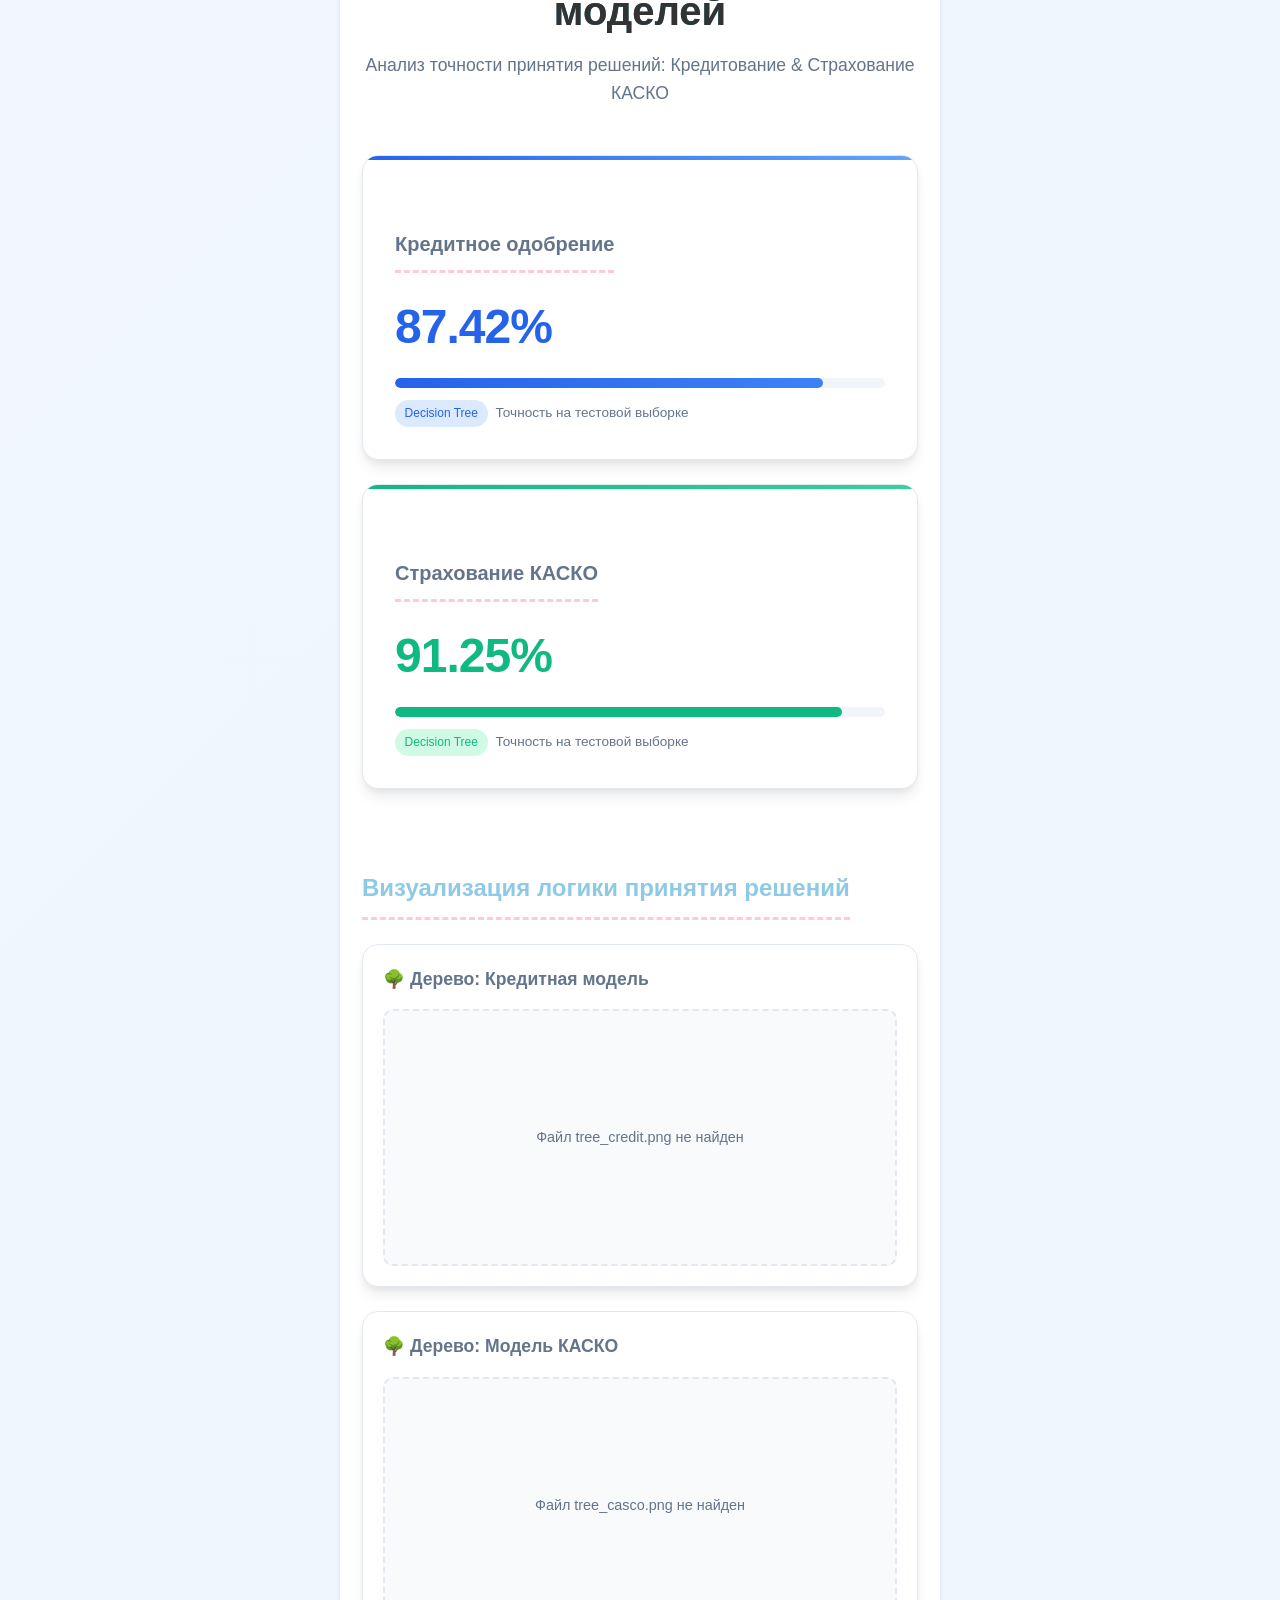
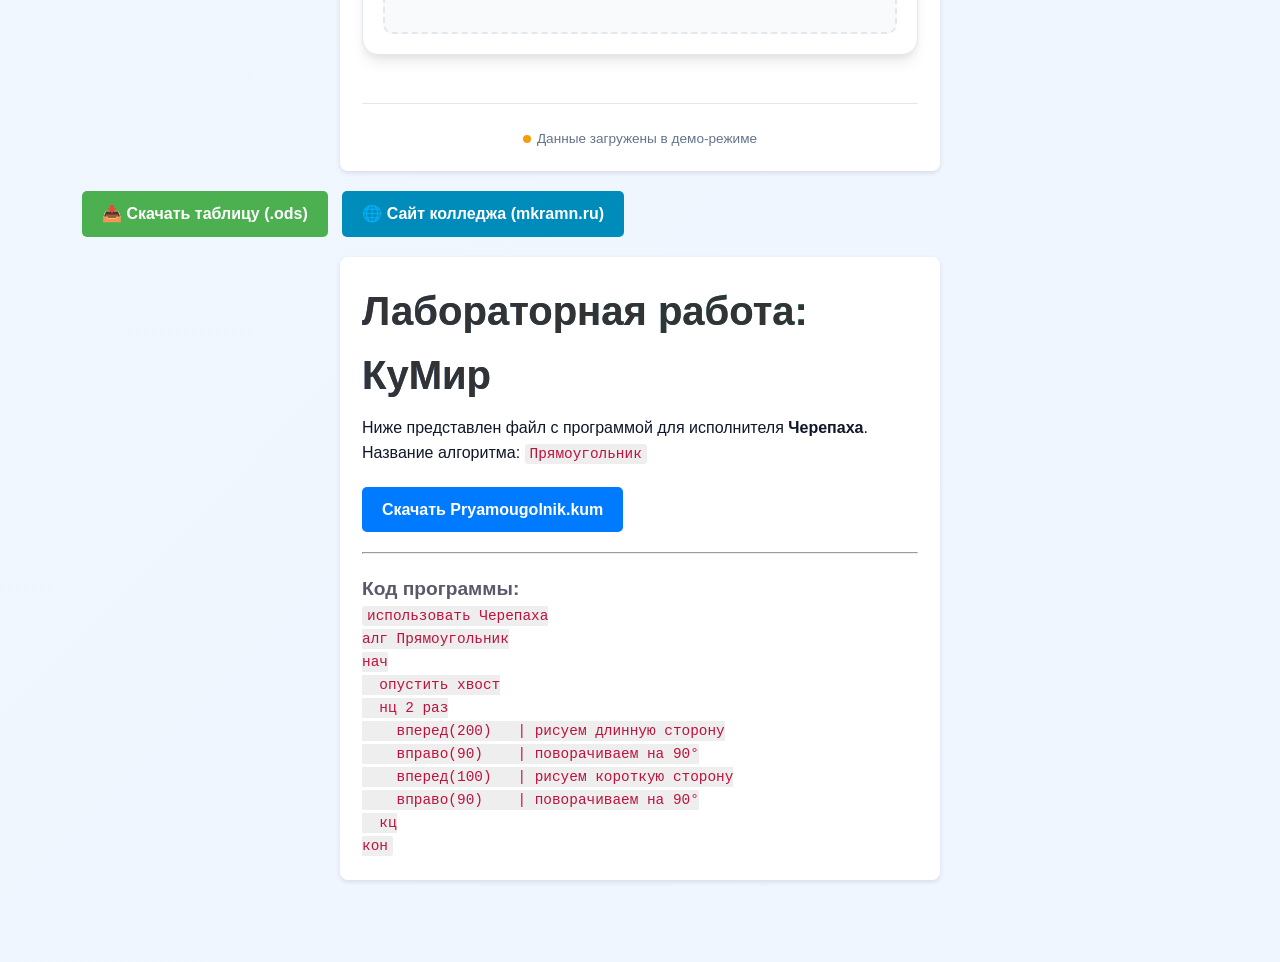
==== commit addefea1: "Update index.html" ====
--- a/index.html
+++ b/index.html
@@ -1887,7 +1887,7 @@
 
  <div style="margin: 20px 0;">
     <!-- Ссылка на файл -->
-    <a href="таблпроцтабл.ods" class="button-file" style="display: inline-block; padding: 10px 20px; background-color: #4CAF50; color: white; text-decoration: none; border-radius: 5px; margin-right: 10px;">
+    <a href="таблпроцтаб.odt" class="button-file" style="display: inline-block; padding: 10px 20px; background-color: #4CAF50; color: white; text-decoration: none; border-radius: 5px; margin-right: 10px;">
         📥 Скачать таблицу (.ods)
     </a>
 
@@ -1897,6 +1897,78 @@
     </a>
 </div>
 </body>
+</html
+  <!DOCTYPE html>
+<html lang="ru">
+<head>
+    <meta charset="UTF-8">
+    <meta name="viewport" content="width=device-width, initial-scale=1.0">
+    <title>Программа КуМир - Прямоугольник</title>
+    <style>
+        body {
+            font-family: Arial, sans-serif;
+            margin: 50px;
+            background-color: #f4f4f9;
+        }
+        .container {
+            max-width: 600px;
+            margin: 0 auto;
+            padding: 20px;
+            background: white;
+            border-radius: 8px;
+            box-shadow: 0 2px 5px rgba(0,0,0,0.1);
+        }
+        h1 {
+            color: #333;
+        }
+        .download-link {
+            display: inline-block;
+            margin-top: 20px;
+            padding: 10px 20px;
+            background-color: #007bff;
+            color: white;
+            text-decoration: none;
+            border-radius: 5px;
+            font-weight: bold;
+        }
+        .download-link:hover {
+            background-color: #0056b3;
+        }
+        code {
+            background-color: #eee;
+            padding: 2px 5px;
+            border-radius: 3px;
+        }
+    </style>
+</head>
+<body>
+
+<div class="container">
+    <h1>Лабораторная работа: КуМир</h1>
+    <p>Ниже представлен файл с программой для исполнителя <strong>Черепаха</strong>.</p>
+    
+    <p>Название алгоритма: <code>Прямоугольник</code></p>
+    
+    <!-- Ссылка на файл -->
+    <a href="Pryamougolnik.kum" class="download-link" download>Скачать Pryamougolnik.kum</a>
+    
+    <hr style="margin: 20px 0;">
+    
+    <h3>Код программы:</h3>
+    <pre><code>использовать Черепаха
+алг Прямоугольник
+нач
+  опустить хвост
+  нц 2 раз
+    вперед(200)   | рисуем длинную сторону
+    вправо(90)    | поворачиваем на 90°
+    вперед(100)   | рисуем короткую сторону
+    вправо(90)    | поворачиваем на 90°
+  кц
+кон</code></pre>
+</div>
+
+</body>
 </html>
 
 
